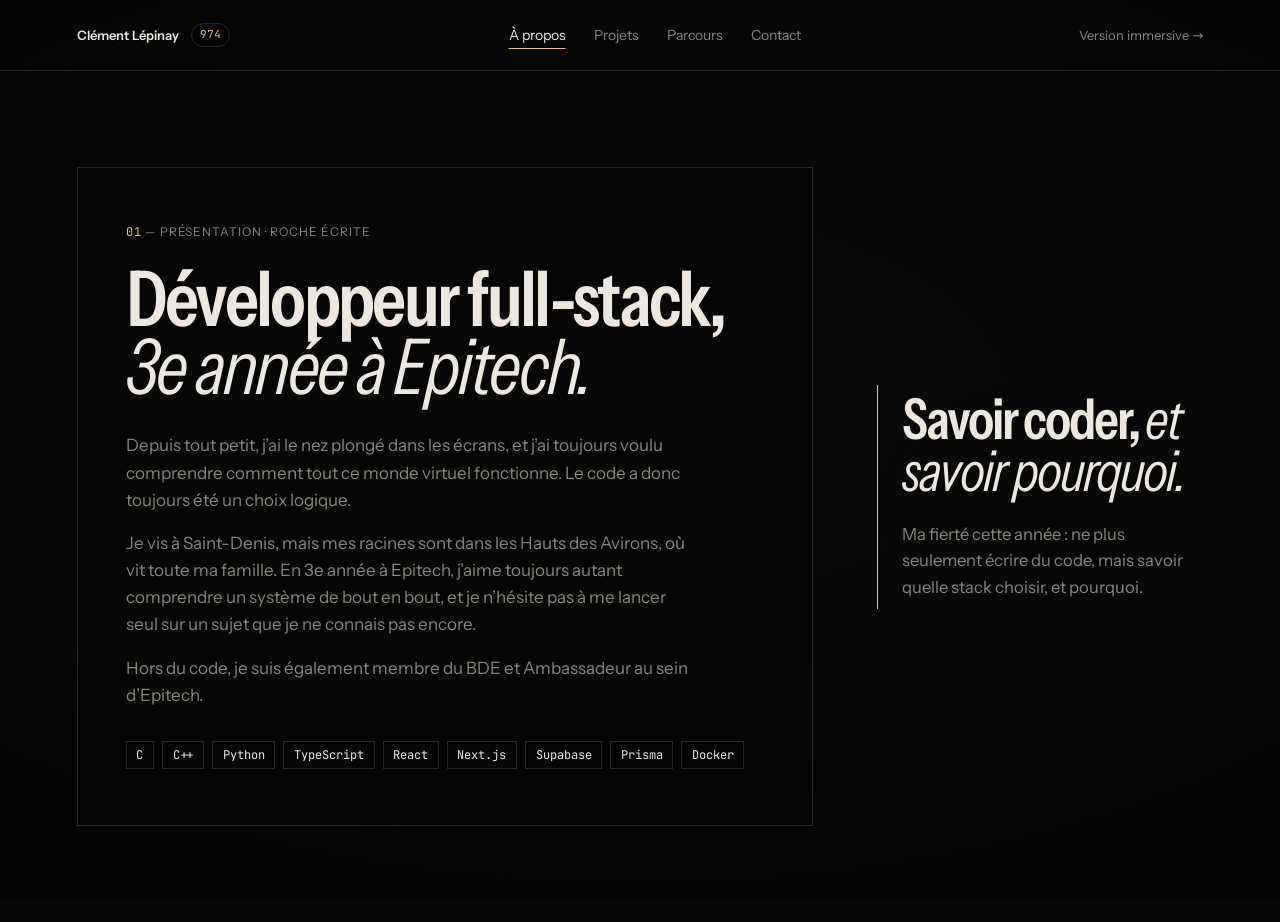
==== a-propos/index.html @ 92949226 "Retour à la version Basalte du 16 novembre" ====
<!doctype html>
<html lang="fr">
  <head>
    <meta charset="UTF-8" />
    <link rel="icon" type="image/svg+xml" href="/favicon.svg?v=2" />
    <meta name="viewport" content="width=device-width, initial-scale=1.0" />
    <meta name="theme-color" content="#070707" />
    <meta name="description" content="Clément Lépinay, développeur full-stack en 3e année à Epitech, à La Réunion : présentation et compétences." />
    <title>À propos — Clément Lépinay</title>
    <script type="module" crossorigin src="/assets/jsx-runtime-Cx0BB4qO.js"></script>
    <script type="module" crossorigin src="/assets/pages-qxarZO8B.js"></script>
    <script type="module" crossorigin src="/assets/page-main-DpQTJHXL.js"></script>
    <link rel="stylesheet" crossorigin href="/assets/pages-2kyfXAhL.css">
  </head>
  <body>
    <div id="root"><div aria-hidden="true" class="ground fixed inset-0 -z-20"></div><header class="border-b border-cendre px-[max(1.25rem,6vw)] py-4"><div class="flex flex-wrap items-center justify-between gap-x-6 gap-y-3"><a href="/" class="flex items-center gap-3 text-[0.8125rem] font-semibold no-underline">Clément Lépinay<span class="mono accent rounded-full border border-cendre px-2 py-0.5 text-[0.6875rem] font-normal">974</span></a><a href="/" class="text-[0.8125rem] text-pierre no-underline transition-colors duration-300 hover:text-ecume sm:order-last">Version immersive <span aria-hidden="true">→</span></a><nav aria-label="Pages" class="-mx-1 w-full overflow-x-auto sm:mx-0 sm:w-auto"><ul class="flex gap-1"><li><a href="/a-propos/" aria-current="page" class="block whitespace-nowrap px-3 py-2 text-[0.875rem] text-pierre no-underline transition-colors duration-300 hover:text-ecume aria-[current=page]:text-ecume aria-[current=page]:underline aria-[current=page]:decoration-vanille aria-[current=page]:underline-offset-8">À propos</a></li><li><a href="/projets/" class="block whitespace-nowrap px-3 py-2 text-[0.875rem] text-pierre no-underline transition-colors duration-300 hover:text-ecume aria-[current=page]:text-ecume aria-[current=page]:underline aria-[current=page]:decoration-vanille aria-[current=page]:underline-offset-8">Projets</a></li><li><a href="/parcours/" class="block whitespace-nowrap px-3 py-2 text-[0.875rem] text-pierre no-underline transition-colors duration-300 hover:text-ecume aria-[current=page]:text-ecume aria-[current=page]:underline aria-[current=page]:decoration-vanille aria-[current=page]:underline-offset-8">Parcours</a></li><li><a href="/contact/" class="block whitespace-nowrap px-3 py-2 text-[0.875rem] text-pierre no-underline transition-colors duration-300 hover:text-ecume aria-[current=page]:text-ecume aria-[current=page]:underline aria-[current=page]:decoration-vanille aria-[current=page]:underline-offset-8">Contact</a></li></ul></nav></div></header><h1 class="sr-only">À propos — Clément Lépinay</h1><section id="presentation" aria-labelledby="presentation-title" class="flex flex-col justify-center gap-12 px-[max(1.25rem,6vw)] xl:flex-row py-16 sm:py-24 xl:items-center xl:gap-[max(3rem,5vw)]"><div class="panel w-full px-6 py-10 sm:px-12 sm:py-14 max-w-4xl xl:max-w-[46rem] xl:shrink-0"><p class="label"><span class="mono accent">01</span> — <!-- -->Présentation<!-- --> · <!-- -->Roche Écrite</p><h2 id="presentation-title" class="mt-6 text-[clamp(2.75rem,6vw,5rem)]">Développeur <span class="whitespace-nowrap">full-stack,</span> <em>3e année à Epitech.</em></h2><div class="mt-8 max-w-[52ch] space-y-4 text-pierre"><p>Depuis tout petit, j’ai le nez plongé dans les écrans, et j’ai toujours voulu comprendre comment tout ce monde virtuel fonctionne. Le code a donc toujours été un choix logique.</p><p>Je vis à Saint-Denis, mais mes racines sont dans les Hauts des Avirons, où vit toute ma famille. En 3e année à Epitech, j’aime toujours autant comprendre un système de bout en bout, et je n’hésite pas à me lancer seul sur un sujet que je ne connais pas encore.</p><p>Hors du code, je suis également membre du BDE et Ambassadeur au sein d’Epitech.</p></div><ul class="mt-8 flex flex-wrap gap-2" aria-label="Compétences"><li class="tag">C</li><li class="tag">C++</li><li class="tag">Python</li><li class="tag">TypeScript</li><li class="tag">React</li><li class="tag">Next.js</li><li class="tag">Supabase</li><li class="tag">Prisma</li><li class="tag">Docker</li></ul></div><figure class="scrim border-l border-vanille py-2 pl-6 xl:flex-1"><blockquote><p class="text-[clamp(2.25rem,4.4vw,4.25rem)] font-semibold leading-[0.92] tracking-[-0.035em] [font-stretch:78%] [text-wrap:balance]">Savoir coder, <em class="font-normal">et savoir pourquoi.</em></p></blockquote><figcaption class="mt-6 max-w-[36ch] text-[clamp(1rem,1.3vw,1.15rem)] text-pierre">Ma fierté cette année : ne plus seulement écrire du code, mais savoir quelle stack choisir, et pourquoi.</figcaption></figure></section></div>
  </body>
</html>
---- assets/pages-2kyfXAhL.css ----
@font-face{font-family:Instrument Sans Variable;font-style:normal;font-display:swap;font-weight:400 700;font-stretch:75% 100%;src:url(/assets/instrument-sans-latin-ext-wdth-normal-C5E2Gvlv.woff2)format("woff2-variations");unicode-range:U+100-2BA,U+2BD-2C5,U+2C7-2CC,U+2CE-2D7,U+2DD-2FF,U+304,U+308,U+329,U+1D00-1DBF,U+1E00-1E9F,U+1EF2-1EFF,U+2020,U+20A0-20AB,U+20AD-20C0,U+2113,U+2C60-2C7F,U+A720-A7FF}@font-face{font-family:Instrument Sans Variable;font-style:normal;font-display:swap;font-weight:400 700;font-stretch:75% 100%;src:url(/assets/instrument-sans-latin-wdth-normal-BVScPF0l.woff2)format("woff2-variations");unicode-range:U+??,U+131,U+152-153,U+2BB-2BC,U+2C6,U+2DA,U+2DC,U+304,U+308,U+329,U+2000-206F,U+20AC,U+2122,U+2191,U+2193,U+2212,U+2215,U+FEFF,U+FFFD}@font-face{font-family:Instrument Sans Variable;font-style:italic;font-display:swap;font-weight:400 700;font-stretch:75% 100%;src:url(/assets/instrument-sans-latin-ext-wdth-italic-Bgl-Q8lL.woff2)format("woff2-variations");unicode-range:U+100-2BA,U+2BD-2C5,U+2C7-2CC,U+2CE-2D7,U+2DD-2FF,U+304,U+308,U+329,U+1D00-1DBF,U+1E00-1E9F,U+1EF2-1EFF,U+2020,U+20A0-20AB,U+20AD-20C0,U+2113,U+2C60-2C7F,U+A720-A7FF}@font-face{font-family:Instrument Sans Variable;font-style:italic;font-display:swap;font-weight:400 700;font-stretch:75% 100%;src:url(/assets/instrument-sans-latin-wdth-italic-Dc9nmmPR.woff2)format("woff2-variations");unicode-range:U+??,U+131,U+152-153,U+2BB-2BC,U+2C6,U+2DA,U+2DC,U+304,U+308,U+329,U+2000-206F,U+20AC,U+2122,U+2191,U+2193,U+2212,U+2215,U+FEFF,U+FFFD}@font-face{font-family:JetBrains Mono Variable;font-style:normal;font-display:swap;font-weight:100 800;src:url([data-uri])format("woff2-variations");unicode-range:U+460-52F,U+1C80-1C8A,U+20B4,U+2DE0-2DFF,U+A640-A69F,U+FE2E-FE2F}@font-face{font-family:JetBrains Mono Variable;font-style:normal;font-display:swap;font-weight:100 800;src:url(/assets/jetbrains-mono-cyrillic-wght-normal-D73BlboJ.woff2)format("woff2-variations");unicode-range:U+301,U+400-45F,U+490-491,U+4B0-4B1,U+2116}@font-face{font-family:JetBrains Mono Variable;font-style:normal;font-display:swap;font-weight:100 800;src:url(/assets/jetbrains-mono-greek-wght-normal-Bw9x6K1M.woff2)format("woff2-variations");unicode-range:U+370-377,U+37A-37F,U+384-38A,U+38C,U+38E-3A1,U+3A3-3FF}@font-face{font-family:JetBrains Mono Variable;font-style:normal;font-display:swap;font-weight:100 800;src:url(/assets/jetbrains-mono-vietnamese-wght-normal-Bt-aOZkq.woff2)format("woff2-variations");unicode-range:U+102-103,U+110-111,U+128-129,U+168-169,U+1A0-1A1,U+1AF-1B0,U+300-301,U+303-304,U+308-309,U+323,U+329,U+1EA0-1EF9,U+20AB}@font-face{font-family:JetBrains Mono Variable;font-style:normal;font-display:swap;font-weight:100 800;src:url(/assets/jetbrains-mono-latin-ext-wght-normal-DBQx-q_a.woff2)format("woff2-variations");unicode-range:U+100-2BA,U+2BD-2C5,U+2C7-2CC,U+2CE-2D7,U+2DD-2FF,U+304,U+308,U+329,U+1D00-1DBF,U+1E00-1E9F,U+1EF2-1EFF,U+2020,U+20A0-20AB,U+20AD-20C0,U+2113,U+2C60-2C7F,U+A720-A7FF}@font-face{font-family:JetBrains Mono Variable;font-style:normal;font-display:swap;font-weight:100 800;src:url(/assets/jetbrains-mono-latin-wght-normal-B9CIFXIH.woff2)format("woff2-variations");unicode-range:U+??,U+131,U+152-153,U+2BB-2BC,U+2C6,U+2DA,U+2DC,U+304,U+308,U+329,U+2000-206F,U+20AC,U+2122,U+2191,U+2193,U+2212,U+2215,U+FEFF,U+FFFD}@layer properties{@supports (((-webkit-hyphens:none)) and (not (margin-trim:inline))) or ((-moz-orient:inline) and (not (color:rgb(from red r g b)))){*,:before,:after,::backdrop{--tw-translate-x:0;--tw-translate-y:0;--tw-translate-z:0;--tw-rotate-x:initial;--tw-rotate-y:initial;--tw-rotate-z:initial;--tw-skew-x:initial;--tw-skew-y:initial;--tw-space-y-reverse:0;--tw-border-style:solid;--tw-leading:initial;--tw-font-weight:initial;--tw-tracking:initial;--tw-shadow:0 0 #0000;--tw-shadow-color:initial;--tw-shadow-alpha:100%;--tw-inset-shadow:0 0 #0000;--tw-inset-shadow-color:initial;--tw-inset-shadow-alpha:100%;--tw-ring-color:initial;--tw-ring-shadow:0 0 #0000;--tw-inset-ring-color:initial;--tw-inset-ring-shadow:0 0 #0000;--tw-ring-inset:initial;--tw-ring-offset-width:0px;--tw-ring-offset-color:#fff;--tw-ring-offset-shadow:0 0 #0000;--tw-blur:initial;--tw-brightness:initial;--tw-contrast:initial;--tw-grayscale:initial;--tw-hue-rotate:initial;--tw-invert:initial;--tw-opacity:initial;--tw-saturate:initial;--tw-sepia:initial;--tw-drop-shadow:initial;--tw-drop-shadow-color:initial;--tw-drop-shadow-alpha:100%;--tw-drop-shadow-size:initial;--tw-backdrop-blur:initial;--tw-backdrop-brightness:initial;--tw-backdrop-contrast:initial;--tw-backdrop-grayscale:initial;--tw-backdrop-hue-rotate:initial;--tw-backdrop-invert:initial;--tw-backdrop-opacity:initial;--tw-backdrop-saturate:initial;--tw-backdrop-sepia:initial;--tw-duration:initial;--tw-ease:initial;--tw-content:"";--tw-outline-style:solid}}}@layer theme{:root,:host{--font-sans:"Instrument Sans Variable", ui-sans-serif, system-ui, sans-serif;--font-mono:"JetBrains Mono Variable", ui-monospace, monospace;--spacing:.25rem;--container-4xl:56rem;--container-5xl:64rem;--text-xs:.75rem;--text-xs--line-height:calc(1 / .75);--font-weight-normal:400;--font-weight-semibold:600;--tracking-normal:0em;--leading-snug:1.375;--aspect-video:16 / 9;--default-transition-duration:.15s;--default-transition-timing-function:cubic-bezier(.4, 0, .2, 1);--default-font-family:var(--font-sans);--default-mono-font-family:var(--font-mono);--color-basalte:#070707;--color-cendre:#2b2925;--color-pierre:#8a857d;--color-ecume:#ece8e1;--color-vanille:#e2c07d;--ease-out-expo:cubic-bezier(.16, 1, .3, 1)}}@layer base{*,:after,:before,::backdrop{box-sizing:border-box;border:0 solid;margin:0;padding:0}::file-selector-button{box-sizing:border-box;border:0 solid;margin:0;padding:0}html,:host{-webkit-text-size-adjust:100%;tab-size:4;line-height:1.5;font-family:var(--default-font-family,-apple-system, BlinkMacSystemFont, "Segoe UI", Roboto, "Helvetica Neue", "Noto Sans", Arial, sans-serif, "Apple Color Emoji", "Segoe UI Emoji", "Segoe UI Symbol", "Noto Color Emoji");font-feature-settings:var(--default-font-feature-settings,normal);font-variation-settings:var(--default-font-variation-settings,normal);-webkit-tap-highlight-color:transparent}hr{height:0;color:inherit;border-top-width:1px}abbr:where([title]){-webkit-text-decoration:underline dotted;text-decoration:underline dotted}h1,h2,h3,h4,h5,h6{font-size:inherit;font-weight:inherit}a{color:inherit;-webkit-text-decoration:inherit;-webkit-text-decoration:inherit;-webkit-text-decoration:inherit;-webkit-text-decoration:inherit;text-decoration:inherit}b,strong{font-weight:bolder}code,kbd,samp,pre{font-family:var(--default-mono-font-family,ui-monospace, SFMono-Regular, Menlo, Monaco, Consolas, "Liberation Mono", "Courier New", monospace);font-feature-settings:var(--default-mono-font-feature-settings,normal);font-variation-settings:var(--default-mono-font-variation-settings,normal);font-size:1em}small{font-size:80%}sub,sup{vertical-align:baseline;font-size:75%;line-height:0;position:relative}sub{bottom:-.25em}sup{top:-.5em}table{text-indent:0;border-color:inherit;border-collapse:collapse}:-moz-focusring:where(:not(iframe)){outline:auto}progress{vertical-align:baseline}summary{display:list-item}ol,ul,menu{list-style:none}img,svg,video,canvas,audio,iframe,embed,object{vertical-align:middle;display:block}img,video{max-width:100%;height:auto}button,input,select,optgroup,textarea{font:inherit;font-feature-settings:inherit;font-variation-settings:inherit;letter-spacing:inherit;color:inherit;opacity:1;background-color:#0000;border-radius:0}::file-selector-button{font:inherit;font-feature-settings:inherit;font-variation-settings:inherit;letter-spacing:inherit;color:inherit;opacity:1;background-color:#0000;border-radius:0}:where(select:is([multiple],[size])) optgroup{font-weight:bolder}:where(select:is([multiple],[size])) optgroup option{padding-inline-start:20px}::file-selector-button{margin-inline-end:4px}::placeholder{opacity:1}@supports (not ((-webkit-appearance:-apple-pay-button))) or (contain-intrinsic-size:1px){::placeholder{color:currentColor}@supports (color:color-mix(in lab, red, red)){::placeholder{color:color-mix(in oklab, currentcolor 50%, transparent)}}}textarea{resize:vertical}::-webkit-search-decoration{-webkit-appearance:none}::-webkit-date-and-time-value{min-height:1lh;text-align:inherit}::-webkit-datetime-edit{display:inline-flex}::-webkit-datetime-edit-fields-wrapper{padding:0}::-webkit-datetime-edit{padding-block:0}::-webkit-datetime-edit-year-field{padding-block:0}::-webkit-datetime-edit-month-field{padding-block:0}::-webkit-datetime-edit-day-field{padding-block:0}::-webkit-datetime-edit-hour-field{padding-block:0}::-webkit-datetime-edit-minute-field{padding-block:0}::-webkit-datetime-edit-second-field{padding-block:0}::-webkit-datetime-edit-millisecond-field{padding-block:0}::-webkit-datetime-edit-meridiem-field{padding-block:0}::-webkit-calendar-picker-indicator{line-height:1}:-moz-ui-invalid{box-shadow:none}button,input:where([type=button],[type=reset],[type=submit]){appearance:button}::file-selector-button{appearance:button}::-webkit-inner-spin-button{height:auto}::-webkit-outer-spin-button{height:auto}[hidden]:where(:not([hidden=until-found])){display:none!important}html{background:var(--color-basalte);color:var(--color-ecume);--lightningcss-light: ;--lightningcss-dark:initial;color-scheme:dark;scrollbar-color:var(--color-cendre) var(--color-basalte);-webkit-text-size-adjust:100%}body{font-family:var(--font-sans);-webkit-font-smoothing:antialiased;font-size:1.0625rem;line-height:1.6}::selection{background:var(--color-vanille);color:var(--color-basalte)}:focus-visible{outline:1px solid var(--color-vanille);outline-offset:4px}a{text-underline-offset:.25em;text-decoration-thickness:1px}h1,h2,h3{letter-spacing:-.035em;text-wrap:balance;font-weight:600;font-stretch:78%;line-height:.88}h3{letter-spacing:-.02em;line-height:1.05}:is(h1,h2,h3) em{font-style:italic;font-weight:400}}@layer components{.ground{background:radial-gradient(80% 60% at 50% 45%,#0b0b0b 0%,#070707 70%,#040404 100%)}.accent{color:var(--color-vanille)}.mono{font-family:var(--font-mono);font-variant-numeric:tabular-nums}.label{letter-spacing:.08em;text-transform:uppercase;color:var(--color-pierre);font-size:.75rem;line-height:1.4}.panel{border:1px solid var(--color-cendre);background-color:#070707eb}.tag{font-family:var(--font-mono);border:1px solid var(--color-cendre);color:var(--color-ecume);padding:.45rem .6rem;font-size:.75rem;line-height:1}.btn,.btn-ghost{align-items:center;gap:.6rem;padding:.85rem 1.1rem;font-size:.875rem;font-weight:600;text-decoration:none;transition:background-color .3s,border-color .3s,color .3s;display:inline-flex}.btn{background:var(--color-vanille);color:var(--color-basalte)}.btn:hover{background:var(--color-ecume)}.btn-ghost{border:1px solid var(--color-cendre);color:var(--color-ecume)}.btn-ghost:hover{border-color:var(--color-pierre)}.project-card{-webkit-backdrop-filter:none;background-color:#0b0b0b;transition:border-color .4s}.project-card.is-active{border-color:var(--color-vanille)}.step-dot{background:var(--color-cendre);transition:background-color .4s,box-shadow .4s}.is-reached .step-dot,section:not(.is-horizontal) .step-dot{background:var(--color-vanille);box-shadow:0 0 0 4px #e2c07d24,0 0 18px 2px #e2c07d73}.progress-dot{background:var(--color-basalte);border-color:var(--color-pierre);transition:background-color .3s,border-color .3s,box-shadow .3s}.progress-dot.is-reached{background:var(--color-vanille);border-color:var(--color-vanille);box-shadow:0 0 0 3px #e2c07d24,0 0 10px 1px #e2c07d66}.scrim{background:radial-gradient(closest-side,#070707c7,#07070700 100%)}@media (width>=1100px){section:not(.is-horizontal) .h-track{grid-template-columns:repeat(var(--cols), minmax(0, 1fr))}}.h-track{grid-template-columns:repeat(auto-fill,minmax(min(100%,20rem),1fr));gap:1.5rem;display:grid}.is-horizontal{height:100svh;overflow:hidden;-webkit-mask-image:linear-gradient(90deg,#000 calc(100% - 8rem),#0000 calc(100% - 3rem));mask-image:linear-gradient(90deg,#000 calc(100% - 8rem),#0000 calc(100% - 3rem))}.is-horizontal .h-track{flex-wrap:nowrap;gap:clamp(1.25rem,3vw,2.5rem);width:max-content;padding-inline:max(1.25rem,6vw);display:flex}.is-horizontal .h-track.enter-right{padding-left:max(40vw,6rem)}.is-horizontal .timeline{align-items:flex-start}.is-horizontal .timeline>li{margin-top:calc(3rem + var(--drop) * clamp(2.5rem, 100svh - 44rem, 7rem))}@media (height<=820px){.is-horizontal .parcours-intro{display:none}}}@layer utilities{.pointer-events-none{pointer-events:none}.collapse{visibility:collapse}.invisible{visibility:hidden}.visible{visibility:visible}.sr-only{clip-path:inset(50%);white-space:nowrap;border-width:0;width:1px;height:1px;margin:-1px;padding:0;position:absolute;overflow:hidden}.absolute{position:absolute}.fixed{position:fixed}.relative{position:relative}.static{position:static}.sticky{position:sticky}.inset-0{inset:0}.inset-x-\[max\(1\.25rem\,4vw\)\]{inset-inline:max(1.25rem,4vw)}.inset-y-0{inset-block:0}.-top-10{top:calc(var(--spacing) * -10)}.-top-\[4px\]{top:-4px}.-top-\[22px\]{top:-22px}.top-0{top:0}.top-1\/2{top:50%}.top-6{top:calc(var(--spacing) * 6)}.top-\[16\%\]{top:16%}.top-full{top:100%}.right-0{right:0}.right-2{right:calc(var(--spacing) * 2)}.right-\[-4px\]{right:-4px}.right-\[max\(0\.5rem\,1\.25vw\)\]{right:max(.5rem,1.25vw)}.right-\[max\(1\.25rem\,2vw\)\]{right:max(1.25rem,2vw)}.right-\[max\(1\.25rem\,4vw\)\]{right:max(1.25rem,4vw)}.bottom-0{bottom:0}.bottom-2{bottom:calc(var(--spacing) * 2)}.bottom-6{bottom:calc(var(--spacing) * 6)}.bottom-\[max\(1\.5rem\,5vh\)\]{bottom:max(1.5rem,5vh)}.-left-\[4px\]{left:-4px}.left-0{left:0}.left-1\/2{left:50%}.left-2{left:calc(var(--spacing) * 2)}.left-6{left:calc(var(--spacing) * 6)}.left-\[max\(1\.25rem\,4vw\)\]{left:max(1.25rem,4vw)}.-z-10{z-index:calc(10 * -1)}.-z-20{z-index:calc(20 * -1)}.z-40{z-index:40}.z-50{z-index:50}.z-\[-5\]{z-index:-5}.container{width:100%}@media (width>=40rem){.container{max-width:40rem}}@media (width>=48rem){.container{max-width:48rem}}@media (width>=64rem){.container{max-width:64rem}}@media (width>=80rem){.container{max-width:80rem}}@media (width>=96rem){.container{max-width:96rem}}.m-auto{margin:auto}.-mx-1{margin-inline:calc(var(--spacing) * -1)}.mx-auto{margin-inline:auto}.mt-1{margin-top:var(--spacing)}.mt-2{margin-top:calc(var(--spacing) * 2)}.mt-3{margin-top:calc(var(--spacing) * 3)}.mt-4{margin-top:calc(var(--spacing) * 4)}.mt-5{margin-top:calc(var(--spacing) * 5)}.mt-6{margin-top:calc(var(--spacing) * 6)}.mt-8{margin-top:calc(var(--spacing) * 8)}.mt-10{margin-top:calc(var(--spacing) * 10)}.mt-20{margin-top:calc(var(--spacing) * 20)}.mt-auto{margin-top:auto}.block{display:block}.flex{display:flex}.grid{display:grid}.hidden{display:none}.inline-block{display:inline-block}.table{display:table}.aspect-\[16\/10\]{aspect-ratio:16/10}.aspect-video{aspect-ratio:var(--aspect-video)}.size-2{width:calc(var(--spacing) * 2);height:calc(var(--spacing) * 2)}.size-2\.5{width:calc(var(--spacing) * 2.5);height:calc(var(--spacing) * 2.5)}.size-\[7px\]{width:7px;height:7px}.size-\[9px\]{width:9px;height:9px}.h-10{height:calc(var(--spacing) * 10)}.h-\[36vh\]{height:36vh}.h-\[120svh\]{height:120svh}.h-auto{height:auto}.h-full{height:100%}.h-px{height:1px}.h-svh{height:100svh}.max-h-\[88svh\]{max-height:88svh}.min-h-svh{min-height:100svh}.w-0{width:0}.w-8{width:calc(var(--spacing) * 8)}.w-\[11\.5rem\]{width:11.5rem}.w-\[min\(78vw\,24rem\)\]{width:min(78vw,24rem)}.w-\[min\(80vw\,30rem\)\]{width:min(80vw,30rem)}.w-\[min\(92vw\,46rem\)\]{width:min(92vw,46rem)}.w-full{width:100%}.w-px{width:1px}.max-w-4xl{max-width:var(--container-4xl)}.max-w-5xl{max-width:var(--container-5xl)}.max-w-\[36ch\]{max-width:36ch}.max-w-\[40ch\]{max-width:40ch}.max-w-\[44ch\]{max-width:44ch}.max-w-\[48ch\]{max-width:48ch}.max-w-\[52ch\]{max-width:52ch}.max-w-\[65ch\]{max-width:65ch}.flex-1{flex:1}.shrink-0{flex-shrink:0}.origin-top{transform-origin:top}.-translate-x-1\/2{--tw-translate-x:calc(calc(1 / 2 * 100%) * -1);translate:var(--tw-translate-x) var(--tw-translate-y)}.-translate-x-\[4px\]{--tw-translate-x:calc(4px * -1);translate:var(--tw-translate-x) var(--tw-translate-y)}.-translate-y-1\/2{--tw-translate-y:calc(calc(1 / 2 * 100%) * -1);translate:var(--tw-translate-x) var(--tw-translate-y)}.-translate-y-\[4px\]{--tw-translate-y:calc(4px * -1);translate:var(--tw-translate-x) var(--tw-translate-y)}.transform{transform:var(--tw-rotate-x,) var(--tw-rotate-y,) var(--tw-rotate-z,) var(--tw-skew-x,) var(--tw-skew-y,)}.cursor-pointer{cursor:pointer}.resize{resize:both}.flex-col{flex-direction:column}.flex-wrap{flex-wrap:wrap}.items-baseline{align-items:baseline}.items-center{align-items:center}.items-start{align-items:flex-start}.justify-between{justify-content:space-between}.justify-center{justify-content:center}.gap-1{gap:var(--spacing)}.gap-1\.5{gap:calc(var(--spacing) * 1.5)}.gap-2{gap:calc(var(--spacing) * 2)}.gap-3{gap:calc(var(--spacing) * 3)}.gap-4{gap:calc(var(--spacing) * 4)}.gap-5{gap:calc(var(--spacing) * 5)}.gap-6{gap:calc(var(--spacing) * 6)}.gap-12{gap:calc(var(--spacing) * 12)}:where(.space-y-4>:not(:last-child)){--tw-space-y-reverse:0;margin-block-start:calc(calc(var(--spacing) * 4) * var(--tw-space-y-reverse));margin-block-end:calc(calc(var(--spacing) * 4) * calc(1 - var(--tw-space-y-reverse)))}.gap-x-6{column-gap:calc(var(--spacing) * 6)}.gap-y-3{row-gap:calc(var(--spacing) * 3)}.overflow-hidden{overflow:hidden}.overflow-visible{overflow:visible}.overflow-x-auto{overflow-x:auto}.overflow-y-auto{overflow-y:auto}.overscroll-contain{overscroll-behavior:contain}.rounded{border-radius:.25rem}.rounded-full{border-radius:2147483647px}.border{border-style:var(--tw-border-style);border-width:1px}.border-y{border-block-style:var(--tw-border-style);border-block-width:1px}.border-t{border-top-style:var(--tw-border-style);border-top-width:1px}.border-b{border-bottom-style:var(--tw-border-style);border-bottom-width:1px}.border-l{border-left-style:var(--tw-border-style);border-left-width:1px}.border-cendre{border-color:var(--color-cendre)}.border-vanille{border-color:var(--color-vanille)}.bg-basalte{background-color:var(--color-basalte)}.bg-basalte\/80{background-color:#070707cc}@supports (color:color-mix(in lab, red, red)){.bg-basalte\/80{background-color:color-mix(in oklab, var(--color-basalte) 80%, transparent)}}.bg-cendre{background-color:var(--color-cendre)}.bg-vanille{background-color:var(--color-vanille)}.object-cover{object-fit:cover}.p-0{padding:0}.p-3{padding:calc(var(--spacing) * 3)}.p-5{padding:calc(var(--spacing) * 5)}.px-2{padding-inline:calc(var(--spacing) * 2)}.px-3{padding-inline:calc(var(--spacing) * 3)}.px-6{padding-inline:calc(var(--spacing) * 6)}.px-\[max\(1\.25rem\,6vw\)\]{padding-inline:max(1.25rem,6vw)}.py-0\.5{padding-block:calc(var(--spacing) * .5)}.py-1{padding-block:var(--spacing)}.py-2{padding-block:calc(var(--spacing) * 2)}.py-3{padding-block:calc(var(--spacing) * 3)}.py-3\.5{padding-block:calc(var(--spacing) * 3.5)}.py-4{padding-block:calc(var(--spacing) * 4)}.py-6{padding-block:calc(var(--spacing) * 6)}.py-10{padding-block:calc(var(--spacing) * 10)}.py-16{padding-block:calc(var(--spacing) * 16)}.py-24{padding-block:calc(var(--spacing) * 24)}.py-28{padding-block:calc(var(--spacing) * 28)}.pt-5{padding-top:calc(var(--spacing) * 5)}.pt-6{padding-top:calc(var(--spacing) * 6)}.pt-10{padding-top:calc(var(--spacing) * 10)}.pt-16{padding-top:calc(var(--spacing) * 16)}.pt-32{padding-top:calc(var(--spacing) * 32)}.pb-4{padding-bottom:calc(var(--spacing) * 4)}.pb-6{padding-bottom:calc(var(--spacing) * 6)}.pb-8{padding-bottom:calc(var(--spacing) * 8)}.pb-\[0\.1em\]{padding-bottom:.1em}.pb-\[0\.06em\]{padding-bottom:.06em}.pl-3{padding-left:calc(var(--spacing) * 3)}.pl-6{padding-left:calc(var(--spacing) * 6)}.text-center{text-align:center}.text-left{text-align:left}.text-right{text-align:right}.text-xs{font-size:var(--text-xs);line-height:var(--tw-leading,var(--text-xs--line-height))}.text-\[0\.75rem\]{font-size:.75rem}.text-\[0\.95rem\]{font-size:.95rem}.text-\[0\.625rem\]{font-size:.625rem}.text-\[0\.875rem\]{font-size:.875rem}.text-\[0\.6875rem\]{font-size:.6875rem}.text-\[0\.8125rem\]{font-size:.8125rem}.text-\[1\.5rem\]{font-size:1.5rem}.text-\[1\.6rem\]{font-size:1.6rem}.text-\[1\.75rem\]{font-size:1.75rem}.text-\[2\.25rem\]{font-size:2.25rem}.text-\[clamp\(1\.05rem\,1\.8vw\,1\.35rem\)\]{font-size:clamp(1.05rem,1.8vw,1.35rem)}.text-\[clamp\(1\.5rem\,4vw\,2\.75rem\)\]{font-size:clamp(1.5rem,4vw,2.75rem)}.text-\[clamp\(1\.75rem\,4vw\,2\.5rem\)\]{font-size:clamp(1.75rem,4vw,2.5rem)}.text-\[clamp\(1rem\,1\.3vw\,1\.15rem\)\]{font-size:clamp(1rem,1.3vw,1.15rem)}.text-\[clamp\(1rem\,1\.6vw\,1\.25rem\)\]{font-size:clamp(1rem,1.6vw,1.25rem)}.text-\[clamp\(2\.5rem\,6vw\,4\.5rem\)\]{font-size:clamp(2.5rem,6vw,4.5rem)}.text-\[clamp\(2\.25rem\,4\.4vw\,4\.25rem\)\]{font-size:clamp(2.25rem,4.4vw,4.25rem)}.text-\[clamp\(2\.25rem\,5vw\,3\.5rem\)\]{font-size:clamp(2.25rem,5vw,3.5rem)}.text-\[clamp\(2\.75rem\,6vw\,5rem\)\]{font-size:clamp(2.75rem,6vw,5rem)}.text-\[clamp\(2\.75rem\,7vw\,5\.5rem\)\]{font-size:clamp(2.75rem,7vw,5.5rem)}.text-\[clamp\(3rem\,8vw\,6\.5rem\)\]{font-size:clamp(3rem,8vw,6.5rem)}.text-\[clamp\(5\.75rem\,12\.2vw\,11rem\)\]{font-size:clamp(5.75rem,12.2vw,11rem)}.leading-\[0\.92\]{--tw-leading:.92;line-height:.92}.leading-none{--tw-leading:1;line-height:1}.leading-snug{--tw-leading:var(--leading-snug);line-height:var(--leading-snug)}.font-normal{--tw-font-weight:var(--font-weight-normal);font-weight:var(--font-weight-normal)}.font-semibold{--tw-font-weight:var(--font-weight-semibold);font-weight:var(--font-weight-semibold)}.tracking-\[-0\.02em\]{--tw-tracking:-.02em;letter-spacing:-.02em}.tracking-\[-0\.03em\]{--tw-tracking:-.03em;letter-spacing:-.03em}.tracking-\[-0\.035em\]{--tw-tracking:-.035em;letter-spacing:-.035em}.tracking-\[0\.06em\]{--tw-tracking:.06em;letter-spacing:.06em}.tracking-\[0\.08em\]{--tw-tracking:.08em;letter-spacing:.08em}.tracking-\[0\.12em\]{--tw-tracking:.12em;letter-spacing:.12em}.tracking-normal{--tw-tracking:var(--tracking-normal);letter-spacing:var(--tracking-normal)}.\[text-wrap\:balance\]{text-wrap:balance}.break-all{word-break:break-all}.whitespace-nowrap{white-space:nowrap}.text-ecume{color:var(--color-ecume)}.text-ecume\/75{color:#ece8e1bf}@supports (color:color-mix(in lab, red, red)){.text-ecume\/75{color:color-mix(in oklab, var(--color-ecume) 75%, transparent)}}.text-ecume\/80{color:#ece8e1cc}@supports (color:color-mix(in lab, red, red)){.text-ecume\/80{color:color-mix(in oklab, var(--color-ecume) 80%, transparent)}}.text-pierre{color:var(--color-pierre)}.text-vanille{color:var(--color-vanille)}.uppercase{text-transform:uppercase}.italic{font-style:italic}.\[font-stretch\:78\%\]{font-stretch:78%}.no-underline{text-decoration-line:none}.underline{text-decoration-line:underline}.decoration-cendre{-webkit-text-decoration-color:var(--color-cendre);-webkit-text-decoration-color:var(--color-cendre);-webkit-text-decoration-color:var(--color-cendre);text-decoration-color:var(--color-cendre)}.decoration-transparent{text-decoration-color:#0000}.decoration-vanille{-webkit-text-decoration-color:var(--color-vanille);-webkit-text-decoration-color:var(--color-vanille);-webkit-text-decoration-color:var(--color-vanille);text-decoration-color:var(--color-vanille)}.decoration-1{text-decoration-thickness:1px}.decoration-2{text-decoration-thickness:2px}.underline-offset-\[0\.2em\]{text-underline-offset:.2em}.underline-offset-\[6px\]{text-underline-offset:6px}.opacity-0{opacity:0}.opacity-70{opacity:.7}.shadow{--tw-shadow:0 1px 3px 0 var(--tw-shadow-color,#0000001a), 0 1px 2px -1px var(--tw-shadow-color,#0000001a);box-shadow:var(--tw-inset-shadow), var(--tw-inset-ring-shadow), var(--tw-ring-offset-shadow), var(--tw-ring-shadow), var(--tw-shadow)}.shadow-\[0_0_10px_2px_rgb\(226_192_125\/0\.45\)\]{--tw-shadow:0 0 10px 2px var(--tw-shadow-color,#e2c07d73);box-shadow:var(--tw-inset-shadow), var(--tw-inset-ring-shadow), var(--tw-ring-offset-shadow), var(--tw-ring-shadow), var(--tw-shadow)}.outline-offset-4{outline-offset:4px}.outline-vanille{outline-color:var(--color-vanille)}.blur{--tw-blur:blur(8px);filter:var(--tw-blur,) var(--tw-brightness,) var(--tw-contrast,) var(--tw-grayscale,) var(--tw-hue-rotate,) var(--tw-invert,) var(--tw-saturate,) var(--tw-sepia,) var(--tw-drop-shadow,)}.backdrop-filter{-webkit-backdrop-filter:var(--tw-backdrop-blur,) var(--tw-backdrop-brightness,) var(--tw-backdrop-contrast,) var(--tw-backdrop-grayscale,) var(--tw-backdrop-hue-rotate,) var(--tw-backdrop-invert,) var(--tw-backdrop-opacity,) var(--tw-backdrop-saturate,) var(--tw-backdrop-sepia,);backdrop-filter:var(--tw-backdrop-blur,) var(--tw-backdrop-brightness,) var(--tw-backdrop-contrast,) var(--tw-backdrop-grayscale,) var(--tw-backdrop-hue-rotate,) var(--tw-backdrop-invert,) var(--tw-backdrop-opacity,) var(--tw-backdrop-saturate,) var(--tw-backdrop-sepia,)}.transition{transition-property:color,background-color,border-color,outline-color,text-decoration-color,fill,stroke,--tw-gradient-from,--tw-gradient-via,--tw-gradient-to,opacity,box-shadow,transform,translate,scale,rotate,filter,-webkit-backdrop-filter,backdrop-filter,display,content-visibility,overlay,pointer-events;transition-timing-function:var(--tw-ease,var(--default-transition-timing-function));transition-duration:var(--tw-duration,var(--default-transition-duration))}.transition-colors{transition-property:color,background-color,border-color,outline-color,text-decoration-color,fill,stroke,--tw-gradient-from,--tw-gradient-via,--tw-gradient-to;transition-timing-function:var(--tw-ease,var(--default-transition-timing-function));transition-duration:var(--tw-duration,var(--default-transition-duration))}.transition-opacity{transition-property:opacity;transition-timing-function:var(--tw-ease,var(--default-transition-timing-function));transition-duration:var(--tw-duration,var(--default-transition-duration))}.duration-300{--tw-duration:.3s;transition-duration:.3s}.duration-500{--tw-duration:.5s;transition-duration:.5s}.duration-700{--tw-duration:.7s;transition-duration:.7s}.ease-out-expo{--tw-ease:var(--ease-out-expo);transition-timing-function:var(--ease-out-expo)}.will-change-transform{will-change:transform}.\[perspective\:1400px\]{perspective:1400px}.\[text-shadow\:0_0_8px_\#070707\,0_0_2px_\#070707\]{text-shadow:0 0 8px #070707,0 0 2px #070707}.\[text-shadow\:0_0_8px_\#070707\]{text-shadow:0 0 8px #070707}.\[text-shadow\:0_0_12px_\#070707\]{text-shadow:0 0 12px #070707}@media (hover:hover){.group-hover\:text-ecume:is(:where(.group):hover *){color:var(--color-ecume)}.group-hover\:decoration-vanille:is(:where(.group):hover *){-webkit-text-decoration-color:var(--color-vanille);-webkit-text-decoration-color:var(--color-vanille);-webkit-text-decoration-color:var(--color-vanille);text-decoration-color:var(--color-vanille)}}.after\:absolute:after{content:var(--tw-content);position:absolute}.after\:inset-0:after{content:var(--tw-content);inset:0}@media (hover:hover){.hover\:border-pierre:hover{border-color:var(--color-pierre)}.hover\:text-ecume:hover{color:var(--color-ecume)}.hover\:text-vanille:hover{color:var(--color-vanille)}}.focus-visible\:outline-none:focus-visible{--tw-outline-style:none;outline-style:none}.has-\[\:focus-visible\]\:outline:has(:focus-visible){outline-style:var(--tw-outline-style);outline-width:1px}.aria-\[current\=page\]\:text-ecume[aria-current=page]{color:var(--color-ecume)}.aria-\[current\=page\]\:underline[aria-current=page]{text-decoration-line:underline}.aria-\[current\=page\]\:decoration-vanille[aria-current=page]{-webkit-text-decoration-color:var(--color-vanille);-webkit-text-decoration-color:var(--color-vanille);-webkit-text-decoration-color:var(--color-vanille);text-decoration-color:var(--color-vanille)}.aria-\[current\=page\]\:underline-offset-8[aria-current=page]{text-underline-offset:8px}@media (width>=40rem){.sm\:order-last{order:9999}.sm\:mx-0{margin-inline:0}.sm\:block{display:block}.sm\:flex{display:flex}.sm\:w-auto{width:auto}.sm\:grid-cols-\[14rem_1fr\]{grid-template-columns:14rem 1fr}.sm\:gap-8{gap:calc(var(--spacing) * 8)}.sm\:p-8{padding:calc(var(--spacing) * 8)}.sm\:px-8{padding-inline:calc(var(--spacing) * 8)}.sm\:px-12{padding-inline:calc(var(--spacing) * 12)}.sm\:px-20{padding-inline:calc(var(--spacing) * 20)}.sm\:py-14{padding-block:calc(var(--spacing) * 14)}.sm\:py-24{padding-block:calc(var(--spacing) * 24)}.sm\:pt-24{padding-top:calc(var(--spacing) * 24)}.sm\:pb-52{padding-bottom:calc(var(--spacing) * 52)}}@media (width>=48rem){.md\:block{display:block}.md\:flex{display:flex}.md\:hidden{display:none}.md\:inline{display:inline}}@media (width>=64rem){.lg\:block{display:block}.lg\:hidden{display:none}}@media (width>=80rem){.xl\:max-w-\[46rem\]{max-width:46rem}.xl\:flex-1{flex:1}.xl\:shrink-0{flex-shrink:0}.xl\:flex-row{flex-direction:row}.xl\:items-center{align-items:center}.xl\:gap-\[max\(3rem\,5vw\)\]{gap:max(3rem,5vw)}}.\[\&\.is-horizontal\]\:py-14.is-horizontal{padding-block:calc(var(--spacing) * 14)}.is-horizontal .\[\.is-horizontal_\&\]\:block{display:block}.is-horizontal .\[\.is-horizontal_\&\]\:w-\[min\(78vw\,24rem\)\]{width:min(78vw,24rem)}.is-horizontal .\[\.is-horizontal_\&\]\:w-\[min\(80vw\,30rem\)\]{width:min(80vw,30rem)}.webgl .\[\.webgl_\&\]\:block{display:block}.webgl .\[\.webgl_\&\]\:h-\[220svh\]{height:220svh}@media (prefers-reduced-motion:reduce){.webgl .motion-reduce\:\[\.webgl_\&\]\:hidden{display:none}.webgl .motion-reduce\:\[\.webgl_\&\]\:h-svh{height:100svh}}}.grain{z-index:60;pointer-events:none;opacity:.04;background-image:url("data:image/svg+xml,%3Csvg xmlns='http://www.w3.org/2000/svg' width='160' height='160'%3E%3Cfilter id='n'%3E%3CfeTurbulence type='fractalNoise' baseFrequency='.9' numOctaves='2' stitchTiles='stitch'/%3E%3C/filter%3E%3Crect width='100%25' height='100%25' filter='url(%23n)'/%3E%3C/svg%3E");position:fixed;inset:0}dialog::backdrop{-webkit-backdrop-filter:blur(4px);backdrop-filter:blur(4px);background:#070707b8}@media (prefers-reduced-motion:reduce){*,:before,:after{transition-duration:.01ms!important;animation-duration:.01ms!important}}@property --tw-translate-x{syntax:"*";inherits:false;initial-value:0}@property --tw-translate-y{syntax:"*";inherits:false;initial-value:0}@property --tw-translate-z{syntax:"*";inherits:false;initial-value:0}@property --tw-rotate-x{syntax:"*";inherits:false}@property --tw-rotate-y{syntax:"*";inherits:false}@property --tw-rotate-z{syntax:"*";inherits:false}@property --tw-skew-x{syntax:"*";inherits:false}@property --tw-skew-y{syntax:"*";inherits:false}@property --tw-space-y-reverse{syntax:"*";inherits:false;initial-value:0}@property --tw-border-style{syntax:"*";inherits:false;initial-value:solid}@property --tw-leading{syntax:"*";inherits:false}@property --tw-font-weight{syntax:"*";inherits:false}@property --tw-tracking{syntax:"*";inherits:false}@property --tw-shadow{syntax:"*";inherits:false;initial-value:0 0 #0000}@property --tw-shadow-color{syntax:"*";inherits:false}@property --tw-shadow-alpha{syntax:"<percentage>";inherits:false;initial-value:100%}@property --tw-inset-shadow{syntax:"*";inherits:false;initial-value:0 0 #0000}@property --tw-inset-shadow-color{syntax:"*";inherits:false}@property --tw-inset-shadow-alpha{syntax:"<percentage>";inherits:false;initial-value:100%}@property --tw-ring-color{syntax:"*";inherits:false}@property --tw-ring-shadow{syntax:"*";inherits:false;initial-value:0 0 #0000}@property --tw-inset-ring-color{syntax:"*";inherits:false}@property --tw-inset-ring-shadow{syntax:"*";inherits:false;initial-value:0 0 #0000}@property --tw-ring-inset{syntax:"*";inherits:false}@property --tw-ring-offset-width{syntax:"<length>";inherits:false;initial-value:0}@property --tw-ring-offset-color{syntax:"*";inherits:false;initial-value:#fff}@property --tw-ring-offset-shadow{syntax:"*";inherits:false;initial-value:0 0 #0000}@property --tw-blur{syntax:"*";inherits:false}@property --tw-brightness{syntax:"*";inherits:false}@property --tw-contrast{syntax:"*";inherits:false}@property --tw-grayscale{syntax:"*";inherits:false}@property --tw-hue-rotate{syntax:"*";inherits:false}@property --tw-invert{syntax:"*";inherits:false}@property --tw-opacity{syntax:"*";inherits:false}@property --tw-saturate{syntax:"*";inherits:false}@property --tw-sepia{syntax:"*";inherits:false}@property --tw-drop-shadow{syntax:"*";inherits:false}@property --tw-drop-shadow-color{syntax:"*";inherits:false}@property --tw-drop-shadow-alpha{syntax:"<percentage>";inherits:false;initial-value:100%}@property --tw-drop-shadow-size{syntax:"*";inherits:false}@property --tw-backdrop-blur{syntax:"*";inherits:false}@property --tw-backdrop-brightness{syntax:"*";inherits:false}@property --tw-backdrop-contrast{syntax:"*";inherits:false}@property --tw-backdrop-grayscale{syntax:"*";inherits:false}@property --tw-backdrop-hue-rotate{syntax:"*";inherits:false}@property --tw-backdrop-invert{syntax:"*";inherits:false}@property --tw-backdrop-opacity{syntax:"*";inherits:false}@property --tw-backdrop-saturate{syntax:"*";inherits:false}@property --tw-backdrop-sepia{syntax:"*";inherits:false}@property --tw-duration{syntax:"*";inherits:false}@property --tw-ease{syntax:"*";inherits:false}@property --tw-content{syntax:"*";inherits:false;initial-value:""}@property --tw-outline-style{syntax:"*";inherits:false;initial-value:solid}
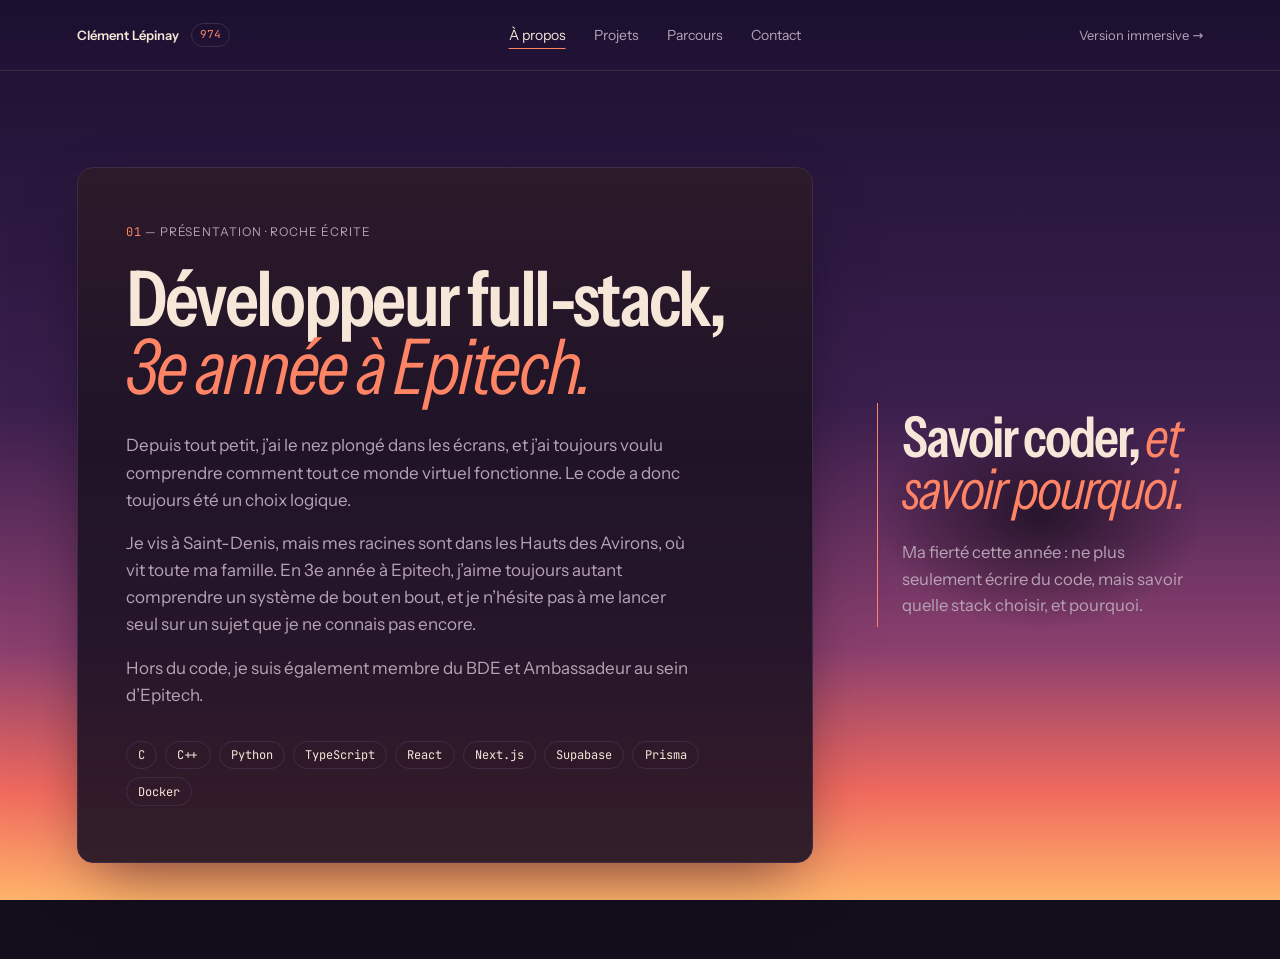
==== commit 9cfcbf73: "Déploiement 2026-11-17" ====
--- a/a-propos/index.html
+++ b/a-propos/index.html
@@ -4,15 +4,15 @@
     <meta charset="UTF-8" />
     <link rel="icon" type="image/svg+xml" href="/favicon.svg?v=2" />
     <meta name="viewport" content="width=device-width, initial-scale=1.0" />
-    <meta name="theme-color" content="#070707" />
+    <meta name="theme-color" content="#140D1C" />
     <meta name="description" content="Clément Lépinay, développeur full-stack en 3e année à Epitech, à La Réunion : présentation et compétences." />
     <title>À propos — Clément Lépinay</title>
     <script type="module" crossorigin src="/assets/jsx-runtime-Cx0BB4qO.js"></script>
-    <script type="module" crossorigin src="/assets/pages-qxarZO8B.js"></script>
-    <script type="module" crossorigin src="/assets/page-main-DpQTJHXL.js"></script>
-    <link rel="stylesheet" crossorigin href="/assets/pages-2kyfXAhL.css">
+    <script type="module" crossorigin src="/assets/pages-BPIAGWOW.js"></script>
+    <script type="module" crossorigin src="/assets/page-main-BBMmxGYO.js"></script>
+    <link rel="stylesheet" crossorigin href="/assets/pages-O64BakNq.css">
   </head>
   <body>
-    <div id="root"><div aria-hidden="true" class="ground fixed inset-0 -z-20"></div><header class="border-b border-cendre px-[max(1.25rem,6vw)] py-4"><div class="flex flex-wrap items-center justify-between gap-x-6 gap-y-3"><a href="/" class="flex items-center gap-3 text-[0.8125rem] font-semibold no-underline">Clément Lépinay<span class="mono accent rounded-full border border-cendre px-2 py-0.5 text-[0.6875rem] font-normal">974</span></a><a href="/" class="text-[0.8125rem] text-pierre no-underline transition-colors duration-300 hover:text-ecume sm:order-last">Version immersive <span aria-hidden="true">→</span></a><nav aria-label="Pages" class="-mx-1 w-full overflow-x-auto sm:mx-0 sm:w-auto"><ul class="flex gap-1"><li><a href="/a-propos/" aria-current="page" class="block whitespace-nowrap px-3 py-2 text-[0.875rem] text-pierre no-underline transition-colors duration-300 hover:text-ecume aria-[current=page]:text-ecume aria-[current=page]:underline aria-[current=page]:decoration-vanille aria-[current=page]:underline-offset-8">À propos</a></li><li><a href="/projets/" class="block whitespace-nowrap px-3 py-2 text-[0.875rem] text-pierre no-underline transition-colors duration-300 hover:text-ecume aria-[current=page]:text-ecume aria-[current=page]:underline aria-[current=page]:decoration-vanille aria-[current=page]:underline-offset-8">Projets</a></li><li><a href="/parcours/" class="block whitespace-nowrap px-3 py-2 text-[0.875rem] text-pierre no-underline transition-colors duration-300 hover:text-ecume aria-[current=page]:text-ecume aria-[current=page]:underline aria-[current=page]:decoration-vanille aria-[current=page]:underline-offset-8">Parcours</a></li><li><a href="/contact/" class="block whitespace-nowrap px-3 py-2 text-[0.875rem] text-pierre no-underline transition-colors duration-300 hover:text-ecume aria-[current=page]:text-ecume aria-[current=page]:underline aria-[current=page]:decoration-vanille aria-[current=page]:underline-offset-8">Contact</a></li></ul></nav></div></header><h1 class="sr-only">À propos — Clément Lépinay</h1><section id="presentation" aria-labelledby="presentation-title" class="flex flex-col justify-center gap-12 px-[max(1.25rem,6vw)] xl:flex-row py-16 sm:py-24 xl:items-center xl:gap-[max(3rem,5vw)]"><div class="panel w-full px-6 py-10 sm:px-12 sm:py-14 max-w-4xl xl:max-w-[46rem] xl:shrink-0"><p class="label"><span class="mono accent">01</span> — <!-- -->Présentation<!-- --> · <!-- -->Roche Écrite</p><h2 id="presentation-title" class="mt-6 text-[clamp(2.75rem,6vw,5rem)]">Développeur <span class="whitespace-nowrap">full-stack,</span> <em>3e année à Epitech.</em></h2><div class="mt-8 max-w-[52ch] space-y-4 text-pierre"><p>Depuis tout petit, j’ai le nez plongé dans les écrans, et j’ai toujours voulu comprendre comment tout ce monde virtuel fonctionne. Le code a donc toujours été un choix logique.</p><p>Je vis à Saint-Denis, mais mes racines sont dans les Hauts des Avirons, où vit toute ma famille. En 3e année à Epitech, j’aime toujours autant comprendre un système de bout en bout, et je n’hésite pas à me lancer seul sur un sujet que je ne connais pas encore.</p><p>Hors du code, je suis également membre du BDE et Ambassadeur au sein d’Epitech.</p></div><ul class="mt-8 flex flex-wrap gap-2" aria-label="Compétences"><li class="tag">C</li><li class="tag">C++</li><li class="tag">Python</li><li class="tag">TypeScript</li><li class="tag">React</li><li class="tag">Next.js</li><li class="tag">Supabase</li><li class="tag">Prisma</li><li class="tag">Docker</li></ul></div><figure class="scrim border-l border-vanille py-2 pl-6 xl:flex-1"><blockquote><p class="text-[clamp(2.25rem,4.4vw,4.25rem)] font-semibold leading-[0.92] tracking-[-0.035em] [font-stretch:78%] [text-wrap:balance]">Savoir coder, <em class="font-normal">et savoir pourquoi.</em></p></blockquote><figcaption class="mt-6 max-w-[36ch] text-[clamp(1rem,1.3vw,1.15rem)] text-pierre">Ma fierté cette année : ne plus seulement écrire du code, mais savoir quelle stack choisir, et pourquoi.</figcaption></figure></section></div>
+    <div id="root"><div aria-hidden="true" class="ground fixed inset-0 -z-20"></div><header class="border-b border-filet px-[max(1.25rem,6vw)] py-4"><div class="flex flex-wrap items-center justify-between gap-x-6 gap-y-3"><a href="/" class="flex items-center gap-3 text-[0.8125rem] font-semibold no-underline">Clément Lépinay<span class="mono accent rounded-full border border-filet px-2 py-0.5 text-[0.6875rem] font-normal">974</span></a><a href="/" class="text-[0.8125rem] text-lilas no-underline transition-colors duration-300 hover:text-creme sm:order-last">Version immersive <span aria-hidden="true">→</span></a><nav aria-label="Pages" class="-mx-1 w-full overflow-x-auto sm:mx-0 sm:w-auto"><ul class="flex gap-1"><li><a href="/a-propos/" aria-current="page" class="block whitespace-nowrap px-3 py-2 text-[0.875rem] text-lilas no-underline transition-colors duration-300 hover:text-creme aria-[current=page]:text-creme aria-[current=page]:underline aria-[current=page]:decoration-corail aria-[current=page]:underline-offset-8">À propos</a></li><li><a href="/projets/" class="block whitespace-nowrap px-3 py-2 text-[0.875rem] text-lilas no-underline transition-colors duration-300 hover:text-creme aria-[current=page]:text-creme aria-[current=page]:underline aria-[current=page]:decoration-corail aria-[current=page]:underline-offset-8">Projets</a></li><li><a href="/parcours/" class="block whitespace-nowrap px-3 py-2 text-[0.875rem] text-lilas no-underline transition-colors duration-300 hover:text-creme aria-[current=page]:text-creme aria-[current=page]:underline aria-[current=page]:decoration-corail aria-[current=page]:underline-offset-8">Parcours</a></li><li><a href="/contact/" class="block whitespace-nowrap px-3 py-2 text-[0.875rem] text-lilas no-underline transition-colors duration-300 hover:text-creme aria-[current=page]:text-creme aria-[current=page]:underline aria-[current=page]:decoration-corail aria-[current=page]:underline-offset-8">Contact</a></li></ul></nav></div></header><h1 class="sr-only">À propos — Clément Lépinay</h1><section id="presentation" aria-labelledby="presentation-title" class="flex flex-col justify-center gap-12 px-[max(1.25rem,6vw)] xl:flex-row py-16 sm:py-24 xl:items-center xl:gap-[max(3rem,5vw)]"><div class="panel w-full px-6 py-10 sm:px-12 sm:py-14 max-w-4xl xl:max-w-[46rem] xl:shrink-0"><p class="label"><span class="mono accent">01</span> — <!-- -->Présentation<!-- --> · <!-- -->Roche Écrite</p><h2 id="presentation-title" class="mt-6 text-[clamp(2.75rem,6vw,5rem)]">Développeur <span class="whitespace-nowrap">full-stack,</span> <em>3e année à Epitech.</em></h2><div class="mt-8 max-w-[52ch] space-y-4 text-lilas"><p>Depuis tout petit, j’ai le nez plongé dans les écrans, et j’ai toujours voulu comprendre comment tout ce monde virtuel fonctionne. Le code a donc toujours été un choix logique.</p><p>Je vis à Saint-Denis, mais mes racines sont dans les Hauts des Avirons, où vit toute ma famille. En 3e année à Epitech, j’aime toujours autant comprendre un système de bout en bout, et je n’hésite pas à me lancer seul sur un sujet que je ne connais pas encore.</p><p>Hors du code, je suis également membre du BDE et Ambassadeur au sein d’Epitech.</p></div><ul class="mt-8 flex flex-wrap gap-2" aria-label="Compétences"><li class="tag">C</li><li class="tag">C++</li><li class="tag">Python</li><li class="tag">TypeScript</li><li class="tag">React</li><li class="tag">Next.js</li><li class="tag">Supabase</li><li class="tag">Prisma</li><li class="tag">Docker</li></ul></div><figure class="scrim border-l border-corail py-2 pl-6 xl:flex-1"><blockquote><p class="text-[clamp(2.25rem,4.4vw,4.25rem)] font-semibold leading-[0.92] tracking-[-0.035em] [font-stretch:78%] [text-wrap:balance]">Savoir coder, <em class="font-normal text-corail">et savoir pourquoi.</em></p></blockquote><figcaption class="mt-6 max-w-[36ch] text-[clamp(1rem,1.3vw,1.15rem)] text-lilas">Ma fierté cette année : ne plus seulement écrire du code, mais savoir quelle stack choisir, et pourquoi.</figcaption></figure></section></div>
   </body>
 </html>
--- a/assets/pages-O64BakNq.css
+++ b/assets/pages-O64BakNq.css
@@ -0,0 +1 @@
+@font-face{font-family:Instrument Sans Variable;font-style:normal;font-display:swap;font-weight:400 700;font-stretch:75% 100%;src:url(/assets/instrument-sans-latin-ext-wdth-normal-C5E2Gvlv.woff2)format("woff2-variations");unicode-range:U+100-2BA,U+2BD-2C5,U+2C7-2CC,U+2CE-2D7,U+2DD-2FF,U+304,U+308,U+329,U+1D00-1DBF,U+1E00-1E9F,U+1EF2-1EFF,U+2020,U+20A0-20AB,U+20AD-20C0,U+2113,U+2C60-2C7F,U+A720-A7FF}@font-face{font-family:Instrument Sans Variable;font-style:normal;font-display:swap;font-weight:400 700;font-stretch:75% 100%;src:url(/assets/instrument-sans-latin-wdth-normal-BVScPF0l.woff2)format("woff2-variations");unicode-range:U+??,U+131,U+152-153,U+2BB-2BC,U+2C6,U+2DA,U+2DC,U+304,U+308,U+329,U+2000-206F,U+20AC,U+2122,U+2191,U+2193,U+2212,U+2215,U+FEFF,U+FFFD}@font-face{font-family:Instrument Sans Variable;font-style:italic;font-display:swap;font-weight:400 700;font-stretch:75% 100%;src:url(/assets/instrument-sans-latin-ext-wdth-italic-Bgl-Q8lL.woff2)format("woff2-variations");unicode-range:U+100-2BA,U+2BD-2C5,U+2C7-2CC,U+2CE-2D7,U+2DD-2FF,U+304,U+308,U+329,U+1D00-1DBF,U+1E00-1E9F,U+1EF2-1EFF,U+2020,U+20A0-20AB,U+20AD-20C0,U+2113,U+2C60-2C7F,U+A720-A7FF}@font-face{font-family:Instrument Sans Variable;font-style:italic;font-display:swap;font-weight:400 700;font-stretch:75% 100%;src:url(/assets/instrument-sans-latin-wdth-italic-Dc9nmmPR.woff2)format("woff2-variations");unicode-range:U+??,U+131,U+152-153,U+2BB-2BC,U+2C6,U+2DA,U+2DC,U+304,U+308,U+329,U+2000-206F,U+20AC,U+2122,U+2191,U+2193,U+2212,U+2215,U+FEFF,U+FFFD}@font-face{font-family:JetBrains Mono Variable;font-style:normal;font-display:swap;font-weight:100 800;src:url([data-uri])format("woff2-variations");unicode-range:U+460-52F,U+1C80-1C8A,U+20B4,U+2DE0-2DFF,U+A640-A69F,U+FE2E-FE2F}@font-face{font-family:JetBrains Mono Variable;font-style:normal;font-display:swap;font-weight:100 800;src:url(/assets/jetbrains-mono-cyrillic-wght-normal-D73BlboJ.woff2)format("woff2-variations");unicode-range:U+301,U+400-45F,U+490-491,U+4B0-4B1,U+2116}@font-face{font-family:JetBrains Mono Variable;font-style:normal;font-display:swap;font-weight:100 800;src:url(/assets/jetbrains-mono-greek-wght-normal-Bw9x6K1M.woff2)format("woff2-variations");unicode-range:U+370-377,U+37A-37F,U+384-38A,U+38C,U+38E-3A1,U+3A3-3FF}@font-face{font-family:JetBrains Mono Variable;font-style:normal;font-display:swap;font-weight:100 800;src:url(/assets/jetbrains-mono-vietnamese-wght-normal-Bt-aOZkq.woff2)format("woff2-variations");unicode-range:U+102-103,U+110-111,U+128-129,U+168-169,U+1A0-1A1,U+1AF-1B0,U+300-301,U+303-304,U+308-309,U+323,U+329,U+1EA0-1EF9,U+20AB}@font-face{font-family:JetBrains Mono Variable;font-style:normal;font-display:swap;font-weight:100 800;src:url(/assets/jetbrains-mono-latin-ext-wght-normal-DBQx-q_a.woff2)format("woff2-variations");unicode-range:U+100-2BA,U+2BD-2C5,U+2C7-2CC,U+2CE-2D7,U+2DD-2FF,U+304,U+308,U+329,U+1D00-1DBF,U+1E00-1E9F,U+1EF2-1EFF,U+2020,U+20A0-20AB,U+20AD-20C0,U+2113,U+2C60-2C7F,U+A720-A7FF}@font-face{font-family:JetBrains Mono Variable;font-style:normal;font-display:swap;font-weight:100 800;src:url(/assets/jetbrains-mono-latin-wght-normal-B9CIFXIH.woff2)format("woff2-variations");unicode-range:U+??,U+131,U+152-153,U+2BB-2BC,U+2C6,U+2DA,U+2DC,U+304,U+308,U+329,U+2000-206F,U+20AC,U+2122,U+2191,U+2193,U+2212,U+2215,U+FEFF,U+FFFD}@layer properties{@supports (((-webkit-hyphens:none)) and (not (margin-trim:inline))) or ((-moz-orient:inline) and (not (color:rgb(from red r g b)))){*,:before,:after,::backdrop{--tw-translate-x:0;--tw-translate-y:0;--tw-translate-z:0;--tw-rotate-x:initial;--tw-rotate-y:initial;--tw-rotate-z:initial;--tw-skew-x:initial;--tw-skew-y:initial;--tw-space-y-reverse:0;--tw-border-style:solid;--tw-leading:initial;--tw-font-weight:initial;--tw-tracking:initial;--tw-shadow:0 0 #0000;--tw-shadow-color:initial;--tw-shadow-alpha:100%;--tw-inset-shadow:0 0 #0000;--tw-inset-shadow-color:initial;--tw-inset-shadow-alpha:100%;--tw-ring-color:initial;--tw-ring-shadow:0 0 #0000;--tw-inset-ring-color:initial;--tw-inset-ring-shadow:0 0 #0000;--tw-ring-inset:initial;--tw-ring-offset-width:0px;--tw-ring-offset-color:#fff;--tw-ring-offset-shadow:0 0 #0000;--tw-blur:initial;--tw-brightness:initial;--tw-contrast:initial;--tw-grayscale:initial;--tw-hue-rotate:initial;--tw-invert:initial;--tw-opacity:initial;--tw-saturate:initial;--tw-sepia:initial;--tw-drop-shadow:initial;--tw-drop-shadow-color:initial;--tw-drop-shadow-alpha:100%;--tw-drop-shadow-size:initial;--tw-backdrop-blur:initial;--tw-backdrop-brightness:initial;--tw-backdrop-contrast:initial;--tw-backdrop-grayscale:initial;--tw-backdrop-hue-rotate:initial;--tw-backdrop-invert:initial;--tw-backdrop-opacity:initial;--tw-backdrop-saturate:initial;--tw-backdrop-sepia:initial;--tw-duration:initial;--tw-ease:initial;--tw-content:"";--tw-outline-style:solid}}}@layer theme{:root,:host{--font-sans:"Instrument Sans Variable", ui-sans-serif, system-ui, sans-serif;--font-mono:"JetBrains Mono Variable", ui-monospace, monospace;--spacing:.25rem;--container-4xl:56rem;--container-5xl:64rem;--text-xs:.75rem;--text-xs--line-height:calc(1 / .75);--font-weight-normal:400;--font-weight-semibold:600;--tracking-normal:0em;--leading-snug:1.375;--radius-lg:.5rem;--aspect-video:16 / 9;--default-transition-duration:.15s;--default-transition-timing-function:cubic-bezier(.4, 0, .2, 1);--default-font-family:var(--font-sans);--default-mono-font-family:var(--font-mono);--color-nuit:#140d1c;--color-voile:#1c1224;--color-filet:#3e2c45;--color-creme:#f6e7d8;--color-lilas:#b7a3b5;--color-corail:#ff8466;--color-or:#ffc46b;--ease-out-expo:cubic-bezier(.16, 1, .3, 1)}}@layer base{*,:after,:before,::backdrop{box-sizing:border-box;border:0 solid;margin:0;padding:0}::file-selector-button{box-sizing:border-box;border:0 solid;margin:0;padding:0}html,:host{-webkit-text-size-adjust:100%;tab-size:4;line-height:1.5;font-family:var(--default-font-family,-apple-system, BlinkMacSystemFont, "Segoe UI", Roboto, "Helvetica Neue", "Noto Sans", Arial, sans-serif, "Apple Color Emoji", "Segoe UI Emoji", "Segoe UI Symbol", "Noto Color Emoji");font-feature-settings:var(--default-font-feature-settings,normal);font-variation-settings:var(--default-font-variation-settings,normal);-webkit-tap-highlight-color:transparent}hr{height:0;color:inherit;border-top-width:1px}abbr:where([title]){-webkit-text-decoration:underline dotted;text-decoration:underline dotted}h1,h2,h3,h4,h5,h6{font-size:inherit;font-weight:inherit}a{color:inherit;-webkit-text-decoration:inherit;-webkit-text-decoration:inherit;-webkit-text-decoration:inherit;-webkit-text-decoration:inherit;text-decoration:inherit}b,strong{font-weight:bolder}code,kbd,samp,pre{font-family:var(--default-mono-font-family,ui-monospace, SFMono-Regular, Menlo, Monaco, Consolas, "Liberation Mono", "Courier New", monospace);font-feature-settings:var(--default-mono-font-feature-settings,normal);font-variation-settings:var(--default-mono-font-variation-settings,normal);font-size:1em}small{font-size:80%}sub,sup{vertical-align:baseline;font-size:75%;line-height:0;position:relative}sub{bottom:-.25em}sup{top:-.5em}table{text-indent:0;border-color:inherit;border-collapse:collapse}:-moz-focusring:where(:not(iframe)){outline:auto}progress{vertical-align:baseline}summary{display:list-item}ol,ul,menu{list-style:none}img,svg,video,canvas,audio,iframe,embed,object{vertical-align:middle;display:block}img,video{max-width:100%;height:auto}button,input,select,optgroup,textarea{font:inherit;font-feature-settings:inherit;font-variation-settings:inherit;letter-spacing:inherit;color:inherit;opacity:1;background-color:#0000;border-radius:0}::file-selector-button{font:inherit;font-feature-settings:inherit;font-variation-settings:inherit;letter-spacing:inherit;color:inherit;opacity:1;background-color:#0000;border-radius:0}:where(select:is([multiple],[size])) optgroup{font-weight:bolder}:where(select:is([multiple],[size])) optgroup option{padding-inline-start:20px}::file-selector-button{margin-inline-end:4px}::placeholder{opacity:1}@supports (not ((-webkit-appearance:-apple-pay-button))) or (contain-intrinsic-size:1px){::placeholder{color:currentColor}@supports (color:color-mix(in lab, red, red)){::placeholder{color:color-mix(in oklab, currentcolor 50%, transparent)}}}textarea{resize:vertical}::-webkit-search-decoration{-webkit-appearance:none}::-webkit-date-and-time-value{min-height:1lh;text-align:inherit}::-webkit-datetime-edit{display:inline-flex}::-webkit-datetime-edit-fields-wrapper{padding:0}::-webkit-datetime-edit{padding-block:0}::-webkit-datetime-edit-year-field{padding-block:0}::-webkit-datetime-edit-month-field{padding-block:0}::-webkit-datetime-edit-day-field{padding-block:0}::-webkit-datetime-edit-hour-field{padding-block:0}::-webkit-datetime-edit-minute-field{padding-block:0}::-webkit-datetime-edit-second-field{padding-block:0}::-webkit-datetime-edit-millisecond-field{padding-block:0}::-webkit-datetime-edit-meridiem-field{padding-block:0}::-webkit-calendar-picker-indicator{line-height:1}:-moz-ui-invalid{box-shadow:none}button,input:where([type=button],[type=reset],[type=submit]){appearance:button}::file-selector-button{appearance:button}::-webkit-inner-spin-button{height:auto}::-webkit-outer-spin-button{height:auto}[hidden]:where(:not([hidden=until-found])){display:none!important}html{background:var(--color-nuit);color:var(--color-creme);--lightningcss-light: ;--lightningcss-dark:initial;color-scheme:dark;scrollbar-color:var(--color-filet) var(--color-nuit);-webkit-text-size-adjust:100%}body{font-family:var(--font-sans);-webkit-font-smoothing:antialiased;font-size:1.0625rem;line-height:1.6}::selection{background:var(--color-corail);color:var(--color-nuit)}:focus-visible{outline:2px solid var(--color-or);outline-offset:4px}a{text-underline-offset:.25em;text-decoration-thickness:1px}h1,h2,h3{letter-spacing:-.035em;text-wrap:balance;font-weight:600;font-stretch:78%;line-height:.88}h3{letter-spacing:-.02em;line-height:1.05}:is(h1,h2,h3) em{color:var(--color-corail);font-style:italic;font-weight:400}}@layer components{.ground{background:linear-gradient(#1b1030 0%,#3a1f4d 45%,#8a3f6e 72%,#f06a5e 88%,#ffb36b 100%)}.accent{color:var(--color-corail)}.mono{font-family:var(--font-mono);font-variant-numeric:tabular-nums}.label{letter-spacing:.08em;text-transform:uppercase;color:var(--color-lilas);font-size:.75rem;line-height:1.4}.panel{border:1px solid var(--color-filet);background:linear-gradient(#ff846612,#0000 40%),#1c1224e6;border-radius:1rem;box-shadow:0 24px 60px -20px #0a041099}.tag{font-family:var(--font-mono);border:1px solid var(--color-filet);color:var(--color-creme);border-radius:9999px;padding:.45rem .7rem;font-size:.75rem;line-height:1}.btn,.btn-ghost{border-radius:9999px;align-items:center;gap:.6rem;padding:.85rem 1.3rem;font-size:.875rem;font-weight:600;text-decoration:none;transition:background-color .3s,border-color .3s,color .3s,box-shadow .3s;display:inline-flex}.btn{background:var(--color-corail);color:var(--color-nuit)}.btn:hover{background:var(--color-or);box-shadow:0 0 24px -4px #ffc46b99}.btn-ghost{border:1px solid var(--color-filet);color:var(--color-creme)}.btn-ghost:hover{border-color:var(--color-lilas)}.project-card{background:var(--color-voile);transition:border-color .4s}.project-card.is-active{border-color:var(--color-corail)}.step-dot{background:var(--color-filet);transition:background-color .4s,box-shadow .4s}.is-reached .step-dot,section:not(.is-horizontal) .step-dot{background:var(--color-or);box-shadow:0 0 0 4px #ffc46b24,0 0 18px 2px #ffc46b73}.progress-dot{background:var(--color-nuit);border-color:var(--color-lilas);transition:background-color .3s,border-color .3s,box-shadow .3s}.progress-dot.is-reached{background:var(--color-or);border-color:var(--color-or);box-shadow:0 0 0 3px #ffc46b24,0 0 10px 1px #ffc46b66}.scrim{background:radial-gradient(closest-side,#140d1cbf,#140d1c00 100%)}@media (width>=1100px){section:not(.is-horizontal) .h-track{grid-template-columns:repeat(var(--cols), minmax(0, 1fr))}}.h-track{grid-template-columns:repeat(auto-fill,minmax(min(100%,20rem),1fr));gap:1.5rem;display:grid}.is-horizontal{height:100svh;overflow:hidden;-webkit-mask-image:linear-gradient(90deg,#000 calc(100% - 8rem),#0000 calc(100% - 3rem));mask-image:linear-gradient(90deg,#000 calc(100% - 8rem),#0000 calc(100% - 3rem))}.is-horizontal .h-track{flex-wrap:nowrap;gap:clamp(1.25rem,3vw,2.5rem);width:max-content;padding-inline:max(1.25rem,6vw);display:flex}.is-horizontal .h-track.enter-right{padding-left:max(40vw,6rem)}.is-horizontal .timeline{align-items:flex-start}.is-horizontal .timeline>li{margin-top:calc(3rem + var(--drop) * clamp(2.5rem, 100svh - 44rem, 7rem))}@media (height<=820px){.is-horizontal .parcours-intro{display:none}}}@layer utilities{.pointer-events-none{pointer-events:none}.collapse{visibility:collapse}.invisible{visibility:hidden}.visible{visibility:visible}.sr-only{clip-path:inset(50%);white-space:nowrap;border-width:0;width:1px;height:1px;margin:-1px;padding:0;position:absolute;overflow:hidden}.absolute{position:absolute}.fixed{position:fixed}.relative{position:relative}.static{position:static}.sticky{position:sticky}.inset-0{inset:0}.inset-x-\[max\(1\.25rem\,4vw\)\]{inset-inline:max(1.25rem,4vw)}.inset-y-0{inset-block:0}.-top-10{top:calc(var(--spacing) * -10)}.-top-\[4px\]{top:-4px}.-top-\[22px\]{top:-22px}.top-0{top:0}.top-1\/2{top:50%}.top-6{top:calc(var(--spacing) * 6)}.top-\[16\%\]{top:16%}.top-full{top:100%}.right-0{right:0}.right-2{right:calc(var(--spacing) * 2)}.right-\[-4px\]{right:-4px}.right-\[max\(0\.5rem\,1\.25vw\)\]{right:max(.5rem,1.25vw)}.right-\[max\(1\.25rem\,2vw\)\]{right:max(1.25rem,2vw)}.right-\[max\(1\.25rem\,4vw\)\]{right:max(1.25rem,4vw)}.bottom-0{bottom:0}.bottom-2{bottom:calc(var(--spacing) * 2)}.bottom-6{bottom:calc(var(--spacing) * 6)}.bottom-\[max\(1\.5rem\,5vh\)\]{bottom:max(1.5rem,5vh)}.-left-\[4px\]{left:-4px}.left-0{left:0}.left-1\/2{left:50%}.left-2{left:calc(var(--spacing) * 2)}.left-6{left:calc(var(--spacing) * 6)}.left-\[max\(1\.25rem\,4vw\)\]{left:max(1.25rem,4vw)}.-z-10{z-index:calc(10 * -1)}.-z-20{z-index:calc(20 * -1)}.z-40{z-index:40}.z-50{z-index:50}.z-\[-5\]{z-index:-5}.container{width:100%}@media (width>=40rem){.container{max-width:40rem}}@media (width>=48rem){.container{max-width:48rem}}@media (width>=64rem){.container{max-width:64rem}}@media (width>=80rem){.container{max-width:80rem}}@media (width>=96rem){.container{max-width:96rem}}.m-auto{margin:auto}.-mx-1{margin-inline:calc(var(--spacing) * -1)}.mx-auto{margin-inline:auto}.mt-1{margin-top:var(--spacing)}.mt-2{margin-top:calc(var(--spacing) * 2)}.mt-3{margin-top:calc(var(--spacing) * 3)}.mt-4{margin-top:calc(var(--spacing) * 4)}.mt-5{margin-top:calc(var(--spacing) * 5)}.mt-6{margin-top:calc(var(--spacing) * 6)}.mt-8{margin-top:calc(var(--spacing) * 8)}.mt-10{margin-top:calc(var(--spacing) * 10)}.mt-20{margin-top:calc(var(--spacing) * 20)}.mt-auto{margin-top:auto}.block{display:block}.flex{display:flex}.grid{display:grid}.hidden{display:none}.inline-block{display:inline-block}.table{display:table}.aspect-\[16\/10\]{aspect-ratio:16/10}.aspect-video{aspect-ratio:var(--aspect-video)}.size-2{width:calc(var(--spacing) * 2);height:calc(var(--spacing) * 2)}.size-2\.5{width:calc(var(--spacing) * 2.5);height:calc(var(--spacing) * 2.5)}.size-\[7px\]{width:7px;height:7px}.size-\[9px\]{width:9px;height:9px}.h-10{height:calc(var(--spacing) * 10)}.h-\[36vh\]{height:36vh}.h-\[120svh\]{height:120svh}.h-auto{height:auto}.h-full{height:100%}.h-px{height:1px}.h-svh{height:100svh}.max-h-\[88svh\]{max-height:88svh}.min-h-svh{min-height:100svh}.w-0{width:0}.w-8{width:calc(var(--spacing) * 8)}.w-\[11\.5rem\]{width:11.5rem}.w-\[min\(78vw\,24rem\)\]{width:min(78vw,24rem)}.w-\[min\(80vw\,30rem\)\]{width:min(80vw,30rem)}.w-\[min\(92vw\,46rem\)\]{width:min(92vw,46rem)}.w-full{width:100%}.w-px{width:1px}.max-w-4xl{max-width:var(--container-4xl)}.max-w-5xl{max-width:var(--container-5xl)}.max-w-\[36ch\]{max-width:36ch}.max-w-\[40ch\]{max-width:40ch}.max-w-\[44ch\]{max-width:44ch}.max-w-\[48ch\]{max-width:48ch}.max-w-\[52ch\]{max-width:52ch}.max-w-\[65ch\]{max-width:65ch}.flex-1{flex:1}.shrink-0{flex-shrink:0}.origin-top{transform-origin:top}.-translate-x-1\/2{--tw-translate-x:calc(calc(1 / 2 * 100%) * -1);translate:var(--tw-translate-x) var(--tw-translate-y)}.-translate-x-\[4px\]{--tw-translate-x:calc(4px * -1);translate:var(--tw-translate-x) var(--tw-translate-y)}.-translate-y-1\/2{--tw-translate-y:calc(calc(1 / 2 * 100%) * -1);translate:var(--tw-translate-x) var(--tw-translate-y)}.-translate-y-\[4px\]{--tw-translate-y:calc(4px * -1);translate:var(--tw-translate-x) var(--tw-translate-y)}.transform{transform:var(--tw-rotate-x,) var(--tw-rotate-y,) var(--tw-rotate-z,) var(--tw-skew-x,) var(--tw-skew-y,)}.cursor-pointer{cursor:pointer}.resize{resize:both}.flex-col{flex-direction:column}.flex-wrap{flex-wrap:wrap}.items-baseline{align-items:baseline}.items-center{align-items:center}.items-start{align-items:flex-start}.justify-between{justify-content:space-between}.justify-center{justify-content:center}.gap-1{gap:var(--spacing)}.gap-1\.5{gap:calc(var(--spacing) * 1.5)}.gap-2{gap:calc(var(--spacing) * 2)}.gap-3{gap:calc(var(--spacing) * 3)}.gap-4{gap:calc(var(--spacing) * 4)}.gap-5{gap:calc(var(--spacing) * 5)}.gap-6{gap:calc(var(--spacing) * 6)}.gap-12{gap:calc(var(--spacing) * 12)}:where(.space-y-4>:not(:last-child)){--tw-space-y-reverse:0;margin-block-start:calc(calc(var(--spacing) * 4) * var(--tw-space-y-reverse));margin-block-end:calc(calc(var(--spacing) * 4) * calc(1 - var(--tw-space-y-reverse)))}.gap-x-6{column-gap:calc(var(--spacing) * 6)}.gap-y-3{row-gap:calc(var(--spacing) * 3)}.overflow-hidden{overflow:hidden}.overflow-visible{overflow:visible}.overflow-x-auto{overflow-x:auto}.overflow-y-auto{overflow-y:auto}.overscroll-contain{overscroll-behavior:contain}.rounded{border-radius:.25rem}.rounded-full{border-radius:2147483647px}.rounded-lg{border-radius:var(--radius-lg)}.border{border-style:var(--tw-border-style);border-width:1px}.border-y{border-block-style:var(--tw-border-style);border-block-width:1px}.border-t{border-top-style:var(--tw-border-style);border-top-width:1px}.border-b{border-bottom-style:var(--tw-border-style);border-bottom-width:1px}.border-l{border-left-style:var(--tw-border-style);border-left-width:1px}.border-corail{border-color:var(--color-corail)}.border-filet{border-color:var(--color-filet)}.border-or{border-color:var(--color-or)}.bg-filet{background-color:var(--color-filet)}.bg-nuit{background-color:var(--color-nuit)}.bg-nuit\/80{background-color:#140d1ccc}@supports (color:color-mix(in lab, red, red)){.bg-nuit\/80{background-color:color-mix(in oklab, var(--color-nuit) 80%, transparent)}}.bg-or{background-color:var(--color-or)}.bg-\[linear-gradient\(\#1b1030\,\#6b3a7a_55\%\,\#f06a5e_80\%\,\#ffb36b\)\]{background-image:linear-gradient(#1b1030,#6b3a7a 55%,#f06a5e 80%,#ffb36b)}.object-cover{object-fit:cover}.p-0{padding:0}.p-3{padding:calc(var(--spacing) * 3)}.p-5{padding:calc(var(--spacing) * 5)}.px-2{padding-inline:calc(var(--spacing) * 2)}.px-3{padding-inline:calc(var(--spacing) * 3)}.px-6{padding-inline:calc(var(--spacing) * 6)}.px-\[max\(1\.25rem\,6vw\)\]{padding-inline:max(1.25rem,6vw)}.py-0\.5{padding-block:calc(var(--spacing) * .5)}.py-1{padding-block:var(--spacing)}.py-2{padding-block:calc(var(--spacing) * 2)}.py-3{padding-block:calc(var(--spacing) * 3)}.py-3\.5{padding-block:calc(var(--spacing) * 3.5)}.py-4{padding-block:calc(var(--spacing) * 4)}.py-6{padding-block:calc(var(--spacing) * 6)}.py-10{padding-block:calc(var(--spacing) * 10)}.py-16{padding-block:calc(var(--spacing) * 16)}.py-24{padding-block:calc(var(--spacing) * 24)}.py-28{padding-block:calc(var(--spacing) * 28)}.pt-5{padding-top:calc(var(--spacing) * 5)}.pt-6{padding-top:calc(var(--spacing) * 6)}.pt-10{padding-top:calc(var(--spacing) * 10)}.pt-16{padding-top:calc(var(--spacing) * 16)}.pt-32{padding-top:calc(var(--spacing) * 32)}.pb-4{padding-bottom:calc(var(--spacing) * 4)}.pb-6{padding-bottom:calc(var(--spacing) * 6)}.pb-8{padding-bottom:calc(var(--spacing) * 8)}.pb-\[0\.1em\]{padding-bottom:.1em}.pb-\[0\.06em\]{padding-bottom:.06em}.pl-3{padding-left:calc(var(--spacing) * 3)}.pl-6{padding-left:calc(var(--spacing) * 6)}.text-center{text-align:center}.text-left{text-align:left}.text-right{text-align:right}.text-xs{font-size:var(--text-xs);line-height:var(--tw-leading,var(--text-xs--line-height))}.text-\[0\.75rem\]{font-size:.75rem}.text-\[0\.95rem\]{font-size:.95rem}.text-\[0\.625rem\]{font-size:.625rem}.text-\[0\.875rem\]{font-size:.875rem}.text-\[0\.6875rem\]{font-size:.6875rem}.text-\[0\.8125rem\]{font-size:.8125rem}.text-\[1\.5rem\]{font-size:1.5rem}.text-\[1\.6rem\]{font-size:1.6rem}.text-\[1\.75rem\]{font-size:1.75rem}.text-\[2\.25rem\]{font-size:2.25rem}.text-\[clamp\(1\.05rem\,1\.8vw\,1\.35rem\)\]{font-size:clamp(1.05rem,1.8vw,1.35rem)}.text-\[clamp\(1\.5rem\,4vw\,2\.75rem\)\]{font-size:clamp(1.5rem,4vw,2.75rem)}.text-\[clamp\(1\.75rem\,4vw\,2\.5rem\)\]{font-size:clamp(1.75rem,4vw,2.5rem)}.text-\[clamp\(1rem\,1\.3vw\,1\.15rem\)\]{font-size:clamp(1rem,1.3vw,1.15rem)}.text-\[clamp\(1rem\,1\.6vw\,1\.25rem\)\]{font-size:clamp(1rem,1.6vw,1.25rem)}.text-\[clamp\(2\.5rem\,6vw\,4\.5rem\)\]{font-size:clamp(2.5rem,6vw,4.5rem)}.text-\[clamp\(2\.25rem\,4\.4vw\,4\.25rem\)\]{font-size:clamp(2.25rem,4.4vw,4.25rem)}.text-\[clamp\(2\.25rem\,5vw\,3\.5rem\)\]{font-size:clamp(2.25rem,5vw,3.5rem)}.text-\[clamp\(2\.75rem\,6vw\,5rem\)\]{font-size:clamp(2.75rem,6vw,5rem)}.text-\[clamp\(2\.75rem\,7vw\,5\.5rem\)\]{font-size:clamp(2.75rem,7vw,5.5rem)}.text-\[clamp\(3rem\,8vw\,6\.5rem\)\]{font-size:clamp(3rem,8vw,6.5rem)}.text-\[clamp\(5\.75rem\,12\.2vw\,11rem\)\]{font-size:clamp(5.75rem,12.2vw,11rem)}.leading-\[0\.92\]{--tw-leading:.92;line-height:.92}.leading-none{--tw-leading:1;line-height:1}.leading-snug{--tw-leading:var(--leading-snug);line-height:var(--leading-snug)}.font-normal{--tw-font-weight:var(--font-weight-normal);font-weight:var(--font-weight-normal)}.font-semibold{--tw-font-weight:var(--font-weight-semibold);font-weight:var(--font-weight-semibold)}.tracking-\[-0\.02em\]{--tw-tracking:-.02em;letter-spacing:-.02em}.tracking-\[-0\.03em\]{--tw-tracking:-.03em;letter-spacing:-.03em}.tracking-\[-0\.035em\]{--tw-tracking:-.035em;letter-spacing:-.035em}.tracking-\[0\.06em\]{--tw-tracking:.06em;letter-spacing:.06em}.tracking-\[0\.08em\]{--tw-tracking:.08em;letter-spacing:.08em}.tracking-\[0\.12em\]{--tw-tracking:.12em;letter-spacing:.12em}.tracking-normal{--tw-tracking:var(--tracking-normal);letter-spacing:var(--tracking-normal)}.\[text-wrap\:balance\]{text-wrap:balance}.break-all{word-break:break-all}.whitespace-nowrap{white-space:nowrap}.text-corail{color:var(--color-corail)}.text-creme{color:var(--color-creme)}.text-creme\/75{color:#f6e7d8bf}@supports (color:color-mix(in lab, red, red)){.text-creme\/75{color:color-mix(in oklab, var(--color-creme) 75%, transparent)}}.text-creme\/80{color:#f6e7d8cc}@supports (color:color-mix(in lab, red, red)){.text-creme\/80{color:color-mix(in oklab, var(--color-creme) 80%, transparent)}}.text-creme\/90{color:#f6e7d8e6}@supports (color:color-mix(in lab, red, red)){.text-creme\/90{color:color-mix(in oklab, var(--color-creme) 90%, transparent)}}.text-lilas{color:var(--color-lilas)}.text-or{color:var(--color-or)}.uppercase{text-transform:uppercase}.italic{font-style:italic}.\[font-stretch\:78\%\]{font-stretch:78%}.no-underline{text-decoration-line:none}.underline{text-decoration-line:underline}.decoration-corail{-webkit-text-decoration-color:var(--color-corail);-webkit-text-decoration-color:var(--color-corail);-webkit-text-decoration-color:var(--color-corail);text-decoration-color:var(--color-corail)}.decoration-filet{-webkit-text-decoration-color:var(--color-filet);-webkit-text-decoration-color:var(--color-filet);-webkit-text-decoration-color:var(--color-filet);text-decoration-color:var(--color-filet)}.decoration-transparent{text-decoration-color:#0000}.decoration-1{text-decoration-thickness:1px}.decoration-2{text-decoration-thickness:2px}.underline-offset-\[0\.2em\]{text-underline-offset:.2em}.underline-offset-\[6px\]{text-underline-offset:6px}.opacity-0{opacity:0}.shadow{--tw-shadow:0 1px 3px 0 var(--tw-shadow-color,#0000001a), 0 1px 2px -1px var(--tw-shadow-color,#0000001a);box-shadow:var(--tw-inset-shadow), var(--tw-inset-ring-shadow), var(--tw-ring-offset-shadow), var(--tw-ring-shadow), var(--tw-shadow)}.shadow-\[0_0_10px_2px_rgb\(226_192_125\/0\.45\)\]{--tw-shadow:0 0 10px 2px var(--tw-shadow-color,#e2c07d73);box-shadow:var(--tw-inset-shadow), var(--tw-inset-ring-shadow), var(--tw-ring-offset-shadow), var(--tw-ring-shadow), var(--tw-shadow)}.outline-offset-4{outline-offset:4px}.outline-corail{outline-color:var(--color-corail)}.blur{--tw-blur:blur(8px);filter:var(--tw-blur,) var(--tw-brightness,) var(--tw-contrast,) var(--tw-grayscale,) var(--tw-hue-rotate,) var(--tw-invert,) var(--tw-saturate,) var(--tw-sepia,) var(--tw-drop-shadow,)}.backdrop-filter{-webkit-backdrop-filter:var(--tw-backdrop-blur,) var(--tw-backdrop-brightness,) var(--tw-backdrop-contrast,) var(--tw-backdrop-grayscale,) var(--tw-backdrop-hue-rotate,) var(--tw-backdrop-invert,) var(--tw-backdrop-opacity,) var(--tw-backdrop-saturate,) var(--tw-backdrop-sepia,);backdrop-filter:var(--tw-backdrop-blur,) var(--tw-backdrop-brightness,) var(--tw-backdrop-contrast,) var(--tw-backdrop-grayscale,) var(--tw-backdrop-hue-rotate,) var(--tw-backdrop-invert,) var(--tw-backdrop-opacity,) var(--tw-backdrop-saturate,) var(--tw-backdrop-sepia,)}.transition{transition-property:color,background-color,border-color,outline-color,text-decoration-color,fill,stroke,--tw-gradient-from,--tw-gradient-via,--tw-gradient-to,opacity,box-shadow,transform,translate,scale,rotate,filter,-webkit-backdrop-filter,backdrop-filter,display,content-visibility,overlay,pointer-events;transition-timing-function:var(--tw-ease,var(--default-transition-timing-function));transition-duration:var(--tw-duration,var(--default-transition-duration))}.transition-colors{transition-property:color,background-color,border-color,outline-color,text-decoration-color,fill,stroke,--tw-gradient-from,--tw-gradient-via,--tw-gradient-to;transition-timing-function:var(--tw-ease,var(--default-transition-timing-function));transition-duration:var(--tw-duration,var(--default-transition-duration))}.transition-opacity{transition-property:opacity;transition-timing-function:var(--tw-ease,var(--default-transition-timing-function));transition-duration:var(--tw-duration,var(--default-transition-duration))}.duration-300{--tw-duration:.3s;transition-duration:.3s}.duration-500{--tw-duration:.5s;transition-duration:.5s}.duration-700{--tw-duration:.7s;transition-duration:.7s}.ease-out-expo{--tw-ease:var(--ease-out-expo);transition-timing-function:var(--ease-out-expo)}.will-change-transform{will-change:transform}.\[perspective\:1400px\]{perspective:1400px}.\[text-shadow\:0_0_8px_\#140d1c\,0_0_2px_\#140d1c\]{text-shadow:0 0 8px #140d1c,0 0 2px #140d1c}.\[text-shadow\:0_0_8px_\#070707\,0_0_2px_\#070707\]{text-shadow:0 0 8px #070707,0 0 2px #070707}.\[text-shadow\:0_0_8px_\#070707\]{text-shadow:0 0 8px #070707}.\[text-shadow\:0_0_12px_\#140d1c\]{text-shadow:0 0 12px #140d1c}.\[text-shadow\:0_1px_16px_rgb\(20_13_28\/0\.75\)\]{text-shadow:0 1px 16px #140d1cbf}@media (hover:hover){.group-hover\:text-creme:is(:where(.group):hover *){color:var(--color-creme)}.group-hover\:decoration-corail:is(:where(.group):hover *){-webkit-text-decoration-color:var(--color-corail);-webkit-text-decoration-color:var(--color-corail);-webkit-text-decoration-color:var(--color-corail);text-decoration-color:var(--color-corail)}}.after\:absolute:after{content:var(--tw-content);position:absolute}.after\:inset-0:after{content:var(--tw-content);inset:0}@media (hover:hover){.hover\:text-corail:hover{color:var(--color-corail)}.hover\:text-creme:hover{color:var(--color-creme)}}.focus-visible\:outline-none:focus-visible{--tw-outline-style:none;outline-style:none}.has-\[\:focus-visible\]\:outline:has(:focus-visible){outline-style:var(--tw-outline-style);outline-width:1px}.aria-\[current\=page\]\:text-creme[aria-current=page]{color:var(--color-creme)}.aria-\[current\=page\]\:underline[aria-current=page]{text-decoration-line:underline}.aria-\[current\=page\]\:decoration-corail[aria-current=page]{-webkit-text-decoration-color:var(--color-corail);-webkit-text-decoration-color:var(--color-corail);-webkit-text-decoration-color:var(--color-corail);text-decoration-color:var(--color-corail)}.aria-\[current\=page\]\:underline-offset-8[aria-current=page]{text-underline-offset:8px}@media (width>=40rem){.sm\:order-last{order:9999}.sm\:mx-0{margin-inline:0}.sm\:block{display:block}.sm\:flex{display:flex}.sm\:w-auto{width:auto}.sm\:grid-cols-\[14rem_1fr\]{grid-template-columns:14rem 1fr}.sm\:gap-8{gap:calc(var(--spacing) * 8)}.sm\:p-8{padding:calc(var(--spacing) * 8)}.sm\:px-8{padding-inline:calc(var(--spacing) * 8)}.sm\:px-12{padding-inline:calc(var(--spacing) * 12)}.sm\:px-20{padding-inline:calc(var(--spacing) * 20)}.sm\:py-14{padding-block:calc(var(--spacing) * 14)}.sm\:py-24{padding-block:calc(var(--spacing) * 24)}.sm\:pt-24{padding-top:calc(var(--spacing) * 24)}.sm\:pb-52{padding-bottom:calc(var(--spacing) * 52)}}@media (width>=48rem){.md\:block{display:block}.md\:flex{display:flex}.md\:hidden{display:none}.md\:inline{display:inline}}@media (width>=64rem){.lg\:block{display:block}.lg\:hidden{display:none}}@media (width>=80rem){.xl\:max-w-\[46rem\]{max-width:46rem}.xl\:flex-1{flex:1}.xl\:shrink-0{flex-shrink:0}.xl\:flex-row{flex-direction:row}.xl\:items-center{align-items:center}.xl\:gap-\[max\(3rem\,5vw\)\]{gap:max(3rem,5vw)}}.\[\&\.is-horizontal\]\:py-14.is-horizontal{padding-block:calc(var(--spacing) * 14)}.is-horizontal .\[\.is-horizontal_\&\]\:block{display:block}.is-horizontal .\[\.is-horizontal_\&\]\:w-\[min\(78vw\,24rem\)\]{width:min(78vw,24rem)}.is-horizontal .\[\.is-horizontal_\&\]\:w-\[min\(80vw\,30rem\)\]{width:min(80vw,30rem)}.webgl .\[\.webgl_\&\]\:block{display:block}.webgl .\[\.webgl_\&\]\:h-\[220svh\]{height:220svh}@media (prefers-reduced-motion:reduce){.webgl .motion-reduce\:\[\.webgl_\&\]\:hidden{display:none}.webgl .motion-reduce\:\[\.webgl_\&\]\:h-svh{height:100svh}}}dialog::backdrop{-webkit-backdrop-filter:blur(4px);backdrop-filter:blur(4px);background:#140d1cb8}@media (prefers-reduced-motion:reduce){*,:before,:after{transition-duration:.01ms!important;animation-duration:.01ms!important}}@property --tw-translate-x{syntax:"*";inherits:false;initial-value:0}@property --tw-translate-y{syntax:"*";inherits:false;initial-value:0}@property --tw-translate-z{syntax:"*";inherits:false;initial-value:0}@property --tw-rotate-x{syntax:"*";inherits:false}@property --tw-rotate-y{syntax:"*";inherits:false}@property --tw-rotate-z{syntax:"*";inherits:false}@property --tw-skew-x{syntax:"*";inherits:false}@property --tw-skew-y{syntax:"*";inherits:false}@property --tw-space-y-reverse{syntax:"*";inherits:false;initial-value:0}@property --tw-border-style{syntax:"*";inherits:false;initial-value:solid}@property --tw-leading{syntax:"*";inherits:false}@property --tw-font-weight{syntax:"*";inherits:false}@property --tw-tracking{syntax:"*";inherits:false}@property --tw-shadow{syntax:"*";inherits:false;initial-value:0 0 #0000}@property --tw-shadow-color{syntax:"*";inherits:false}@property --tw-shadow-alpha{syntax:"<percentage>";inherits:false;initial-value:100%}@property --tw-inset-shadow{syntax:"*";inherits:false;initial-value:0 0 #0000}@property --tw-inset-shadow-color{syntax:"*";inherits:false}@property --tw-inset-shadow-alpha{syntax:"<percentage>";inherits:false;initial-value:100%}@property --tw-ring-color{syntax:"*";inherits:false}@property --tw-ring-shadow{syntax:"*";inherits:false;initial-value:0 0 #0000}@property --tw-inset-ring-color{syntax:"*";inherits:false}@property --tw-inset-ring-shadow{syntax:"*";inherits:false;initial-value:0 0 #0000}@property --tw-ring-inset{syntax:"*";inherits:false}@property --tw-ring-offset-width{syntax:"<length>";inherits:false;initial-value:0}@property --tw-ring-offset-color{syntax:"*";inherits:false;initial-value:#fff}@property --tw-ring-offset-shadow{syntax:"*";inherits:false;initial-value:0 0 #0000}@property --tw-blur{syntax:"*";inherits:false}@property --tw-brightness{syntax:"*";inherits:false}@property --tw-contrast{syntax:"*";inherits:false}@property --tw-grayscale{syntax:"*";inherits:false}@property --tw-hue-rotate{syntax:"*";inherits:false}@property --tw-invert{syntax:"*";inherits:false}@property --tw-opacity{syntax:"*";inherits:false}@property --tw-saturate{syntax:"*";inherits:false}@property --tw-sepia{syntax:"*";inherits:false}@property --tw-drop-shadow{syntax:"*";inherits:false}@property --tw-drop-shadow-color{syntax:"*";inherits:false}@property --tw-drop-shadow-alpha{syntax:"<percentage>";inherits:false;initial-value:100%}@property --tw-drop-shadow-size{syntax:"*";inherits:false}@property --tw-backdrop-blur{syntax:"*";inherits:false}@property --tw-backdrop-brightness{syntax:"*";inherits:false}@property --tw-backdrop-contrast{syntax:"*";inherits:false}@property --tw-backdrop-grayscale{syntax:"*";inherits:false}@property --tw-backdrop-hue-rotate{syntax:"*";inherits:false}@property --tw-backdrop-invert{syntax:"*";inherits:false}@property --tw-backdrop-opacity{syntax:"*";inherits:false}@property --tw-backdrop-saturate{syntax:"*";inherits:false}@property --tw-backdrop-sepia{syntax:"*";inherits:false}@property --tw-duration{syntax:"*";inherits:false}@property --tw-ease{syntax:"*";inherits:false}@property --tw-content{syntax:"*";inherits:false;initial-value:""}@property --tw-outline-style{syntax:"*";inherits:false;initial-value:solid}
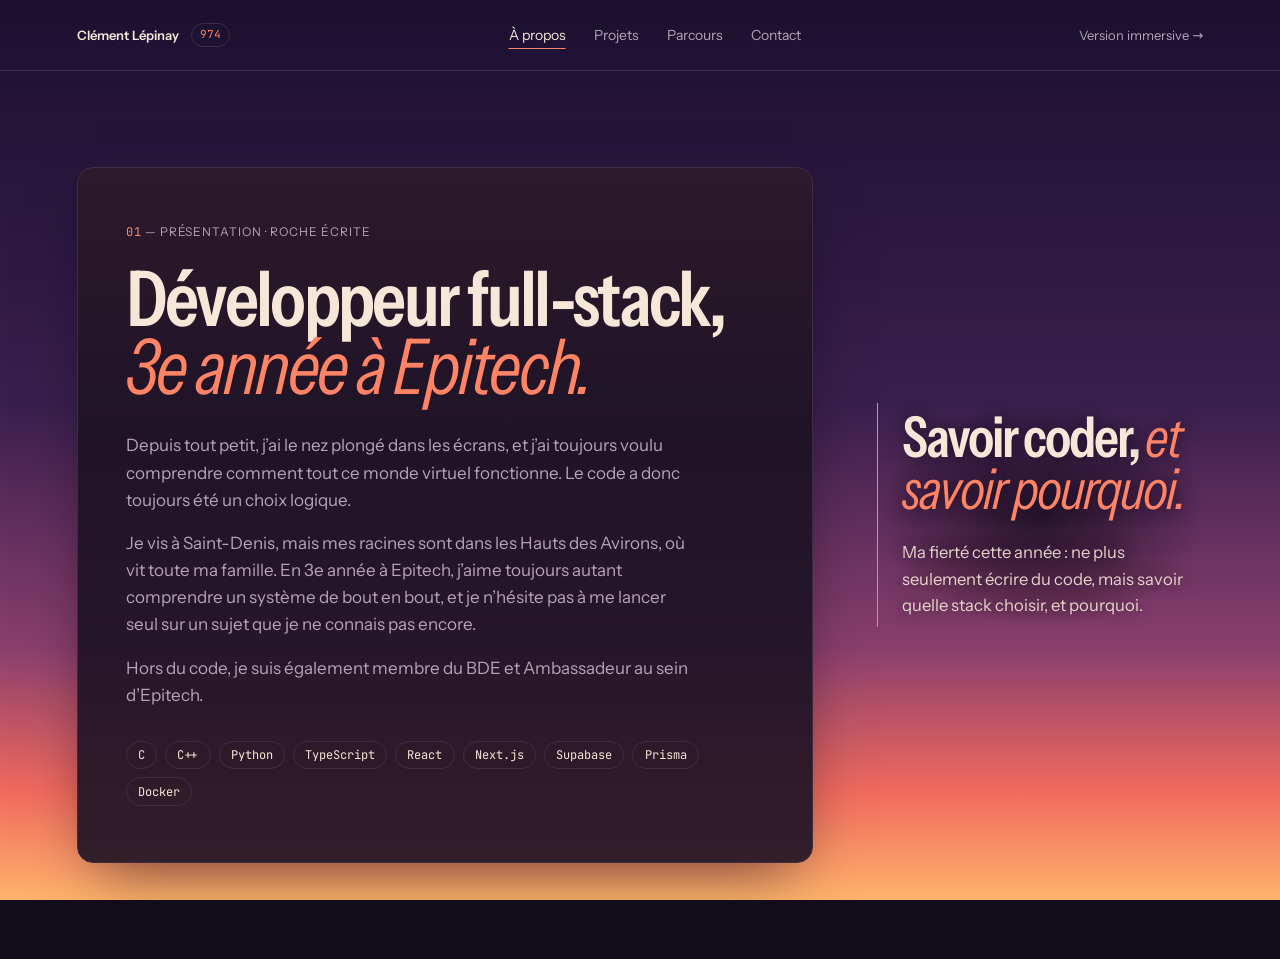
==== commit ee664594: "Déploiement 2026-11-17" ====
--- a/a-propos/index.html
+++ b/a-propos/index.html
@@ -8,11 +8,11 @@
     <meta name="description" content="Clément Lépinay, développeur full-stack en 3e année à Epitech, à La Réunion : présentation et compétences." />
     <title>À propos — Clément Lépinay</title>
     <script type="module" crossorigin src="/assets/jsx-runtime-Cx0BB4qO.js"></script>
-    <script type="module" crossorigin src="/assets/pages-BPIAGWOW.js"></script>
-    <script type="module" crossorigin src="/assets/page-main-BBMmxGYO.js"></script>
-    <link rel="stylesheet" crossorigin href="/assets/pages-O64BakNq.css">
+    <script type="module" crossorigin src="/assets/pages-DWdVHaPR.js"></script>
+    <script type="module" crossorigin src="/assets/page-main-Cq2NFHq3.js"></script>
+    <link rel="stylesheet" crossorigin href="/assets/pages-DkJfYsFV.css">
   </head>
   <body>
-    <div id="root"><div aria-hidden="true" class="ground fixed inset-0 -z-20"></div><header class="border-b border-filet px-[max(1.25rem,6vw)] py-4"><div class="flex flex-wrap items-center justify-between gap-x-6 gap-y-3"><a href="/" class="flex items-center gap-3 text-[0.8125rem] font-semibold no-underline">Clément Lépinay<span class="mono accent rounded-full border border-filet px-2 py-0.5 text-[0.6875rem] font-normal">974</span></a><a href="/" class="text-[0.8125rem] text-lilas no-underline transition-colors duration-300 hover:text-creme sm:order-last">Version immersive <span aria-hidden="true">→</span></a><nav aria-label="Pages" class="-mx-1 w-full overflow-x-auto sm:mx-0 sm:w-auto"><ul class="flex gap-1"><li><a href="/a-propos/" aria-current="page" class="block whitespace-nowrap px-3 py-2 text-[0.875rem] text-lilas no-underline transition-colors duration-300 hover:text-creme aria-[current=page]:text-creme aria-[current=page]:underline aria-[current=page]:decoration-corail aria-[current=page]:underline-offset-8">À propos</a></li><li><a href="/projets/" class="block whitespace-nowrap px-3 py-2 text-[0.875rem] text-lilas no-underline transition-colors duration-300 hover:text-creme aria-[current=page]:text-creme aria-[current=page]:underline aria-[current=page]:decoration-corail aria-[current=page]:underline-offset-8">Projets</a></li><li><a href="/parcours/" class="block whitespace-nowrap px-3 py-2 text-[0.875rem] text-lilas no-underline transition-colors duration-300 hover:text-creme aria-[current=page]:text-creme aria-[current=page]:underline aria-[current=page]:decoration-corail aria-[current=page]:underline-offset-8">Parcours</a></li><li><a href="/contact/" class="block whitespace-nowrap px-3 py-2 text-[0.875rem] text-lilas no-underline transition-colors duration-300 hover:text-creme aria-[current=page]:text-creme aria-[current=page]:underline aria-[current=page]:decoration-corail aria-[current=page]:underline-offset-8">Contact</a></li></ul></nav></div></header><h1 class="sr-only">À propos — Clément Lépinay</h1><section id="presentation" aria-labelledby="presentation-title" class="flex flex-col justify-center gap-12 px-[max(1.25rem,6vw)] xl:flex-row py-16 sm:py-24 xl:items-center xl:gap-[max(3rem,5vw)]"><div class="panel w-full px-6 py-10 sm:px-12 sm:py-14 max-w-4xl xl:max-w-[46rem] xl:shrink-0"><p class="label"><span class="mono accent">01</span> — <!-- -->Présentation<!-- --> · <!-- -->Roche Écrite</p><h2 id="presentation-title" class="mt-6 text-[clamp(2.75rem,6vw,5rem)]">Développeur <span class="whitespace-nowrap">full-stack,</span> <em>3e année à Epitech.</em></h2><div class="mt-8 max-w-[52ch] space-y-4 text-lilas"><p>Depuis tout petit, j’ai le nez plongé dans les écrans, et j’ai toujours voulu comprendre comment tout ce monde virtuel fonctionne. Le code a donc toujours été un choix logique.</p><p>Je vis à Saint-Denis, mais mes racines sont dans les Hauts des Avirons, où vit toute ma famille. En 3e année à Epitech, j’aime toujours autant comprendre un système de bout en bout, et je n’hésite pas à me lancer seul sur un sujet que je ne connais pas encore.</p><p>Hors du code, je suis également membre du BDE et Ambassadeur au sein d’Epitech.</p></div><ul class="mt-8 flex flex-wrap gap-2" aria-label="Compétences"><li class="tag">C</li><li class="tag">C++</li><li class="tag">Python</li><li class="tag">TypeScript</li><li class="tag">React</li><li class="tag">Next.js</li><li class="tag">Supabase</li><li class="tag">Prisma</li><li class="tag">Docker</li></ul></div><figure class="scrim border-l border-corail py-2 pl-6 xl:flex-1"><blockquote><p class="text-[clamp(2.25rem,4.4vw,4.25rem)] font-semibold leading-[0.92] tracking-[-0.035em] [font-stretch:78%] [text-wrap:balance]">Savoir coder, <em class="font-normal text-corail">et savoir pourquoi.</em></p></blockquote><figcaption class="mt-6 max-w-[36ch] text-[clamp(1rem,1.3vw,1.15rem)] text-lilas">Ma fierté cette année : ne plus seulement écrire du code, mais savoir quelle stack choisir, et pourquoi.</figcaption></figure></section></div>
+    <div id="root"><div aria-hidden="true" class="ground fixed inset-0 -z-20"></div><header class="border-b border-filet px-[max(1.25rem,6vw)] py-4"><div class="flex flex-wrap items-center justify-between gap-x-6 gap-y-3"><a href="/" class="flex items-center gap-3 text-[0.8125rem] font-semibold no-underline">Clément Lépinay<span class="mono accent rounded-full border border-filet px-2 py-0.5 text-[0.6875rem] font-normal">974</span></a><a href="/" class="text-[0.8125rem] text-lilas no-underline transition-colors duration-300 hover:text-creme sm:order-last">Version immersive <span aria-hidden="true">→</span></a><nav aria-label="Pages" class="-mx-1 w-full overflow-x-auto sm:mx-0 sm:w-auto"><ul class="flex gap-1"><li><a href="/a-propos/" aria-current="page" class="block whitespace-nowrap px-3 py-2 text-[0.875rem] text-lilas no-underline transition-colors duration-300 hover:text-creme aria-[current=page]:text-creme aria-[current=page]:underline aria-[current=page]:decoration-corail aria-[current=page]:underline-offset-8">À propos</a></li><li><a href="/projets/" class="block whitespace-nowrap px-3 py-2 text-[0.875rem] text-lilas no-underline transition-colors duration-300 hover:text-creme aria-[current=page]:text-creme aria-[current=page]:underline aria-[current=page]:decoration-corail aria-[current=page]:underline-offset-8">Projets</a></li><li><a href="/parcours/" class="block whitespace-nowrap px-3 py-2 text-[0.875rem] text-lilas no-underline transition-colors duration-300 hover:text-creme aria-[current=page]:text-creme aria-[current=page]:underline aria-[current=page]:decoration-corail aria-[current=page]:underline-offset-8">Parcours</a></li><li><a href="/contact/" class="block whitespace-nowrap px-3 py-2 text-[0.875rem] text-lilas no-underline transition-colors duration-300 hover:text-creme aria-[current=page]:text-creme aria-[current=page]:underline aria-[current=page]:decoration-corail aria-[current=page]:underline-offset-8">Contact</a></li></ul></nav></div></header><h1 class="sr-only">À propos — Clément Lépinay</h1><section id="presentation" aria-labelledby="presentation-title" class="flex flex-col justify-center gap-12 px-[max(1.25rem,6vw)] xl:flex-row py-16 sm:py-24 xl:items-center xl:gap-[max(3rem,5vw)]"><div class="panel w-full px-6 py-10 sm:px-12 sm:py-14 max-w-4xl xl:max-w-[46rem] xl:shrink-0"><p class="label"><span class="mono accent">01</span> — <!-- -->Présentation<!-- --> · <!-- -->Roche Écrite</p><h2 id="presentation-title" class="mt-6 text-[clamp(2.75rem,6vw,5rem)]">Développeur <span class="whitespace-nowrap">full-stack,</span> <em>3e année à Epitech.</em></h2><div class="mt-8 max-w-[52ch] space-y-4 text-lilas"><p>Depuis tout petit, j’ai le nez plongé dans les écrans, et j’ai toujours voulu comprendre comment tout ce monde virtuel fonctionne. Le code a donc toujours été un choix logique.</p><p>Je vis à Saint-Denis, mais mes racines sont dans les Hauts des Avirons, où vit toute ma famille. En 3e année à Epitech, j’aime toujours autant comprendre un système de bout en bout, et je n’hésite pas à me lancer seul sur un sujet que je ne connais pas encore.</p><p>Hors du code, je suis également membre du BDE et Ambassadeur au sein d’Epitech.</p></div><ul class="mt-8 flex flex-wrap gap-2" aria-label="Compétences"><li class="tag">C</li><li class="tag">C++</li><li class="tag">Python</li><li class="tag">TypeScript</li><li class="tag">React</li><li class="tag">Next.js</li><li class="tag">Supabase</li><li class="tag">Prisma</li><li class="tag">Docker</li></ul></div><figure class="scrim border-l border-corail [text-shadow:0_1px_16px_rgb(20_13_28/0.8)] py-2 pl-6 xl:flex-1"><blockquote><p class="text-[clamp(2.25rem,4.4vw,4.25rem)] font-semibold leading-[0.92] tracking-[-0.035em] [font-stretch:78%] [text-wrap:balance]">Savoir coder, <em class="font-normal text-corail">et savoir pourquoi.</em></p></blockquote><figcaption class="mt-6 max-w-[36ch] text-[clamp(1rem,1.3vw,1.15rem)] text-creme/90">Ma fierté cette année : ne plus seulement écrire du code, mais savoir quelle stack choisir, et pourquoi.</figcaption></figure></section></div>
   </body>
 </html>
--- a/assets/pages-DkJfYsFV.css
+++ b/assets/pages-DkJfYsFV.css
@@ -0,0 +1 @@
+@font-face{font-family:Instrument Sans Variable;font-style:normal;font-display:swap;font-weight:400 700;font-stretch:75% 100%;src:url(/assets/instrument-sans-latin-ext-wdth-normal-C5E2Gvlv.woff2)format("woff2-variations");unicode-range:U+100-2BA,U+2BD-2C5,U+2C7-2CC,U+2CE-2D7,U+2DD-2FF,U+304,U+308,U+329,U+1D00-1DBF,U+1E00-1E9F,U+1EF2-1EFF,U+2020,U+20A0-20AB,U+20AD-20C0,U+2113,U+2C60-2C7F,U+A720-A7FF}@font-face{font-family:Instrument Sans Variable;font-style:normal;font-display:swap;font-weight:400 700;font-stretch:75% 100%;src:url(/assets/instrument-sans-latin-wdth-normal-BVScPF0l.woff2)format("woff2-variations");unicode-range:U+??,U+131,U+152-153,U+2BB-2BC,U+2C6,U+2DA,U+2DC,U+304,U+308,U+329,U+2000-206F,U+20AC,U+2122,U+2191,U+2193,U+2212,U+2215,U+FEFF,U+FFFD}@font-face{font-family:Instrument Sans Variable;font-style:italic;font-display:swap;font-weight:400 700;font-stretch:75% 100%;src:url(/assets/instrument-sans-latin-ext-wdth-italic-Bgl-Q8lL.woff2)format("woff2-variations");unicode-range:U+100-2BA,U+2BD-2C5,U+2C7-2CC,U+2CE-2D7,U+2DD-2FF,U+304,U+308,U+329,U+1D00-1DBF,U+1E00-1E9F,U+1EF2-1EFF,U+2020,U+20A0-20AB,U+20AD-20C0,U+2113,U+2C60-2C7F,U+A720-A7FF}@font-face{font-family:Instrument Sans Variable;font-style:italic;font-display:swap;font-weight:400 700;font-stretch:75% 100%;src:url(/assets/instrument-sans-latin-wdth-italic-Dc9nmmPR.woff2)format("woff2-variations");unicode-range:U+??,U+131,U+152-153,U+2BB-2BC,U+2C6,U+2DA,U+2DC,U+304,U+308,U+329,U+2000-206F,U+20AC,U+2122,U+2191,U+2193,U+2212,U+2215,U+FEFF,U+FFFD}@font-face{font-family:JetBrains Mono Variable;font-style:normal;font-display:swap;font-weight:100 800;src:url([data-uri])format("woff2-variations");unicode-range:U+460-52F,U+1C80-1C8A,U+20B4,U+2DE0-2DFF,U+A640-A69F,U+FE2E-FE2F}@font-face{font-family:JetBrains Mono Variable;font-style:normal;font-display:swap;font-weight:100 800;src:url(/assets/jetbrains-mono-cyrillic-wght-normal-D73BlboJ.woff2)format("woff2-variations");unicode-range:U+301,U+400-45F,U+490-491,U+4B0-4B1,U+2116}@font-face{font-family:JetBrains Mono Variable;font-style:normal;font-display:swap;font-weight:100 800;src:url(/assets/jetbrains-mono-greek-wght-normal-Bw9x6K1M.woff2)format("woff2-variations");unicode-range:U+370-377,U+37A-37F,U+384-38A,U+38C,U+38E-3A1,U+3A3-3FF}@font-face{font-family:JetBrains Mono Variable;font-style:normal;font-display:swap;font-weight:100 800;src:url(/assets/jetbrains-mono-vietnamese-wght-normal-Bt-aOZkq.woff2)format("woff2-variations");unicode-range:U+102-103,U+110-111,U+128-129,U+168-169,U+1A0-1A1,U+1AF-1B0,U+300-301,U+303-304,U+308-309,U+323,U+329,U+1EA0-1EF9,U+20AB}@font-face{font-family:JetBrains Mono Variable;font-style:normal;font-display:swap;font-weight:100 800;src:url(/assets/jetbrains-mono-latin-ext-wght-normal-DBQx-q_a.woff2)format("woff2-variations");unicode-range:U+100-2BA,U+2BD-2C5,U+2C7-2CC,U+2CE-2D7,U+2DD-2FF,U+304,U+308,U+329,U+1D00-1DBF,U+1E00-1E9F,U+1EF2-1EFF,U+2020,U+20A0-20AB,U+20AD-20C0,U+2113,U+2C60-2C7F,U+A720-A7FF}@font-face{font-family:JetBrains Mono Variable;font-style:normal;font-display:swap;font-weight:100 800;src:url(/assets/jetbrains-mono-latin-wght-normal-B9CIFXIH.woff2)format("woff2-variations");unicode-range:U+??,U+131,U+152-153,U+2BB-2BC,U+2C6,U+2DA,U+2DC,U+304,U+308,U+329,U+2000-206F,U+20AC,U+2122,U+2191,U+2193,U+2212,U+2215,U+FEFF,U+FFFD}@layer properties{@supports (((-webkit-hyphens:none)) and (not (margin-trim:inline))) or ((-moz-orient:inline) and (not (color:rgb(from red r g b)))){*,:before,:after,::backdrop{--tw-translate-x:0;--tw-translate-y:0;--tw-translate-z:0;--tw-rotate-x:initial;--tw-rotate-y:initial;--tw-rotate-z:initial;--tw-skew-x:initial;--tw-skew-y:initial;--tw-space-y-reverse:0;--tw-border-style:solid;--tw-leading:initial;--tw-font-weight:initial;--tw-tracking:initial;--tw-shadow:0 0 #0000;--tw-shadow-color:initial;--tw-shadow-alpha:100%;--tw-inset-shadow:0 0 #0000;--tw-inset-shadow-color:initial;--tw-inset-shadow-alpha:100%;--tw-ring-color:initial;--tw-ring-shadow:0 0 #0000;--tw-inset-ring-color:initial;--tw-inset-ring-shadow:0 0 #0000;--tw-ring-inset:initial;--tw-ring-offset-width:0px;--tw-ring-offset-color:#fff;--tw-ring-offset-shadow:0 0 #0000;--tw-blur:initial;--tw-brightness:initial;--tw-contrast:initial;--tw-grayscale:initial;--tw-hue-rotate:initial;--tw-invert:initial;--tw-opacity:initial;--tw-saturate:initial;--tw-sepia:initial;--tw-drop-shadow:initial;--tw-drop-shadow-color:initial;--tw-drop-shadow-alpha:100%;--tw-drop-shadow-size:initial;--tw-backdrop-blur:initial;--tw-backdrop-brightness:initial;--tw-backdrop-contrast:initial;--tw-backdrop-grayscale:initial;--tw-backdrop-hue-rotate:initial;--tw-backdrop-invert:initial;--tw-backdrop-opacity:initial;--tw-backdrop-saturate:initial;--tw-backdrop-sepia:initial;--tw-duration:initial;--tw-ease:initial;--tw-content:"";--tw-outline-style:solid}}}@layer theme{:root,:host{--font-sans:"Instrument Sans Variable", ui-sans-serif, system-ui, sans-serif;--font-mono:"JetBrains Mono Variable", ui-monospace, monospace;--spacing:.25rem;--container-4xl:56rem;--container-5xl:64rem;--text-xs:.75rem;--text-xs--line-height:calc(1 / .75);--font-weight-normal:400;--font-weight-semibold:600;--tracking-normal:0em;--leading-snug:1.375;--radius-lg:.5rem;--aspect-video:16 / 9;--default-transition-duration:.15s;--default-transition-timing-function:cubic-bezier(.4, 0, .2, 1);--default-font-family:var(--font-sans);--default-mono-font-family:var(--font-mono);--color-nuit:#140d1c;--color-voile:#1c1224;--color-filet:#3e2c45;--color-creme:#f6e7d8;--color-lilas:#b7a3b5;--color-corail:#ff8466;--color-or:#ffc46b;--ease-out-expo:cubic-bezier(.16, 1, .3, 1)}}@layer base{*,:after,:before,::backdrop{box-sizing:border-box;border:0 solid;margin:0;padding:0}::file-selector-button{box-sizing:border-box;border:0 solid;margin:0;padding:0}html,:host{-webkit-text-size-adjust:100%;tab-size:4;line-height:1.5;font-family:var(--default-font-family,-apple-system, BlinkMacSystemFont, "Segoe UI", Roboto, "Helvetica Neue", "Noto Sans", Arial, sans-serif, "Apple Color Emoji", "Segoe UI Emoji", "Segoe UI Symbol", "Noto Color Emoji");font-feature-settings:var(--default-font-feature-settings,normal);font-variation-settings:var(--default-font-variation-settings,normal);-webkit-tap-highlight-color:transparent}hr{height:0;color:inherit;border-top-width:1px}abbr:where([title]){-webkit-text-decoration:underline dotted;text-decoration:underline dotted}h1,h2,h3,h4,h5,h6{font-size:inherit;font-weight:inherit}a{color:inherit;-webkit-text-decoration:inherit;-webkit-text-decoration:inherit;-webkit-text-decoration:inherit;-webkit-text-decoration:inherit;text-decoration:inherit}b,strong{font-weight:bolder}code,kbd,samp,pre{font-family:var(--default-mono-font-family,ui-monospace, SFMono-Regular, Menlo, Monaco, Consolas, "Liberation Mono", "Courier New", monospace);font-feature-settings:var(--default-mono-font-feature-settings,normal);font-variation-settings:var(--default-mono-font-variation-settings,normal);font-size:1em}small{font-size:80%}sub,sup{vertical-align:baseline;font-size:75%;line-height:0;position:relative}sub{bottom:-.25em}sup{top:-.5em}table{text-indent:0;border-color:inherit;border-collapse:collapse}:-moz-focusring:where(:not(iframe)){outline:auto}progress{vertical-align:baseline}summary{display:list-item}ol,ul,menu{list-style:none}img,svg,video,canvas,audio,iframe,embed,object{vertical-align:middle;display:block}img,video{max-width:100%;height:auto}button,input,select,optgroup,textarea{font:inherit;font-feature-settings:inherit;font-variation-settings:inherit;letter-spacing:inherit;color:inherit;opacity:1;background-color:#0000;border-radius:0}::file-selector-button{font:inherit;font-feature-settings:inherit;font-variation-settings:inherit;letter-spacing:inherit;color:inherit;opacity:1;background-color:#0000;border-radius:0}:where(select:is([multiple],[size])) optgroup{font-weight:bolder}:where(select:is([multiple],[size])) optgroup option{padding-inline-start:20px}::file-selector-button{margin-inline-end:4px}::placeholder{opacity:1}@supports (not ((-webkit-appearance:-apple-pay-button))) or (contain-intrinsic-size:1px){::placeholder{color:currentColor}@supports (color:color-mix(in lab, red, red)){::placeholder{color:color-mix(in oklab, currentcolor 50%, transparent)}}}textarea{resize:vertical}::-webkit-search-decoration{-webkit-appearance:none}::-webkit-date-and-time-value{min-height:1lh;text-align:inherit}::-webkit-datetime-edit{display:inline-flex}::-webkit-datetime-edit-fields-wrapper{padding:0}::-webkit-datetime-edit{padding-block:0}::-webkit-datetime-edit-year-field{padding-block:0}::-webkit-datetime-edit-month-field{padding-block:0}::-webkit-datetime-edit-day-field{padding-block:0}::-webkit-datetime-edit-hour-field{padding-block:0}::-webkit-datetime-edit-minute-field{padding-block:0}::-webkit-datetime-edit-second-field{padding-block:0}::-webkit-datetime-edit-millisecond-field{padding-block:0}::-webkit-datetime-edit-meridiem-field{padding-block:0}::-webkit-calendar-picker-indicator{line-height:1}:-moz-ui-invalid{box-shadow:none}button,input:where([type=button],[type=reset],[type=submit]){appearance:button}::file-selector-button{appearance:button}::-webkit-inner-spin-button{height:auto}::-webkit-outer-spin-button{height:auto}[hidden]:where(:not([hidden=until-found])){display:none!important}html{background:var(--color-nuit);color:var(--color-creme);--lightningcss-light: ;--lightningcss-dark:initial;color-scheme:dark;scrollbar-color:var(--color-filet) var(--color-nuit);-webkit-text-size-adjust:100%}body{font-family:var(--font-sans);-webkit-font-smoothing:antialiased;font-size:1.0625rem;line-height:1.6}::selection{background:var(--color-corail);color:var(--color-nuit)}:focus-visible{outline:2px solid var(--color-or);outline-offset:4px}a{text-underline-offset:.25em;text-decoration-thickness:1px}h1,h2,h3{letter-spacing:-.035em;text-wrap:balance;font-weight:600;font-stretch:78%;line-height:.88}h3{letter-spacing:-.02em;line-height:1.05}:is(h1,h2,h3) em{color:var(--color-corail);font-style:italic;font-weight:400}}@layer components{.ground{background:linear-gradient(#1b1030 0%,#3a1f4d 45%,#8a3f6e 72%,#f06a5e 88%,#ffb36b 100%)}.accent{color:var(--color-corail)}.mono{font-family:var(--font-mono);font-variant-numeric:tabular-nums}.label{letter-spacing:.08em;text-transform:uppercase;color:var(--color-lilas);font-size:.75rem;line-height:1.4}.panel{border:1px solid var(--color-filet);background:linear-gradient(#ff846612,#0000 40%),#1c1224e6;border-radius:1rem;box-shadow:0 24px 60px -20px #0a041099}.tag{font-family:var(--font-mono);border:1px solid var(--color-filet);color:var(--color-creme);border-radius:9999px;padding:.45rem .7rem;font-size:.75rem;line-height:1}.btn,.btn-ghost{border-radius:9999px;align-items:center;gap:.6rem;padding:.85rem 1.3rem;font-size:.875rem;font-weight:600;text-decoration:none;transition:background-color .3s,border-color .3s,color .3s,box-shadow .3s;display:inline-flex}.btn{background:var(--color-corail);color:var(--color-nuit)}.btn:hover{background:var(--color-or);box-shadow:0 0 24px -4px #ffc46b99}.btn-ghost{border:1px solid var(--color-filet);color:var(--color-creme)}.btn-ghost:hover{border-color:var(--color-lilas)}.project-card{background:var(--color-voile);transition:border-color .4s}.project-card.is-active{border-color:var(--color-corail)}.step-dot{background:var(--color-filet);transition:background-color .4s,box-shadow .4s}.is-reached .step-dot,section:not(.is-horizontal) .step-dot{background:var(--color-or);box-shadow:0 0 0 4px #ffc46b24,0 0 18px 2px #ffc46b73}.progress-dot{background:var(--color-nuit);border-color:var(--color-lilas);transition:background-color .3s,border-color .3s,box-shadow .3s}.progress-dot.is-reached{background:var(--color-or);border-color:var(--color-or);box-shadow:0 0 0 3px #ffc46b24,0 0 10px 1px #ffc46b66}.scrim{background:radial-gradient(closest-side,#140d1cbf,#140d1c00 100%)}@media (width>=1100px){section:not(.is-horizontal) .h-track{grid-template-columns:repeat(var(--cols), minmax(0, 1fr))}}.h-track{grid-template-columns:repeat(auto-fill,minmax(min(100%,20rem),1fr));gap:1.5rem;display:grid}.is-horizontal{height:100svh;overflow:hidden;-webkit-mask-image:linear-gradient(90deg,#000 calc(100% - 8rem),#0000 calc(100% - 3rem));mask-image:linear-gradient(90deg,#000 calc(100% - 8rem),#0000 calc(100% - 3rem))}.is-horizontal .h-track{flex-wrap:nowrap;gap:clamp(1.25rem,3vw,2.5rem);width:max-content;padding-inline:max(1.25rem,6vw);display:flex}.is-horizontal .h-track.enter-right{padding-left:max(40vw,6rem)}.is-horizontal .timeline{align-items:flex-start}.is-horizontal .timeline>li{margin-top:calc(3rem + var(--drop) * clamp(2.5rem, 100svh - 44rem, 7rem))}@media (height<=820px){.is-horizontal .parcours-intro{display:none}}}@layer utilities{.pointer-events-none{pointer-events:none}.collapse{visibility:collapse}.invisible{visibility:hidden}.visible{visibility:visible}.sr-only{clip-path:inset(50%);white-space:nowrap;border-width:0;width:1px;height:1px;margin:-1px;padding:0;position:absolute;overflow:hidden}.absolute{position:absolute}.fixed{position:fixed}.relative{position:relative}.static{position:static}.sticky{position:sticky}.inset-0{inset:0}.inset-x-\[max\(1\.25rem\,4vw\)\]{inset-inline:max(1.25rem,4vw)}.inset-y-0{inset-block:0}.-top-10{top:calc(var(--spacing) * -10)}.-top-\[4px\]{top:-4px}.-top-\[22px\]{top:-22px}.top-0{top:0}.top-1\/2{top:50%}.top-6{top:calc(var(--spacing) * 6)}.top-\[16\%\]{top:16%}.top-full{top:100%}.right-0{right:0}.right-2{right:calc(var(--spacing) * 2)}.right-\[-4px\]{right:-4px}.right-\[max\(0\.5rem\,1\.25vw\)\]{right:max(.5rem,1.25vw)}.right-\[max\(1\.25rem\,2vw\)\]{right:max(1.25rem,2vw)}.right-\[max\(1\.25rem\,4vw\)\]{right:max(1.25rem,4vw)}.bottom-0{bottom:0}.bottom-2{bottom:calc(var(--spacing) * 2)}.bottom-6{bottom:calc(var(--spacing) * 6)}.bottom-\[max\(1\.5rem\,5vh\)\]{bottom:max(1.5rem,5vh)}.-left-\[4px\]{left:-4px}.left-0{left:0}.left-1\/2{left:50%}.left-2{left:calc(var(--spacing) * 2)}.left-6{left:calc(var(--spacing) * 6)}.left-\[max\(1\.25rem\,4vw\)\]{left:max(1.25rem,4vw)}.-z-10{z-index:calc(10 * -1)}.-z-20{z-index:calc(20 * -1)}.z-40{z-index:40}.z-50{z-index:50}.z-\[-5\]{z-index:-5}.container{width:100%}@media (width>=40rem){.container{max-width:40rem}}@media (width>=48rem){.container{max-width:48rem}}@media (width>=64rem){.container{max-width:64rem}}@media (width>=80rem){.container{max-width:80rem}}@media (width>=96rem){.container{max-width:96rem}}.m-auto{margin:auto}.-mx-1{margin-inline:calc(var(--spacing) * -1)}.mx-auto{margin-inline:auto}.mt-1{margin-top:var(--spacing)}.mt-2{margin-top:calc(var(--spacing) * 2)}.mt-3{margin-top:calc(var(--spacing) * 3)}.mt-4{margin-top:calc(var(--spacing) * 4)}.mt-5{margin-top:calc(var(--spacing) * 5)}.mt-6{margin-top:calc(var(--spacing) * 6)}.mt-8{margin-top:calc(var(--spacing) * 8)}.mt-10{margin-top:calc(var(--spacing) * 10)}.mt-20{margin-top:calc(var(--spacing) * 20)}.mt-auto{margin-top:auto}.block{display:block}.flex{display:flex}.grid{display:grid}.hidden{display:none}.inline-block{display:inline-block}.table{display:table}.aspect-\[16\/10\]{aspect-ratio:16/10}.aspect-video{aspect-ratio:var(--aspect-video)}.size-2{width:calc(var(--spacing) * 2);height:calc(var(--spacing) * 2)}.size-2\.5{width:calc(var(--spacing) * 2.5);height:calc(var(--spacing) * 2.5)}.size-\[7px\]{width:7px;height:7px}.size-\[9px\]{width:9px;height:9px}.h-10{height:calc(var(--spacing) * 10)}.h-\[36vh\]{height:36vh}.h-\[120svh\]{height:120svh}.h-auto{height:auto}.h-full{height:100%}.h-px{height:1px}.h-svh{height:100svh}.max-h-\[88svh\]{max-height:88svh}.min-h-svh{min-height:100svh}.w-0{width:0}.w-8{width:calc(var(--spacing) * 8)}.w-\[11\.5rem\]{width:11.5rem}.w-\[min\(78vw\,24rem\)\]{width:min(78vw,24rem)}.w-\[min\(80vw\,30rem\)\]{width:min(80vw,30rem)}.w-\[min\(92vw\,46rem\)\]{width:min(92vw,46rem)}.w-full{width:100%}.w-px{width:1px}.max-w-4xl{max-width:var(--container-4xl)}.max-w-5xl{max-width:var(--container-5xl)}.max-w-\[36ch\]{max-width:36ch}.max-w-\[40ch\]{max-width:40ch}.max-w-\[44ch\]{max-width:44ch}.max-w-\[48ch\]{max-width:48ch}.max-w-\[52ch\]{max-width:52ch}.max-w-\[65ch\]{max-width:65ch}.flex-1{flex:1}.shrink-0{flex-shrink:0}.origin-top{transform-origin:top}.-translate-x-1\/2{--tw-translate-x:calc(calc(1 / 2 * 100%) * -1);translate:var(--tw-translate-x) var(--tw-translate-y)}.-translate-x-\[4px\]{--tw-translate-x:calc(4px * -1);translate:var(--tw-translate-x) var(--tw-translate-y)}.-translate-y-1\/2{--tw-translate-y:calc(calc(1 / 2 * 100%) * -1);translate:var(--tw-translate-x) var(--tw-translate-y)}.-translate-y-\[4px\]{--tw-translate-y:calc(4px * -1);translate:var(--tw-translate-x) var(--tw-translate-y)}.transform{transform:var(--tw-rotate-x,) var(--tw-rotate-y,) var(--tw-rotate-z,) var(--tw-skew-x,) var(--tw-skew-y,)}.cursor-pointer{cursor:pointer}.resize{resize:both}.flex-col{flex-direction:column}.flex-wrap{flex-wrap:wrap}.items-baseline{align-items:baseline}.items-center{align-items:center}.items-start{align-items:flex-start}.justify-between{justify-content:space-between}.justify-center{justify-content:center}.gap-1{gap:var(--spacing)}.gap-1\.5{gap:calc(var(--spacing) * 1.5)}.gap-2{gap:calc(var(--spacing) * 2)}.gap-3{gap:calc(var(--spacing) * 3)}.gap-4{gap:calc(var(--spacing) * 4)}.gap-5{gap:calc(var(--spacing) * 5)}.gap-6{gap:calc(var(--spacing) * 6)}.gap-12{gap:calc(var(--spacing) * 12)}:where(.space-y-4>:not(:last-child)){--tw-space-y-reverse:0;margin-block-start:calc(calc(var(--spacing) * 4) * var(--tw-space-y-reverse));margin-block-end:calc(calc(var(--spacing) * 4) * calc(1 - var(--tw-space-y-reverse)))}.gap-x-6{column-gap:calc(var(--spacing) * 6)}.gap-y-3{row-gap:calc(var(--spacing) * 3)}.overflow-hidden{overflow:hidden}.overflow-visible{overflow:visible}.overflow-x-auto{overflow-x:auto}.overflow-y-auto{overflow-y:auto}.overscroll-contain{overscroll-behavior:contain}.rounded{border-radius:.25rem}.rounded-full{border-radius:2147483647px}.rounded-lg{border-radius:var(--radius-lg)}.border{border-style:var(--tw-border-style);border-width:1px}.border-y{border-block-style:var(--tw-border-style);border-block-width:1px}.border-t{border-top-style:var(--tw-border-style);border-top-width:1px}.border-b{border-bottom-style:var(--tw-border-style);border-bottom-width:1px}.border-l{border-left-style:var(--tw-border-style);border-left-width:1px}.border-corail{border-color:var(--color-corail)}.border-filet{border-color:var(--color-filet)}.border-or{border-color:var(--color-or)}.bg-filet{background-color:var(--color-filet)}.bg-nuit{background-color:var(--color-nuit)}.bg-nuit\/80{background-color:#140d1ccc}@supports (color:color-mix(in lab, red, red)){.bg-nuit\/80{background-color:color-mix(in oklab, var(--color-nuit) 80%, transparent)}}.bg-or{background-color:var(--color-or)}.bg-\[linear-gradient\(\#1b1030\,\#6b3a7a_55\%\,\#f06a5e_80\%\,\#ffb36b\)\]{background-image:linear-gradient(#1b1030,#6b3a7a 55%,#f06a5e 80%,#ffb36b)}.object-cover{object-fit:cover}.p-0{padding:0}.p-3{padding:calc(var(--spacing) * 3)}.p-5{padding:calc(var(--spacing) * 5)}.px-2{padding-inline:calc(var(--spacing) * 2)}.px-3{padding-inline:calc(var(--spacing) * 3)}.px-6{padding-inline:calc(var(--spacing) * 6)}.px-\[max\(1\.25rem\,6vw\)\]{padding-inline:max(1.25rem,6vw)}.py-0\.5{padding-block:calc(var(--spacing) * .5)}.py-1{padding-block:var(--spacing)}.py-2{padding-block:calc(var(--spacing) * 2)}.py-3{padding-block:calc(var(--spacing) * 3)}.py-3\.5{padding-block:calc(var(--spacing) * 3.5)}.py-4{padding-block:calc(var(--spacing) * 4)}.py-6{padding-block:calc(var(--spacing) * 6)}.py-10{padding-block:calc(var(--spacing) * 10)}.py-16{padding-block:calc(var(--spacing) * 16)}.py-24{padding-block:calc(var(--spacing) * 24)}.py-28{padding-block:calc(var(--spacing) * 28)}.pt-5{padding-top:calc(var(--spacing) * 5)}.pt-6{padding-top:calc(var(--spacing) * 6)}.pt-10{padding-top:calc(var(--spacing) * 10)}.pt-16{padding-top:calc(var(--spacing) * 16)}.pt-32{padding-top:calc(var(--spacing) * 32)}.pb-4{padding-bottom:calc(var(--spacing) * 4)}.pb-6{padding-bottom:calc(var(--spacing) * 6)}.pb-8{padding-bottom:calc(var(--spacing) * 8)}.pb-\[0\.1em\]{padding-bottom:.1em}.pb-\[0\.06em\]{padding-bottom:.06em}.pl-3{padding-left:calc(var(--spacing) * 3)}.pl-6{padding-left:calc(var(--spacing) * 6)}.text-center{text-align:center}.text-left{text-align:left}.text-right{text-align:right}.text-xs{font-size:var(--text-xs);line-height:var(--tw-leading,var(--text-xs--line-height))}.text-\[0\.75rem\]{font-size:.75rem}.text-\[0\.95rem\]{font-size:.95rem}.text-\[0\.625rem\]{font-size:.625rem}.text-\[0\.875rem\]{font-size:.875rem}.text-\[0\.6875rem\]{font-size:.6875rem}.text-\[0\.8125rem\]{font-size:.8125rem}.text-\[1\.5rem\]{font-size:1.5rem}.text-\[1\.6rem\]{font-size:1.6rem}.text-\[1\.75rem\]{font-size:1.75rem}.text-\[2\.25rem\]{font-size:2.25rem}.text-\[clamp\(1\.05rem\,1\.8vw\,1\.35rem\)\]{font-size:clamp(1.05rem,1.8vw,1.35rem)}.text-\[clamp\(1\.5rem\,4vw\,2\.75rem\)\]{font-size:clamp(1.5rem,4vw,2.75rem)}.text-\[clamp\(1\.75rem\,4vw\,2\.5rem\)\]{font-size:clamp(1.75rem,4vw,2.5rem)}.text-\[clamp\(1rem\,1\.3vw\,1\.15rem\)\]{font-size:clamp(1rem,1.3vw,1.15rem)}.text-\[clamp\(1rem\,1\.6vw\,1\.25rem\)\]{font-size:clamp(1rem,1.6vw,1.25rem)}.text-\[clamp\(2\.5rem\,6vw\,4\.5rem\)\]{font-size:clamp(2.5rem,6vw,4.5rem)}.text-\[clamp\(2\.25rem\,4\.4vw\,4\.25rem\)\]{font-size:clamp(2.25rem,4.4vw,4.25rem)}.text-\[clamp\(2\.25rem\,5vw\,3\.5rem\)\]{font-size:clamp(2.25rem,5vw,3.5rem)}.text-\[clamp\(2\.75rem\,6vw\,5rem\)\]{font-size:clamp(2.75rem,6vw,5rem)}.text-\[clamp\(2\.75rem\,7vw\,5\.5rem\)\]{font-size:clamp(2.75rem,7vw,5.5rem)}.text-\[clamp\(3rem\,8vw\,6\.5rem\)\]{font-size:clamp(3rem,8vw,6.5rem)}.text-\[clamp\(5\.75rem\,12\.2vw\,11rem\)\]{font-size:clamp(5.75rem,12.2vw,11rem)}.leading-\[0\.92\]{--tw-leading:.92;line-height:.92}.leading-none{--tw-leading:1;line-height:1}.leading-snug{--tw-leading:var(--leading-snug);line-height:var(--leading-snug)}.font-normal{--tw-font-weight:var(--font-weight-normal);font-weight:var(--font-weight-normal)}.font-semibold{--tw-font-weight:var(--font-weight-semibold);font-weight:var(--font-weight-semibold)}.tracking-\[-0\.02em\]{--tw-tracking:-.02em;letter-spacing:-.02em}.tracking-\[-0\.03em\]{--tw-tracking:-.03em;letter-spacing:-.03em}.tracking-\[-0\.035em\]{--tw-tracking:-.035em;letter-spacing:-.035em}.tracking-\[0\.06em\]{--tw-tracking:.06em;letter-spacing:.06em}.tracking-\[0\.08em\]{--tw-tracking:.08em;letter-spacing:.08em}.tracking-\[0\.12em\]{--tw-tracking:.12em;letter-spacing:.12em}.tracking-normal{--tw-tracking:var(--tracking-normal);letter-spacing:var(--tracking-normal)}.\[text-wrap\:balance\]{text-wrap:balance}.break-all{word-break:break-all}.whitespace-nowrap{white-space:nowrap}.text-corail{color:var(--color-corail)}.text-creme{color:var(--color-creme)}.text-creme\/75{color:#f6e7d8bf}@supports (color:color-mix(in lab, red, red)){.text-creme\/75{color:color-mix(in oklab, var(--color-creme) 75%, transparent)}}.text-creme\/80{color:#f6e7d8cc}@supports (color:color-mix(in lab, red, red)){.text-creme\/80{color:color-mix(in oklab, var(--color-creme) 80%, transparent)}}.text-creme\/90{color:#f6e7d8e6}@supports (color:color-mix(in lab, red, red)){.text-creme\/90{color:color-mix(in oklab, var(--color-creme) 90%, transparent)}}.text-lilas{color:var(--color-lilas)}.text-or{color:var(--color-or)}.uppercase{text-transform:uppercase}.italic{font-style:italic}.\[font-stretch\:78\%\]{font-stretch:78%}.no-underline{text-decoration-line:none}.underline{text-decoration-line:underline}.decoration-corail{-webkit-text-decoration-color:var(--color-corail);-webkit-text-decoration-color:var(--color-corail);-webkit-text-decoration-color:var(--color-corail);text-decoration-color:var(--color-corail)}.decoration-filet{-webkit-text-decoration-color:var(--color-filet);-webkit-text-decoration-color:var(--color-filet);-webkit-text-decoration-color:var(--color-filet);text-decoration-color:var(--color-filet)}.decoration-transparent{text-decoration-color:#0000}.decoration-1{text-decoration-thickness:1px}.decoration-2{text-decoration-thickness:2px}.underline-offset-\[0\.2em\]{text-underline-offset:.2em}.underline-offset-\[6px\]{text-underline-offset:6px}.opacity-0{opacity:0}.shadow{--tw-shadow:0 1px 3px 0 var(--tw-shadow-color,#0000001a), 0 1px 2px -1px var(--tw-shadow-color,#0000001a);box-shadow:var(--tw-inset-shadow), var(--tw-inset-ring-shadow), var(--tw-ring-offset-shadow), var(--tw-ring-shadow), var(--tw-shadow)}.shadow-\[0_0_10px_2px_rgb\(226_192_125\/0\.45\)\]{--tw-shadow:0 0 10px 2px var(--tw-shadow-color,#e2c07d73);box-shadow:var(--tw-inset-shadow), var(--tw-inset-ring-shadow), var(--tw-ring-offset-shadow), var(--tw-ring-shadow), var(--tw-shadow)}.outline-offset-4{outline-offset:4px}.outline-corail{outline-color:var(--color-corail)}.blur{--tw-blur:blur(8px);filter:var(--tw-blur,) var(--tw-brightness,) var(--tw-contrast,) var(--tw-grayscale,) var(--tw-hue-rotate,) var(--tw-invert,) var(--tw-saturate,) var(--tw-sepia,) var(--tw-drop-shadow,)}.backdrop-filter{-webkit-backdrop-filter:var(--tw-backdrop-blur,) var(--tw-backdrop-brightness,) var(--tw-backdrop-contrast,) var(--tw-backdrop-grayscale,) var(--tw-backdrop-hue-rotate,) var(--tw-backdrop-invert,) var(--tw-backdrop-opacity,) var(--tw-backdrop-saturate,) var(--tw-backdrop-sepia,);backdrop-filter:var(--tw-backdrop-blur,) var(--tw-backdrop-brightness,) var(--tw-backdrop-contrast,) var(--tw-backdrop-grayscale,) var(--tw-backdrop-hue-rotate,) var(--tw-backdrop-invert,) var(--tw-backdrop-opacity,) var(--tw-backdrop-saturate,) var(--tw-backdrop-sepia,)}.transition{transition-property:color,background-color,border-color,outline-color,text-decoration-color,fill,stroke,--tw-gradient-from,--tw-gradient-via,--tw-gradient-to,opacity,box-shadow,transform,translate,scale,rotate,filter,-webkit-backdrop-filter,backdrop-filter,display,content-visibility,overlay,pointer-events;transition-timing-function:var(--tw-ease,var(--default-transition-timing-function));transition-duration:var(--tw-duration,var(--default-transition-duration))}.transition-colors{transition-property:color,background-color,border-color,outline-color,text-decoration-color,fill,stroke,--tw-gradient-from,--tw-gradient-via,--tw-gradient-to;transition-timing-function:var(--tw-ease,var(--default-transition-timing-function));transition-duration:var(--tw-duration,var(--default-transition-duration))}.transition-opacity{transition-property:opacity;transition-timing-function:var(--tw-ease,var(--default-transition-timing-function));transition-duration:var(--tw-duration,var(--default-transition-duration))}.duration-300{--tw-duration:.3s;transition-duration:.3s}.duration-500{--tw-duration:.5s;transition-duration:.5s}.duration-700{--tw-duration:.7s;transition-duration:.7s}.ease-out-expo{--tw-ease:var(--ease-out-expo);transition-timing-function:var(--ease-out-expo)}.will-change-transform{will-change:transform}.\[perspective\:1400px\]{perspective:1400px}.\[text-shadow\:0_0_8px_\#140d1c\,0_0_2px_\#140d1c\]{text-shadow:0 0 8px #140d1c,0 0 2px #140d1c}.\[text-shadow\:0_0_8px_\#070707\,0_0_2px_\#070707\]{text-shadow:0 0 8px #070707,0 0 2px #070707}.\[text-shadow\:0_0_8px_\#070707\]{text-shadow:0 0 8px #070707}.\[text-shadow\:0_0_12px_\#140d1c\]{text-shadow:0 0 12px #140d1c}.\[text-shadow\:0_1px_16px_rgb\(20_13_28\/0\.8\)\]{text-shadow:0 1px 16px #140d1ccc}.\[text-shadow\:0_1px_16px_rgb\(20_13_28\/0\.75\)\]{text-shadow:0 1px 16px #140d1cbf}@media (hover:hover){.group-hover\:text-creme:is(:where(.group):hover *){color:var(--color-creme)}.group-hover\:decoration-corail:is(:where(.group):hover *){-webkit-text-decoration-color:var(--color-corail);-webkit-text-decoration-color:var(--color-corail);-webkit-text-decoration-color:var(--color-corail);text-decoration-color:var(--color-corail)}}.after\:absolute:after{content:var(--tw-content);position:absolute}.after\:inset-0:after{content:var(--tw-content);inset:0}@media (hover:hover){.hover\:text-corail:hover{color:var(--color-corail)}.hover\:text-creme:hover{color:var(--color-creme)}}.focus-visible\:outline-none:focus-visible{--tw-outline-style:none;outline-style:none}.has-\[\:focus-visible\]\:outline:has(:focus-visible){outline-style:var(--tw-outline-style);outline-width:1px}.aria-\[current\=page\]\:text-creme[aria-current=page]{color:var(--color-creme)}.aria-\[current\=page\]\:underline[aria-current=page]{text-decoration-line:underline}.aria-\[current\=page\]\:decoration-corail[aria-current=page]{-webkit-text-decoration-color:var(--color-corail);-webkit-text-decoration-color:var(--color-corail);-webkit-text-decoration-color:var(--color-corail);text-decoration-color:var(--color-corail)}.aria-\[current\=page\]\:underline-offset-8[aria-current=page]{text-underline-offset:8px}@media (width>=40rem){.sm\:order-last{order:9999}.sm\:mx-0{margin-inline:0}.sm\:block{display:block}.sm\:flex{display:flex}.sm\:w-auto{width:auto}.sm\:grid-cols-\[14rem_1fr\]{grid-template-columns:14rem 1fr}.sm\:gap-8{gap:calc(var(--spacing) * 8)}.sm\:p-8{padding:calc(var(--spacing) * 8)}.sm\:px-8{padding-inline:calc(var(--spacing) * 8)}.sm\:px-12{padding-inline:calc(var(--spacing) * 12)}.sm\:px-20{padding-inline:calc(var(--spacing) * 20)}.sm\:py-14{padding-block:calc(var(--spacing) * 14)}.sm\:py-24{padding-block:calc(var(--spacing) * 24)}.sm\:pt-24{padding-top:calc(var(--spacing) * 24)}.sm\:pb-52{padding-bottom:calc(var(--spacing) * 52)}}@media (width>=48rem){.md\:block{display:block}.md\:flex{display:flex}.md\:hidden{display:none}.md\:inline{display:inline}}@media (width>=64rem){.lg\:block{display:block}.lg\:hidden{display:none}}@media (width>=80rem){.xl\:max-w-\[46rem\]{max-width:46rem}.xl\:flex-1{flex:1}.xl\:shrink-0{flex-shrink:0}.xl\:flex-row{flex-direction:row}.xl\:items-center{align-items:center}.xl\:gap-\[max\(3rem\,5vw\)\]{gap:max(3rem,5vw)}}.\[\&\.is-horizontal\]\:py-14.is-horizontal{padding-block:calc(var(--spacing) * 14)}.is-horizontal .\[\.is-horizontal_\&\]\:block{display:block}.is-horizontal .\[\.is-horizontal_\&\]\:w-\[min\(78vw\,24rem\)\]{width:min(78vw,24rem)}.is-horizontal .\[\.is-horizontal_\&\]\:w-\[min\(80vw\,30rem\)\]{width:min(80vw,30rem)}.webgl .\[\.webgl_\&\]\:block{display:block}.webgl .\[\.webgl_\&\]\:h-\[220svh\]{height:220svh}@media (prefers-reduced-motion:reduce){.webgl .motion-reduce\:\[\.webgl_\&\]\:hidden{display:none}.webgl .motion-reduce\:\[\.webgl_\&\]\:h-svh{height:100svh}}}dialog::backdrop{-webkit-backdrop-filter:blur(4px);backdrop-filter:blur(4px);background:#140d1cb8}@media (prefers-reduced-motion:reduce){*,:before,:after{transition-duration:.01ms!important;animation-duration:.01ms!important}}@property --tw-translate-x{syntax:"*";inherits:false;initial-value:0}@property --tw-translate-y{syntax:"*";inherits:false;initial-value:0}@property --tw-translate-z{syntax:"*";inherits:false;initial-value:0}@property --tw-rotate-x{syntax:"*";inherits:false}@property --tw-rotate-y{syntax:"*";inherits:false}@property --tw-rotate-z{syntax:"*";inherits:false}@property --tw-skew-x{syntax:"*";inherits:false}@property --tw-skew-y{syntax:"*";inherits:false}@property --tw-space-y-reverse{syntax:"*";inherits:false;initial-value:0}@property --tw-border-style{syntax:"*";inherits:false;initial-value:solid}@property --tw-leading{syntax:"*";inherits:false}@property --tw-font-weight{syntax:"*";inherits:false}@property --tw-tracking{syntax:"*";inherits:false}@property --tw-shadow{syntax:"*";inherits:false;initial-value:0 0 #0000}@property --tw-shadow-color{syntax:"*";inherits:false}@property --tw-shadow-alpha{syntax:"<percentage>";inherits:false;initial-value:100%}@property --tw-inset-shadow{syntax:"*";inherits:false;initial-value:0 0 #0000}@property --tw-inset-shadow-color{syntax:"*";inherits:false}@property --tw-inset-shadow-alpha{syntax:"<percentage>";inherits:false;initial-value:100%}@property --tw-ring-color{syntax:"*";inherits:false}@property --tw-ring-shadow{syntax:"*";inherits:false;initial-value:0 0 #0000}@property --tw-inset-ring-color{syntax:"*";inherits:false}@property --tw-inset-ring-shadow{syntax:"*";inherits:false;initial-value:0 0 #0000}@property --tw-ring-inset{syntax:"*";inherits:false}@property --tw-ring-offset-width{syntax:"<length>";inherits:false;initial-value:0}@property --tw-ring-offset-color{syntax:"*";inherits:false;initial-value:#fff}@property --tw-ring-offset-shadow{syntax:"*";inherits:false;initial-value:0 0 #0000}@property --tw-blur{syntax:"*";inherits:false}@property --tw-brightness{syntax:"*";inherits:false}@property --tw-contrast{syntax:"*";inherits:false}@property --tw-grayscale{syntax:"*";inherits:false}@property --tw-hue-rotate{syntax:"*";inherits:false}@property --tw-invert{syntax:"*";inherits:false}@property --tw-opacity{syntax:"*";inherits:false}@property --tw-saturate{syntax:"*";inherits:false}@property --tw-sepia{syntax:"*";inherits:false}@property --tw-drop-shadow{syntax:"*";inherits:false}@property --tw-drop-shadow-color{syntax:"*";inherits:false}@property --tw-drop-shadow-alpha{syntax:"<percentage>";inherits:false;initial-value:100%}@property --tw-drop-shadow-size{syntax:"*";inherits:false}@property --tw-backdrop-blur{syntax:"*";inherits:false}@property --tw-backdrop-brightness{syntax:"*";inherits:false}@property --tw-backdrop-contrast{syntax:"*";inherits:false}@property --tw-backdrop-grayscale{syntax:"*";inherits:false}@property --tw-backdrop-hue-rotate{syntax:"*";inherits:false}@property --tw-backdrop-invert{syntax:"*";inherits:false}@property --tw-backdrop-opacity{syntax:"*";inherits:false}@property --tw-backdrop-saturate{syntax:"*";inherits:false}@property --tw-backdrop-sepia{syntax:"*";inherits:false}@property --tw-duration{syntax:"*";inherits:false}@property --tw-ease{syntax:"*";inherits:false}@property --tw-content{syntax:"*";inherits:false;initial-value:""}@property --tw-outline-style{syntax:"*";inherits:false;initial-value:solid}
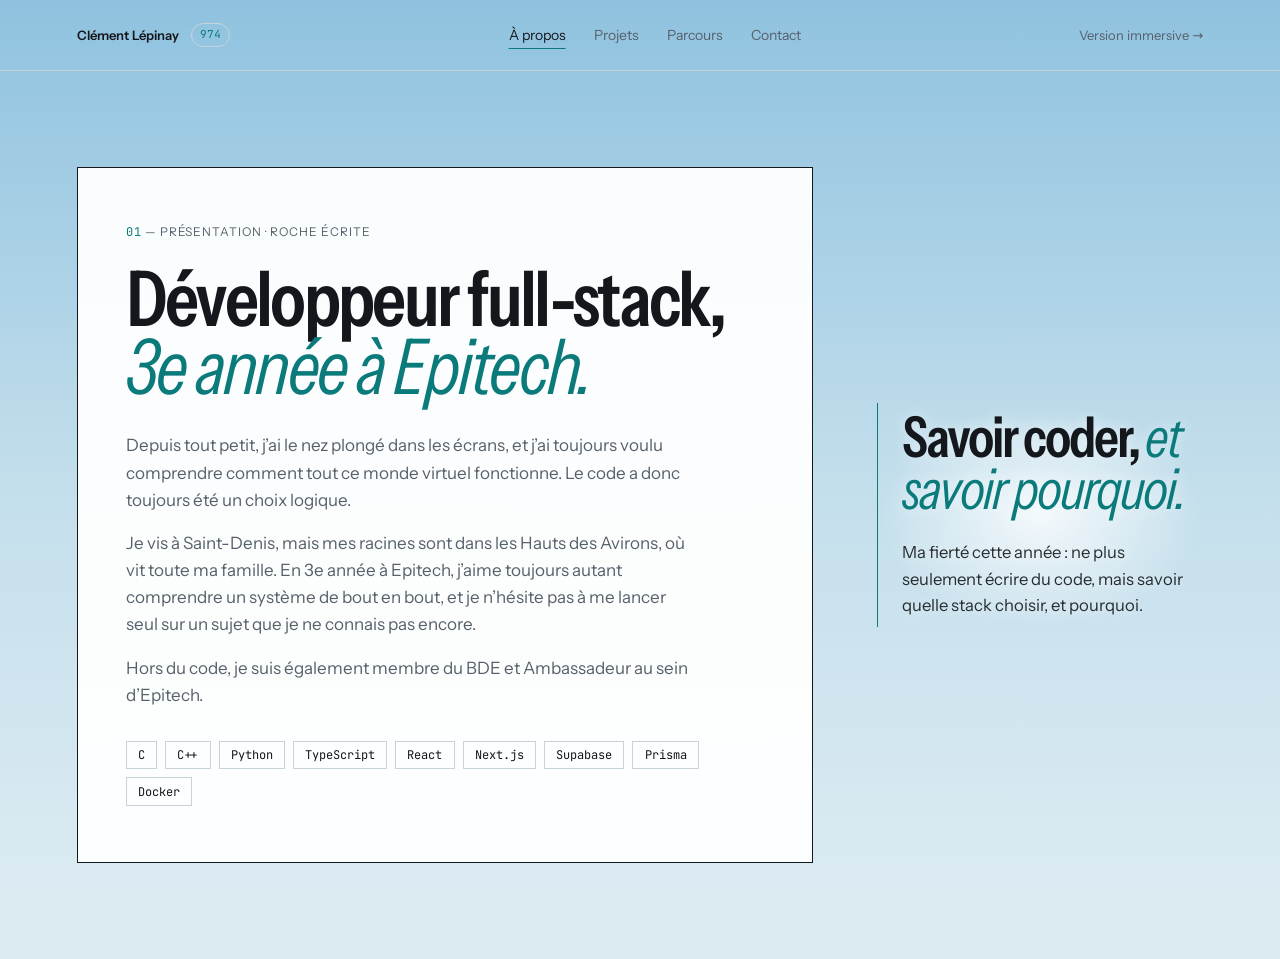
==== commit 4dce543d: "Déploiement 2026-11-17" ====
--- a/a-propos/index.html
+++ b/a-propos/index.html
@@ -4,15 +4,15 @@
     <meta charset="UTF-8" />
     <link rel="icon" type="image/svg+xml" href="/favicon.svg?v=2" />
     <meta name="viewport" content="width=device-width, initial-scale=1.0" />
-    <meta name="theme-color" content="#140D1C" />
+    <meta name="theme-color" content="#DCEBF2" />
     <meta name="description" content="Clément Lépinay, développeur full-stack en 3e année à Epitech, à La Réunion : présentation et compétences." />
     <title>À propos — Clément Lépinay</title>
     <script type="module" crossorigin src="/assets/jsx-runtime-Cx0BB4qO.js"></script>
-    <script type="module" crossorigin src="/assets/pages-DWdVHaPR.js"></script>
-    <script type="module" crossorigin src="/assets/page-main-Cq2NFHq3.js"></script>
-    <link rel="stylesheet" crossorigin href="/assets/pages-DkJfYsFV.css">
+    <script type="module" crossorigin src="/assets/pages-CunhHPvW.js"></script>
+    <script type="module" crossorigin src="/assets/page-main-COyDdwaR.js"></script>
+    <link rel="stylesheet" crossorigin href="/assets/pages-DNhLbOxg.css">
   </head>
   <body>
-    <div id="root"><div aria-hidden="true" class="ground fixed inset-0 -z-20"></div><header class="border-b border-filet px-[max(1.25rem,6vw)] py-4"><div class="flex flex-wrap items-center justify-between gap-x-6 gap-y-3"><a href="/" class="flex items-center gap-3 text-[0.8125rem] font-semibold no-underline">Clément Lépinay<span class="mono accent rounded-full border border-filet px-2 py-0.5 text-[0.6875rem] font-normal">974</span></a><a href="/" class="text-[0.8125rem] text-lilas no-underline transition-colors duration-300 hover:text-creme sm:order-last">Version immersive <span aria-hidden="true">→</span></a><nav aria-label="Pages" class="-mx-1 w-full overflow-x-auto sm:mx-0 sm:w-auto"><ul class="flex gap-1"><li><a href="/a-propos/" aria-current="page" class="block whitespace-nowrap px-3 py-2 text-[0.875rem] text-lilas no-underline transition-colors duration-300 hover:text-creme aria-[current=page]:text-creme aria-[current=page]:underline aria-[current=page]:decoration-corail aria-[current=page]:underline-offset-8">À propos</a></li><li><a href="/projets/" class="block whitespace-nowrap px-3 py-2 text-[0.875rem] text-lilas no-underline transition-colors duration-300 hover:text-creme aria-[current=page]:text-creme aria-[current=page]:underline aria-[current=page]:decoration-corail aria-[current=page]:underline-offset-8">Projets</a></li><li><a href="/parcours/" class="block whitespace-nowrap px-3 py-2 text-[0.875rem] text-lilas no-underline transition-colors duration-300 hover:text-creme aria-[current=page]:text-creme aria-[current=page]:underline aria-[current=page]:decoration-corail aria-[current=page]:underline-offset-8">Parcours</a></li><li><a href="/contact/" class="block whitespace-nowrap px-3 py-2 text-[0.875rem] text-lilas no-underline transition-colors duration-300 hover:text-creme aria-[current=page]:text-creme aria-[current=page]:underline aria-[current=page]:decoration-corail aria-[current=page]:underline-offset-8">Contact</a></li></ul></nav></div></header><h1 class="sr-only">À propos — Clément Lépinay</h1><section id="presentation" aria-labelledby="presentation-title" class="flex flex-col justify-center gap-12 px-[max(1.25rem,6vw)] xl:flex-row py-16 sm:py-24 xl:items-center xl:gap-[max(3rem,5vw)]"><div class="panel w-full px-6 py-10 sm:px-12 sm:py-14 max-w-4xl xl:max-w-[46rem] xl:shrink-0"><p class="label"><span class="mono accent">01</span> — <!-- -->Présentation<!-- --> · <!-- -->Roche Écrite</p><h2 id="presentation-title" class="mt-6 text-[clamp(2.75rem,6vw,5rem)]">Développeur <span class="whitespace-nowrap">full-stack,</span> <em>3e année à Epitech.</em></h2><div class="mt-8 max-w-[52ch] space-y-4 text-lilas"><p>Depuis tout petit, j’ai le nez plongé dans les écrans, et j’ai toujours voulu comprendre comment tout ce monde virtuel fonctionne. Le code a donc toujours été un choix logique.</p><p>Je vis à Saint-Denis, mais mes racines sont dans les Hauts des Avirons, où vit toute ma famille. En 3e année à Epitech, j’aime toujours autant comprendre un système de bout en bout, et je n’hésite pas à me lancer seul sur un sujet que je ne connais pas encore.</p><p>Hors du code, je suis également membre du BDE et Ambassadeur au sein d’Epitech.</p></div><ul class="mt-8 flex flex-wrap gap-2" aria-label="Compétences"><li class="tag">C</li><li class="tag">C++</li><li class="tag">Python</li><li class="tag">TypeScript</li><li class="tag">React</li><li class="tag">Next.js</li><li class="tag">Supabase</li><li class="tag">Prisma</li><li class="tag">Docker</li></ul></div><figure class="scrim border-l border-corail [text-shadow:0_1px_16px_rgb(20_13_28/0.8)] py-2 pl-6 xl:flex-1"><blockquote><p class="text-[clamp(2.25rem,4.4vw,4.25rem)] font-semibold leading-[0.92] tracking-[-0.035em] [font-stretch:78%] [text-wrap:balance]">Savoir coder, <em class="font-normal text-corail">et savoir pourquoi.</em></p></blockquote><figcaption class="mt-6 max-w-[36ch] text-[clamp(1rem,1.3vw,1.15rem)] text-creme/90">Ma fierté cette année : ne plus seulement écrire du code, mais savoir quelle stack choisir, et pourquoi.</figcaption></figure></section></div>
+    <div id="root"><div aria-hidden="true" class="ground fixed inset-0 -z-20"></div><header class="border-b border-filet px-[max(1.25rem,6vw)] py-4"><div class="flex flex-wrap items-center justify-between gap-x-6 gap-y-3"><a href="/" class="flex items-center gap-3 text-[0.8125rem] font-semibold no-underline">Clément Lépinay<span class="mono accent rounded-full border border-filet px-2 py-0.5 text-[0.6875rem] font-normal">974</span></a><a href="/" class="text-[0.8125rem] text-ardoise no-underline transition-colors duration-300 hover:text-encre sm:order-last">Version immersive <span aria-hidden="true">→</span></a><nav aria-label="Pages" class="-mx-1 w-full overflow-x-auto sm:mx-0 sm:w-auto"><ul class="flex gap-1"><li><a href="/a-propos/" aria-current="page" class="block whitespace-nowrap px-3 py-2 text-[0.875rem] text-ardoise no-underline transition-colors duration-300 hover:text-encre aria-[current=page]:text-encre aria-[current=page]:underline aria-[current=page]:decoration-lagon aria-[current=page]:underline-offset-8">À propos</a></li><li><a href="/projets/" class="block whitespace-nowrap px-3 py-2 text-[0.875rem] text-ardoise no-underline transition-colors duration-300 hover:text-encre aria-[current=page]:text-encre aria-[current=page]:underline aria-[current=page]:decoration-lagon aria-[current=page]:underline-offset-8">Projets</a></li><li><a href="/parcours/" class="block whitespace-nowrap px-3 py-2 text-[0.875rem] text-ardoise no-underline transition-colors duration-300 hover:text-encre aria-[current=page]:text-encre aria-[current=page]:underline aria-[current=page]:decoration-lagon aria-[current=page]:underline-offset-8">Parcours</a></li><li><a href="/contact/" class="block whitespace-nowrap px-3 py-2 text-[0.875rem] text-ardoise no-underline transition-colors duration-300 hover:text-encre aria-[current=page]:text-encre aria-[current=page]:underline aria-[current=page]:decoration-lagon aria-[current=page]:underline-offset-8">Contact</a></li></ul></nav></div></header><h1 class="sr-only">À propos — Clément Lépinay</h1><section id="presentation" aria-labelledby="presentation-title" class="flex flex-col justify-center gap-12 px-[max(1.25rem,6vw)] xl:flex-row py-16 sm:py-24 xl:items-center xl:gap-[max(3rem,5vw)]"><div class="panel w-full px-6 py-10 sm:px-12 sm:py-14 max-w-4xl xl:max-w-[46rem] xl:shrink-0"><p class="label"><span class="mono accent">01</span> — <!-- -->Présentation<!-- --> · <!-- -->Roche Écrite</p><h2 id="presentation-title" class="mt-6 text-[clamp(2.75rem,6vw,5rem)]">Développeur <span class="whitespace-nowrap">full-stack,</span> <em>3e année à Epitech.</em></h2><div class="mt-8 max-w-[52ch] space-y-4 text-ardoise"><p>Depuis tout petit, j’ai le nez plongé dans les écrans, et j’ai toujours voulu comprendre comment tout ce monde virtuel fonctionne. Le code a donc toujours été un choix logique.</p><p>Je vis à Saint-Denis, mais mes racines sont dans les Hauts des Avirons, où vit toute ma famille. En 3e année à Epitech, j’aime toujours autant comprendre un système de bout en bout, et je n’hésite pas à me lancer seul sur un sujet que je ne connais pas encore.</p><p>Hors du code, je suis également membre du BDE et Ambassadeur au sein d’Epitech.</p></div><ul class="mt-8 flex flex-wrap gap-2" aria-label="Compétences"><li class="tag">C</li><li class="tag">C++</li><li class="tag">Python</li><li class="tag">TypeScript</li><li class="tag">React</li><li class="tag">Next.js</li><li class="tag">Supabase</li><li class="tag">Prisma</li><li class="tag">Docker</li></ul></div><figure class="scrim border-l border-lagon [text-shadow:0_0_14px_rgb(255_255_255/0.55)] py-2 pl-6 xl:flex-1"><blockquote><p class="text-[clamp(2.25rem,4.4vw,4.25rem)] font-semibold leading-[0.92] tracking-[-0.035em] [font-stretch:78%] [text-wrap:balance]">Savoir coder, <em class="font-normal text-lagon">et savoir pourquoi.</em></p></blockquote><figcaption class="mt-6 max-w-[36ch] text-[clamp(1rem,1.3vw,1.15rem)] text-encre/90">Ma fierté cette année : ne plus seulement écrire du code, mais savoir quelle stack choisir, et pourquoi.</figcaption></figure></section></div>
   </body>
 </html>
--- a/assets/pages-DNhLbOxg.css
+++ b/assets/pages-DNhLbOxg.css
@@ -0,0 +1 @@
+@font-face{font-family:Instrument Sans Variable;font-style:normal;font-display:swap;font-weight:400 700;font-stretch:75% 100%;src:url(/assets/instrument-sans-latin-ext-wdth-normal-C5E2Gvlv.woff2)format("woff2-variations");unicode-range:U+100-2BA,U+2BD-2C5,U+2C7-2CC,U+2CE-2D7,U+2DD-2FF,U+304,U+308,U+329,U+1D00-1DBF,U+1E00-1E9F,U+1EF2-1EFF,U+2020,U+20A0-20AB,U+20AD-20C0,U+2113,U+2C60-2C7F,U+A720-A7FF}@font-face{font-family:Instrument Sans Variable;font-style:normal;font-display:swap;font-weight:400 700;font-stretch:75% 100%;src:url(/assets/instrument-sans-latin-wdth-normal-BVScPF0l.woff2)format("woff2-variations");unicode-range:U+??,U+131,U+152-153,U+2BB-2BC,U+2C6,U+2DA,U+2DC,U+304,U+308,U+329,U+2000-206F,U+20AC,U+2122,U+2191,U+2193,U+2212,U+2215,U+FEFF,U+FFFD}@font-face{font-family:Instrument Sans Variable;font-style:italic;font-display:swap;font-weight:400 700;font-stretch:75% 100%;src:url(/assets/instrument-sans-latin-ext-wdth-italic-Bgl-Q8lL.woff2)format("woff2-variations");unicode-range:U+100-2BA,U+2BD-2C5,U+2C7-2CC,U+2CE-2D7,U+2DD-2FF,U+304,U+308,U+329,U+1D00-1DBF,U+1E00-1E9F,U+1EF2-1EFF,U+2020,U+20A0-20AB,U+20AD-20C0,U+2113,U+2C60-2C7F,U+A720-A7FF}@font-face{font-family:Instrument Sans Variable;font-style:italic;font-display:swap;font-weight:400 700;font-stretch:75% 100%;src:url(/assets/instrument-sans-latin-wdth-italic-Dc9nmmPR.woff2)format("woff2-variations");unicode-range:U+??,U+131,U+152-153,U+2BB-2BC,U+2C6,U+2DA,U+2DC,U+304,U+308,U+329,U+2000-206F,U+20AC,U+2122,U+2191,U+2193,U+2212,U+2215,U+FEFF,U+FFFD}@font-face{font-family:JetBrains Mono Variable;font-style:normal;font-display:swap;font-weight:100 800;src:url([data-uri])format("woff2-variations");unicode-range:U+460-52F,U+1C80-1C8A,U+20B4,U+2DE0-2DFF,U+A640-A69F,U+FE2E-FE2F}@font-face{font-family:JetBrains Mono Variable;font-style:normal;font-display:swap;font-weight:100 800;src:url(/assets/jetbrains-mono-cyrillic-wght-normal-D73BlboJ.woff2)format("woff2-variations");unicode-range:U+301,U+400-45F,U+490-491,U+4B0-4B1,U+2116}@font-face{font-family:JetBrains Mono Variable;font-style:normal;font-display:swap;font-weight:100 800;src:url(/assets/jetbrains-mono-greek-wght-normal-Bw9x6K1M.woff2)format("woff2-variations");unicode-range:U+370-377,U+37A-37F,U+384-38A,U+38C,U+38E-3A1,U+3A3-3FF}@font-face{font-family:JetBrains Mono Variable;font-style:normal;font-display:swap;font-weight:100 800;src:url(/assets/jetbrains-mono-vietnamese-wght-normal-Bt-aOZkq.woff2)format("woff2-variations");unicode-range:U+102-103,U+110-111,U+128-129,U+168-169,U+1A0-1A1,U+1AF-1B0,U+300-301,U+303-304,U+308-309,U+323,U+329,U+1EA0-1EF9,U+20AB}@font-face{font-family:JetBrains Mono Variable;font-style:normal;font-display:swap;font-weight:100 800;src:url(/assets/jetbrains-mono-latin-ext-wght-normal-DBQx-q_a.woff2)format("woff2-variations");unicode-range:U+100-2BA,U+2BD-2C5,U+2C7-2CC,U+2CE-2D7,U+2DD-2FF,U+304,U+308,U+329,U+1D00-1DBF,U+1E00-1E9F,U+1EF2-1EFF,U+2020,U+20A0-20AB,U+20AD-20C0,U+2113,U+2C60-2C7F,U+A720-A7FF}@font-face{font-family:JetBrains Mono Variable;font-style:normal;font-display:swap;font-weight:100 800;src:url(/assets/jetbrains-mono-latin-wght-normal-B9CIFXIH.woff2)format("woff2-variations");unicode-range:U+??,U+131,U+152-153,U+2BB-2BC,U+2C6,U+2DA,U+2DC,U+304,U+308,U+329,U+2000-206F,U+20AC,U+2122,U+2191,U+2193,U+2212,U+2215,U+FEFF,U+FFFD}@layer properties{@supports (((-webkit-hyphens:none)) and (not (margin-trim:inline))) or ((-moz-orient:inline) and (not (color:rgb(from red r g b)))){*,:before,:after,::backdrop{--tw-translate-x:0;--tw-translate-y:0;--tw-translate-z:0;--tw-rotate-x:initial;--tw-rotate-y:initial;--tw-rotate-z:initial;--tw-skew-x:initial;--tw-skew-y:initial;--tw-space-y-reverse:0;--tw-border-style:solid;--tw-leading:initial;--tw-font-weight:initial;--tw-tracking:initial;--tw-shadow:0 0 #0000;--tw-shadow-color:initial;--tw-shadow-alpha:100%;--tw-inset-shadow:0 0 #0000;--tw-inset-shadow-color:initial;--tw-inset-shadow-alpha:100%;--tw-ring-color:initial;--tw-ring-shadow:0 0 #0000;--tw-inset-ring-color:initial;--tw-inset-ring-shadow:0 0 #0000;--tw-ring-inset:initial;--tw-ring-offset-width:0px;--tw-ring-offset-color:#fff;--tw-ring-offset-shadow:0 0 #0000;--tw-blur:initial;--tw-brightness:initial;--tw-contrast:initial;--tw-grayscale:initial;--tw-hue-rotate:initial;--tw-invert:initial;--tw-opacity:initial;--tw-saturate:initial;--tw-sepia:initial;--tw-drop-shadow:initial;--tw-drop-shadow-color:initial;--tw-drop-shadow-alpha:100%;--tw-drop-shadow-size:initial;--tw-backdrop-blur:initial;--tw-backdrop-brightness:initial;--tw-backdrop-contrast:initial;--tw-backdrop-grayscale:initial;--tw-backdrop-hue-rotate:initial;--tw-backdrop-invert:initial;--tw-backdrop-opacity:initial;--tw-backdrop-saturate:initial;--tw-backdrop-sepia:initial;--tw-duration:initial;--tw-ease:initial;--tw-content:"";--tw-outline-style:solid}}}@layer theme{:root,:host{--font-sans:"Instrument Sans Variable", ui-sans-serif, system-ui, sans-serif;--font-mono:"JetBrains Mono Variable", ui-monospace, monospace;--spacing:.25rem;--container-4xl:56rem;--container-5xl:64rem;--text-xs:.75rem;--text-xs--line-height:calc(1 / .75);--font-weight-normal:400;--font-weight-semibold:600;--tracking-normal:0em;--leading-snug:1.375;--radius-lg:.5rem;--aspect-video:16 / 9;--default-transition-duration:.15s;--default-transition-timing-function:cubic-bezier(.4, 0, .2, 1);--default-font-family:var(--font-sans);--default-mono-font-family:var(--font-mono);--color-ciel:#dcebf2;--color-papier:#fff;--color-filet:#c6d3da;--color-encre:#14181c;--color-ardoise:#56616b;--color-lagon:#0b7a7a;--ease-out-expo:cubic-bezier(.16, 1, .3, 1)}}@layer base{*,:after,:before,::backdrop{box-sizing:border-box;border:0 solid;margin:0;padding:0}::file-selector-button{box-sizing:border-box;border:0 solid;margin:0;padding:0}html,:host{-webkit-text-size-adjust:100%;tab-size:4;line-height:1.5;font-family:var(--default-font-family,-apple-system, BlinkMacSystemFont, "Segoe UI", Roboto, "Helvetica Neue", "Noto Sans", Arial, sans-serif, "Apple Color Emoji", "Segoe UI Emoji", "Segoe UI Symbol", "Noto Color Emoji");font-feature-settings:var(--default-font-feature-settings,normal);font-variation-settings:var(--default-font-variation-settings,normal);-webkit-tap-highlight-color:transparent}hr{height:0;color:inherit;border-top-width:1px}abbr:where([title]){-webkit-text-decoration:underline dotted;text-decoration:underline dotted}h1,h2,h3,h4,h5,h6{font-size:inherit;font-weight:inherit}a{color:inherit;-webkit-text-decoration:inherit;-webkit-text-decoration:inherit;-webkit-text-decoration:inherit;-webkit-text-decoration:inherit;text-decoration:inherit}b,strong{font-weight:bolder}code,kbd,samp,pre{font-family:var(--default-mono-font-family,ui-monospace, SFMono-Regular, Menlo, Monaco, Consolas, "Liberation Mono", "Courier New", monospace);font-feature-settings:var(--default-mono-font-feature-settings,normal);font-variation-settings:var(--default-mono-font-variation-settings,normal);font-size:1em}small{font-size:80%}sub,sup{vertical-align:baseline;font-size:75%;line-height:0;position:relative}sub{bottom:-.25em}sup{top:-.5em}table{text-indent:0;border-color:inherit;border-collapse:collapse}:-moz-focusring:where(:not(iframe)){outline:auto}progress{vertical-align:baseline}summary{display:list-item}ol,ul,menu{list-style:none}img,svg,video,canvas,audio,iframe,embed,object{vertical-align:middle;display:block}img,video{max-width:100%;height:auto}button,input,select,optgroup,textarea{font:inherit;font-feature-settings:inherit;font-variation-settings:inherit;letter-spacing:inherit;color:inherit;opacity:1;background-color:#0000;border-radius:0}::file-selector-button{font:inherit;font-feature-settings:inherit;font-variation-settings:inherit;letter-spacing:inherit;color:inherit;opacity:1;background-color:#0000;border-radius:0}:where(select:is([multiple],[size])) optgroup{font-weight:bolder}:where(select:is([multiple],[size])) optgroup option{padding-inline-start:20px}::file-selector-button{margin-inline-end:4px}::placeholder{opacity:1}@supports (not ((-webkit-appearance:-apple-pay-button))) or (contain-intrinsic-size:1px){::placeholder{color:currentColor}@supports (color:color-mix(in lab, red, red)){::placeholder{color:color-mix(in oklab, currentcolor 50%, transparent)}}}textarea{resize:vertical}::-webkit-search-decoration{-webkit-appearance:none}::-webkit-date-and-time-value{min-height:1lh;text-align:inherit}::-webkit-datetime-edit{display:inline-flex}::-webkit-datetime-edit-fields-wrapper{padding:0}::-webkit-datetime-edit{padding-block:0}::-webkit-datetime-edit-year-field{padding-block:0}::-webkit-datetime-edit-month-field{padding-block:0}::-webkit-datetime-edit-day-field{padding-block:0}::-webkit-datetime-edit-hour-field{padding-block:0}::-webkit-datetime-edit-minute-field{padding-block:0}::-webkit-datetime-edit-second-field{padding-block:0}::-webkit-datetime-edit-millisecond-field{padding-block:0}::-webkit-datetime-edit-meridiem-field{padding-block:0}::-webkit-calendar-picker-indicator{line-height:1}:-moz-ui-invalid{box-shadow:none}button,input:where([type=button],[type=reset],[type=submit]){appearance:button}::file-selector-button{appearance:button}::-webkit-inner-spin-button{height:auto}::-webkit-outer-spin-button{height:auto}[hidden]:where(:not([hidden=until-found])){display:none!important}html{background:var(--color-ciel);color:var(--color-encre);--lightningcss-light:initial;--lightningcss-dark: ;color-scheme:light;scrollbar-color:var(--color-ardoise) var(--color-ciel);-webkit-text-size-adjust:100%}body{font-family:var(--font-sans);-webkit-font-smoothing:antialiased;font-size:1.0625rem;line-height:1.6}::selection{background:var(--color-lagon);color:var(--color-papier)}:focus-visible{outline:2px solid var(--color-lagon);outline-offset:4px}a{text-underline-offset:.25em;text-decoration-thickness:1px}h1,h2,h3{letter-spacing:-.035em;text-wrap:balance;font-weight:600;font-stretch:78%;line-height:.88}h3{letter-spacing:-.02em;line-height:1.05}:is(h1,h2,h3) em{color:var(--color-lagon);font-style:italic;font-weight:400}}@layer components{.ground{background:linear-gradient(#8fc2df 0%, #c4dfec 55%, var(--color-ciel) 100%)}.accent{color:var(--color-lagon)}.mono{font-family:var(--font-mono);font-variant-numeric:tabular-nums}.label{letter-spacing:.08em;text-transform:uppercase;color:var(--color-ardoise);font-size:.75rem;line-height:1.4}.panel{border:1px solid var(--color-encre);background:#fffffff0}.tag{font-family:var(--font-mono);border:1px solid var(--color-filet);color:var(--color-encre);padding:.45rem .7rem;font-size:.75rem;line-height:1}.btn,.btn-ghost{align-items:center;gap:.6rem;padding:.85rem 1.3rem;font-size:.875rem;font-weight:600;text-decoration:none;transition:background-color .3s,border-color .3s,color .3s,box-shadow .3s;display:inline-flex}.btn{background:var(--color-lagon);color:var(--color-papier)}.btn:hover{background:var(--color-encre)}.btn-ghost{border:1px solid var(--color-encre);background:var(--color-papier);color:var(--color-encre)}.btn-ghost:hover{background:var(--color-ciel)}.project-card{background:var(--color-papier);transition:border-color .4s}.project-card.is-active{border-color:var(--color-lagon);box-shadow:inset 0 0 0 1px var(--color-lagon)}.step-dot{background:var(--color-filet);transition:background-color .4s,box-shadow .4s}.is-reached .step-dot,section:not(.is-horizontal) .step-dot{background:var(--color-lagon);box-shadow:0 0 0 4px #0b7a7a26}.progress-dot{background:var(--color-papier);border-color:var(--color-encre);transition:background-color .3s,border-color .3s,box-shadow .3s}.progress-dot.is-reached{background:var(--color-lagon);border-color:var(--color-lagon);box-shadow:0 0 0 3px #0b7a7a26}.scrim{background:radial-gradient(closest-side,#fffc,#fff0 100%)}@media (width>=1100px){section:not(.is-horizontal) .h-track{grid-template-columns:repeat(var(--cols), minmax(0, 1fr))}}.h-track{grid-template-columns:repeat(auto-fill,minmax(min(100%,20rem),1fr));gap:1.5rem;display:grid}.is-horizontal{height:100svh;overflow:hidden;-webkit-mask-image:linear-gradient(90deg,#000 calc(100% - 8rem),#0000 calc(100% - 3rem));mask-image:linear-gradient(90deg,#000 calc(100% - 8rem),#0000 calc(100% - 3rem))}.is-horizontal .h-track{flex-wrap:nowrap;gap:clamp(1.25rem,3vw,2.5rem);width:max-content;padding-inline:max(1.25rem,6vw);display:flex}.is-horizontal .h-track.enter-right{padding-left:max(40vw,6rem)}.is-horizontal .timeline{align-items:flex-start}.is-horizontal .timeline>li{margin-top:calc(3rem + var(--drop) * clamp(2.5rem, 100svh - 44rem, 7rem))}@media (height<=820px){.is-horizontal .parcours-intro{display:none}}}@layer utilities{.pointer-events-none{pointer-events:none}.collapse{visibility:collapse}.invisible{visibility:hidden}.visible{visibility:visible}.sr-only{clip-path:inset(50%);white-space:nowrap;border-width:0;width:1px;height:1px;margin:-1px;padding:0;position:absolute;overflow:hidden}.absolute{position:absolute}.fixed{position:fixed}.relative{position:relative}.static{position:static}.sticky{position:sticky}.inset-0{inset:0}.inset-x-\[max\(1\.25rem\,4vw\)\]{inset-inline:max(1.25rem,4vw)}.inset-y-0{inset-block:0}.-top-10{top:calc(var(--spacing) * -10)}.-top-\[4px\]{top:-4px}.-top-\[22px\]{top:-22px}.top-0{top:0}.top-1\/2{top:50%}.top-6{top:calc(var(--spacing) * 6)}.top-\[16\%\]{top:16%}.top-full{top:100%}.right-0{right:0}.right-2{right:calc(var(--spacing) * 2)}.right-\[-4px\]{right:-4px}.right-\[max\(0\.5rem\,1\.25vw\)\]{right:max(.5rem,1.25vw)}.right-\[max\(1\.25rem\,2vw\)\]{right:max(1.25rem,2vw)}.right-\[max\(1\.25rem\,4vw\)\]{right:max(1.25rem,4vw)}.bottom-0{bottom:0}.bottom-2{bottom:calc(var(--spacing) * 2)}.bottom-6{bottom:calc(var(--spacing) * 6)}.bottom-\[max\(1\.5rem\,5vh\)\]{bottom:max(1.5rem,5vh)}.-left-\[4px\]{left:-4px}.left-0{left:0}.left-1\/2{left:50%}.left-2{left:calc(var(--spacing) * 2)}.left-6{left:calc(var(--spacing) * 6)}.left-\[max\(1\.25rem\,4vw\)\]{left:max(1.25rem,4vw)}.-z-10{z-index:calc(10 * -1)}.-z-20{z-index:calc(20 * -1)}.z-40{z-index:40}.z-50{z-index:50}.z-\[-5\]{z-index:-5}.container{width:100%}@media (width>=40rem){.container{max-width:40rem}}@media (width>=48rem){.container{max-width:48rem}}@media (width>=64rem){.container{max-width:64rem}}@media (width>=80rem){.container{max-width:80rem}}@media (width>=96rem){.container{max-width:96rem}}.m-auto{margin:auto}.-mx-1{margin-inline:calc(var(--spacing) * -1)}.mx-auto{margin-inline:auto}.mt-1{margin-top:var(--spacing)}.mt-2{margin-top:calc(var(--spacing) * 2)}.mt-3{margin-top:calc(var(--spacing) * 3)}.mt-4{margin-top:calc(var(--spacing) * 4)}.mt-5{margin-top:calc(var(--spacing) * 5)}.mt-6{margin-top:calc(var(--spacing) * 6)}.mt-8{margin-top:calc(var(--spacing) * 8)}.mt-10{margin-top:calc(var(--spacing) * 10)}.mt-20{margin-top:calc(var(--spacing) * 20)}.mt-auto{margin-top:auto}.block{display:block}.flex{display:flex}.grid{display:grid}.hidden{display:none}.inline-block{display:inline-block}.table{display:table}.aspect-\[16\/10\]{aspect-ratio:16/10}.aspect-video{aspect-ratio:var(--aspect-video)}.size-2{width:calc(var(--spacing) * 2);height:calc(var(--spacing) * 2)}.size-2\.5{width:calc(var(--spacing) * 2.5);height:calc(var(--spacing) * 2.5)}.size-\[7px\]{width:7px;height:7px}.size-\[9px\]{width:9px;height:9px}.h-10{height:calc(var(--spacing) * 10)}.h-\[36vh\]{height:36vh}.h-\[120svh\]{height:120svh}.h-auto{height:auto}.h-full{height:100%}.h-px{height:1px}.h-svh{height:100svh}.max-h-\[88svh\]{max-height:88svh}.min-h-svh{min-height:100svh}.w-0{width:0}.w-8{width:calc(var(--spacing) * 8)}.w-\[11\.5rem\]{width:11.5rem}.w-\[min\(78vw\,24rem\)\]{width:min(78vw,24rem)}.w-\[min\(80vw\,30rem\)\]{width:min(80vw,30rem)}.w-\[min\(92vw\,46rem\)\]{width:min(92vw,46rem)}.w-full{width:100%}.w-px{width:1px}.max-w-4xl{max-width:var(--container-4xl)}.max-w-5xl{max-width:var(--container-5xl)}.max-w-\[36ch\]{max-width:36ch}.max-w-\[40ch\]{max-width:40ch}.max-w-\[44ch\]{max-width:44ch}.max-w-\[48ch\]{max-width:48ch}.max-w-\[52ch\]{max-width:52ch}.max-w-\[65ch\]{max-width:65ch}.flex-1{flex:1}.shrink-0{flex-shrink:0}.origin-top{transform-origin:top}.-translate-x-1\/2{--tw-translate-x:calc(calc(1 / 2 * 100%) * -1);translate:var(--tw-translate-x) var(--tw-translate-y)}.-translate-x-\[4px\]{--tw-translate-x:calc(4px * -1);translate:var(--tw-translate-x) var(--tw-translate-y)}.-translate-y-1\/2{--tw-translate-y:calc(calc(1 / 2 * 100%) * -1);translate:var(--tw-translate-x) var(--tw-translate-y)}.-translate-y-\[4px\]{--tw-translate-y:calc(4px * -1);translate:var(--tw-translate-x) var(--tw-translate-y)}.transform{transform:var(--tw-rotate-x,) var(--tw-rotate-y,) var(--tw-rotate-z,) var(--tw-skew-x,) var(--tw-skew-y,)}.cursor-pointer{cursor:pointer}.resize{resize:both}.flex-col{flex-direction:column}.flex-wrap{flex-wrap:wrap}.items-baseline{align-items:baseline}.items-center{align-items:center}.items-start{align-items:flex-start}.justify-between{justify-content:space-between}.justify-center{justify-content:center}.gap-1{gap:var(--spacing)}.gap-1\.5{gap:calc(var(--spacing) * 1.5)}.gap-2{gap:calc(var(--spacing) * 2)}.gap-3{gap:calc(var(--spacing) * 3)}.gap-4{gap:calc(var(--spacing) * 4)}.gap-5{gap:calc(var(--spacing) * 5)}.gap-6{gap:calc(var(--spacing) * 6)}.gap-12{gap:calc(var(--spacing) * 12)}:where(.space-y-4>:not(:last-child)){--tw-space-y-reverse:0;margin-block-start:calc(calc(var(--spacing) * 4) * var(--tw-space-y-reverse));margin-block-end:calc(calc(var(--spacing) * 4) * calc(1 - var(--tw-space-y-reverse)))}.gap-x-6{column-gap:calc(var(--spacing) * 6)}.gap-y-3{row-gap:calc(var(--spacing) * 3)}.overflow-hidden{overflow:hidden}.overflow-visible{overflow:visible}.overflow-x-auto{overflow-x:auto}.overflow-y-auto{overflow-y:auto}.overscroll-contain{overscroll-behavior:contain}.rounded-full{border-radius:2147483647px}.rounded-lg{border-radius:var(--radius-lg)}.border{border-style:var(--tw-border-style);border-width:1px}.border-y{border-block-style:var(--tw-border-style);border-block-width:1px}.border-t{border-top-style:var(--tw-border-style);border-top-width:1px}.border-b{border-bottom-style:var(--tw-border-style);border-bottom-width:1px}.border-l{border-left-style:var(--tw-border-style);border-left-width:1px}.border-filet{border-color:var(--color-filet)}.border-lagon{border-color:var(--color-lagon)}.bg-\[\#7fc3d4\]{background-color:#7fc3d4}.bg-ciel{background-color:var(--color-ciel)}.bg-ciel\/80{background-color:#dcebf2cc}@supports (color:color-mix(in lab, red, red)){.bg-ciel\/80{background-color:color-mix(in oklab, var(--color-ciel) 80%, transparent)}}.bg-filet{background-color:var(--color-filet)}.bg-lagon{background-color:var(--color-lagon)}.object-cover{object-fit:cover}.p-0{padding:0}.p-3{padding:calc(var(--spacing) * 3)}.p-5{padding:calc(var(--spacing) * 5)}.px-2{padding-inline:calc(var(--spacing) * 2)}.px-3{padding-inline:calc(var(--spacing) * 3)}.px-6{padding-inline:calc(var(--spacing) * 6)}.px-\[max\(1\.25rem\,6vw\)\]{padding-inline:max(1.25rem,6vw)}.py-0\.5{padding-block:calc(var(--spacing) * .5)}.py-1{padding-block:var(--spacing)}.py-2{padding-block:calc(var(--spacing) * 2)}.py-3{padding-block:calc(var(--spacing) * 3)}.py-3\.5{padding-block:calc(var(--spacing) * 3.5)}.py-4{padding-block:calc(var(--spacing) * 4)}.py-6{padding-block:calc(var(--spacing) * 6)}.py-10{padding-block:calc(var(--spacing) * 10)}.py-16{padding-block:calc(var(--spacing) * 16)}.py-24{padding-block:calc(var(--spacing) * 24)}.py-28{padding-block:calc(var(--spacing) * 28)}.pt-5{padding-top:calc(var(--spacing) * 5)}.pt-6{padding-top:calc(var(--spacing) * 6)}.pt-10{padding-top:calc(var(--spacing) * 10)}.pt-16{padding-top:calc(var(--spacing) * 16)}.pt-32{padding-top:calc(var(--spacing) * 32)}.pb-4{padding-bottom:calc(var(--spacing) * 4)}.pb-6{padding-bottom:calc(var(--spacing) * 6)}.pb-8{padding-bottom:calc(var(--spacing) * 8)}.pb-\[0\.1em\]{padding-bottom:.1em}.pb-\[0\.06em\]{padding-bottom:.06em}.pl-3{padding-left:calc(var(--spacing) * 3)}.pl-6{padding-left:calc(var(--spacing) * 6)}.text-center{text-align:center}.text-left{text-align:left}.text-right{text-align:right}.text-xs{font-size:var(--text-xs);line-height:var(--tw-leading,var(--text-xs--line-height))}.text-\[0\.75rem\]{font-size:.75rem}.text-\[0\.95rem\]{font-size:.95rem}.text-\[0\.625rem\]{font-size:.625rem}.text-\[0\.875rem\]{font-size:.875rem}.text-\[0\.6875rem\]{font-size:.6875rem}.text-\[0\.8125rem\]{font-size:.8125rem}.text-\[1\.5rem\]{font-size:1.5rem}.text-\[1\.6rem\]{font-size:1.6rem}.text-\[1\.75rem\]{font-size:1.75rem}.text-\[2\.25rem\]{font-size:2.25rem}.text-\[clamp\(1\.05rem\,1\.8vw\,1\.35rem\)\]{font-size:clamp(1.05rem,1.8vw,1.35rem)}.text-\[clamp\(1\.5rem\,4vw\,2\.75rem\)\]{font-size:clamp(1.5rem,4vw,2.75rem)}.text-\[clamp\(1\.75rem\,4vw\,2\.5rem\)\]{font-size:clamp(1.75rem,4vw,2.5rem)}.text-\[clamp\(1rem\,1\.3vw\,1\.15rem\)\]{font-size:clamp(1rem,1.3vw,1.15rem)}.text-\[clamp\(1rem\,1\.6vw\,1\.25rem\)\]{font-size:clamp(1rem,1.6vw,1.25rem)}.text-\[clamp\(2\.5rem\,6vw\,4\.5rem\)\]{font-size:clamp(2.5rem,6vw,4.5rem)}.text-\[clamp\(2\.25rem\,4\.4vw\,4\.25rem\)\]{font-size:clamp(2.25rem,4.4vw,4.25rem)}.text-\[clamp\(2\.25rem\,5vw\,3\.5rem\)\]{font-size:clamp(2.25rem,5vw,3.5rem)}.text-\[clamp\(2\.75rem\,6vw\,5rem\)\]{font-size:clamp(2.75rem,6vw,5rem)}.text-\[clamp\(2\.75rem\,7vw\,5\.5rem\)\]{font-size:clamp(2.75rem,7vw,5.5rem)}.text-\[clamp\(3rem\,8vw\,6\.5rem\)\]{font-size:clamp(3rem,8vw,6.5rem)}.text-\[clamp\(5\.75rem\,12\.2vw\,11rem\)\]{font-size:clamp(5.75rem,12.2vw,11rem)}.leading-\[0\.92\]{--tw-leading:.92;line-height:.92}.leading-none{--tw-leading:1;line-height:1}.leading-snug{--tw-leading:var(--leading-snug);line-height:var(--leading-snug)}.font-normal{--tw-font-weight:var(--font-weight-normal);font-weight:var(--font-weight-normal)}.font-semibold{--tw-font-weight:var(--font-weight-semibold);font-weight:var(--font-weight-semibold)}.tracking-\[-0\.02em\]{--tw-tracking:-.02em;letter-spacing:-.02em}.tracking-\[-0\.03em\]{--tw-tracking:-.03em;letter-spacing:-.03em}.tracking-\[-0\.035em\]{--tw-tracking:-.035em;letter-spacing:-.035em}.tracking-\[0\.06em\]{--tw-tracking:.06em;letter-spacing:.06em}.tracking-\[0\.08em\]{--tw-tracking:.08em;letter-spacing:.08em}.tracking-\[0\.12em\]{--tw-tracking:.12em;letter-spacing:.12em}.tracking-normal{--tw-tracking:var(--tracking-normal);letter-spacing:var(--tracking-normal)}.\[text-wrap\:balance\]{text-wrap:balance}.break-all{word-break:break-all}.whitespace-nowrap{white-space:nowrap}.text-ardoise{color:var(--color-ardoise)}.text-encre{color:var(--color-encre)}.text-encre\/75{color:#14181cbf}@supports (color:color-mix(in lab, red, red)){.text-encre\/75{color:color-mix(in oklab, var(--color-encre) 75%, transparent)}}.text-encre\/80{color:#14181ccc}@supports (color:color-mix(in lab, red, red)){.text-encre\/80{color:color-mix(in oklab, var(--color-encre) 80%, transparent)}}.text-encre\/90{color:#14181ce6}@supports (color:color-mix(in lab, red, red)){.text-encre\/90{color:color-mix(in oklab, var(--color-encre) 90%, transparent)}}.text-lagon{color:var(--color-lagon)}.uppercase{text-transform:uppercase}.italic{font-style:italic}.\[font-stretch\:78\%\]{font-stretch:78%}.no-underline{text-decoration-line:none}.underline{text-decoration-line:underline}.decoration-filet{-webkit-text-decoration-color:var(--color-filet);-webkit-text-decoration-color:var(--color-filet);-webkit-text-decoration-color:var(--color-filet);text-decoration-color:var(--color-filet)}.decoration-lagon{-webkit-text-decoration-color:var(--color-lagon);-webkit-text-decoration-color:var(--color-lagon);-webkit-text-decoration-color:var(--color-lagon);text-decoration-color:var(--color-lagon)}.decoration-transparent{text-decoration-color:#0000}.decoration-1{text-decoration-thickness:1px}.decoration-2{text-decoration-thickness:2px}.underline-offset-\[0\.2em\]{text-underline-offset:.2em}.underline-offset-\[6px\]{text-underline-offset:6px}.opacity-0{opacity:0}.shadow{--tw-shadow:0 1px 3px 0 var(--tw-shadow-color,#0000001a), 0 1px 2px -1px var(--tw-shadow-color,#0000001a);box-shadow:var(--tw-inset-shadow), var(--tw-inset-ring-shadow), var(--tw-ring-offset-shadow), var(--tw-ring-shadow), var(--tw-shadow)}.shadow-\[0_0_10px_2px_rgb\(226_192_125\/0\.45\)\]{--tw-shadow:0 0 10px 2px var(--tw-shadow-color,#e2c07d73);box-shadow:var(--tw-inset-shadow), var(--tw-inset-ring-shadow), var(--tw-ring-offset-shadow), var(--tw-ring-shadow), var(--tw-shadow)}.outline-offset-4{outline-offset:4px}.outline-lagon{outline-color:var(--color-lagon)}.blur{--tw-blur:blur(8px);filter:var(--tw-blur,) var(--tw-brightness,) var(--tw-contrast,) var(--tw-grayscale,) var(--tw-hue-rotate,) var(--tw-invert,) var(--tw-saturate,) var(--tw-sepia,) var(--tw-drop-shadow,)}.backdrop-filter{-webkit-backdrop-filter:var(--tw-backdrop-blur,) var(--tw-backdrop-brightness,) var(--tw-backdrop-contrast,) var(--tw-backdrop-grayscale,) var(--tw-backdrop-hue-rotate,) var(--tw-backdrop-invert,) var(--tw-backdrop-opacity,) var(--tw-backdrop-saturate,) var(--tw-backdrop-sepia,);backdrop-filter:var(--tw-backdrop-blur,) var(--tw-backdrop-brightness,) var(--tw-backdrop-contrast,) var(--tw-backdrop-grayscale,) var(--tw-backdrop-hue-rotate,) var(--tw-backdrop-invert,) var(--tw-backdrop-opacity,) var(--tw-backdrop-saturate,) var(--tw-backdrop-sepia,)}.transition{transition-property:color,background-color,border-color,outline-color,text-decoration-color,fill,stroke,--tw-gradient-from,--tw-gradient-via,--tw-gradient-to,opacity,box-shadow,transform,translate,scale,rotate,filter,-webkit-backdrop-filter,backdrop-filter,display,content-visibility,overlay,pointer-events;transition-timing-function:var(--tw-ease,var(--default-transition-timing-function));transition-duration:var(--tw-duration,var(--default-transition-duration))}.transition-colors{transition-property:color,background-color,border-color,outline-color,text-decoration-color,fill,stroke,--tw-gradient-from,--tw-gradient-via,--tw-gradient-to;transition-timing-function:var(--tw-ease,var(--default-transition-timing-function));transition-duration:var(--tw-duration,var(--default-transition-duration))}.transition-opacity{transition-property:opacity;transition-timing-function:var(--tw-ease,var(--default-transition-timing-function));transition-duration:var(--tw-duration,var(--default-transition-duration))}.duration-300{--tw-duration:.3s;transition-duration:.3s}.duration-500{--tw-duration:.5s;transition-duration:.5s}.duration-700{--tw-duration:.7s;transition-duration:.7s}.ease-out-expo{--tw-ease:var(--ease-out-expo);transition-timing-function:var(--ease-out-expo)}.will-change-transform{will-change:transform}.\[perspective\:1400px\]{perspective:1400px}.\[text-shadow\:0_0_8px_\#070707\,0_0_2px_\#070707\]{text-shadow:0 0 8px #070707,0 0 2px #070707}.\[text-shadow\:0_0_8px_\#070707\]{text-shadow:0 0 8px #070707}.\[text-shadow\:0_0_8px_\#dcebf2\,0_0_2px_\#dcebf2\]{text-shadow:0 0 8px #dcebf2,0 0 2px #dcebf2}.\[text-shadow\:0_0_12px_\#dcebf2\]{text-shadow:0 0 12px #dcebf2}.\[text-shadow\:0_0_14px_rgb\(255_255_255\/0\.55\)\]{text-shadow:0 0 14px #ffffff8c}@media (hover:hover){.group-hover\:text-encre:is(:where(.group):hover *){color:var(--color-encre)}.group-hover\:decoration-lagon:is(:where(.group):hover *){-webkit-text-decoration-color:var(--color-lagon);-webkit-text-decoration-color:var(--color-lagon);-webkit-text-decoration-color:var(--color-lagon);text-decoration-color:var(--color-lagon)}}.after\:absolute:after{content:var(--tw-content);position:absolute}.after\:inset-0:after{content:var(--tw-content);inset:0}@media (hover:hover){.hover\:text-encre:hover{color:var(--color-encre)}.hover\:text-lagon:hover{color:var(--color-lagon)}}.focus-visible\:outline-none:focus-visible{--tw-outline-style:none;outline-style:none}.has-\[\:focus-visible\]\:outline:has(:focus-visible){outline-style:var(--tw-outline-style);outline-width:1px}.aria-\[current\=page\]\:text-encre[aria-current=page]{color:var(--color-encre)}.aria-\[current\=page\]\:underline[aria-current=page]{text-decoration-line:underline}.aria-\[current\=page\]\:decoration-lagon[aria-current=page]{-webkit-text-decoration-color:var(--color-lagon);-webkit-text-decoration-color:var(--color-lagon);-webkit-text-decoration-color:var(--color-lagon);text-decoration-color:var(--color-lagon)}.aria-\[current\=page\]\:underline-offset-8[aria-current=page]{text-underline-offset:8px}@media (width>=40rem){.sm\:order-last{order:9999}.sm\:mx-0{margin-inline:0}.sm\:block{display:block}.sm\:flex{display:flex}.sm\:w-auto{width:auto}.sm\:grid-cols-\[14rem_1fr\]{grid-template-columns:14rem 1fr}.sm\:gap-8{gap:calc(var(--spacing) * 8)}.sm\:p-8{padding:calc(var(--spacing) * 8)}.sm\:px-8{padding-inline:calc(var(--spacing) * 8)}.sm\:px-12{padding-inline:calc(var(--spacing) * 12)}.sm\:px-20{padding-inline:calc(var(--spacing) * 20)}.sm\:py-14{padding-block:calc(var(--spacing) * 14)}.sm\:py-24{padding-block:calc(var(--spacing) * 24)}.sm\:pt-24{padding-top:calc(var(--spacing) * 24)}.sm\:pb-52{padding-bottom:calc(var(--spacing) * 52)}}@media (width>=48rem){.md\:block{display:block}.md\:flex{display:flex}.md\:hidden{display:none}.md\:inline{display:inline}}@media (width>=64rem){.lg\:block{display:block}.lg\:hidden{display:none}}@media (width>=80rem){.xl\:max-w-\[46rem\]{max-width:46rem}.xl\:flex-1{flex:1}.xl\:shrink-0{flex-shrink:0}.xl\:flex-row{flex-direction:row}.xl\:items-center{align-items:center}.xl\:gap-\[max\(3rem\,5vw\)\]{gap:max(3rem,5vw)}}.\[\&\.is-horizontal\]\:py-14.is-horizontal{padding-block:calc(var(--spacing) * 14)}.is-horizontal .\[\.is-horizontal_\&\]\:block{display:block}.is-horizontal .\[\.is-horizontal_\&\]\:w-\[min\(78vw\,24rem\)\]{width:min(78vw,24rem)}.is-horizontal .\[\.is-horizontal_\&\]\:w-\[min\(80vw\,30rem\)\]{width:min(80vw,30rem)}.webgl .\[\.webgl_\&\]\:block{display:block}.webgl .\[\.webgl_\&\]\:h-\[220svh\]{height:220svh}@media (prefers-reduced-motion:reduce){.webgl .motion-reduce\:\[\.webgl_\&\]\:hidden{display:none}.webgl .motion-reduce\:\[\.webgl_\&\]\:h-svh{height:100svh}}}dialog::backdrop{-webkit-backdrop-filter:blur(4px);backdrop-filter:blur(4px);background:#14181c66}@media (prefers-reduced-motion:reduce){*,:before,:after{transition-duration:.01ms!important;animation-duration:.01ms!important}}.item-more{display:none}.is-immersive{height:100svh;position:relative;padding:0!important}.is-immersive:before{content:"";pointer-events:none;background:radial-gradient(120% 100% at 0 100%,#ffffffe0,#fff0 70%);position:absolute;inset:30% 35% 0 0}.is-immersive .section-head{clip-path:inset(50%);width:1px;height:1px;position:absolute;overflow:hidden}.is-immersive .h-track{padding:0;display:block;position:absolute;inset:0}.is-immersive [data-item]{width:min(34rem,42vw);box-shadow:none;opacity:0;pointer-events:none;transition:opacity .45s, translate .6s var(--ease-out-expo);background:0 0;border:0;margin:0;padding:0;position:absolute;bottom:10svh;left:max(1.25rem,6vw);translate:0 1.25rem}.is-immersive [data-item].is-shown,.is-immersive [data-item]:focus-within{opacity:1;pointer-events:auto;translate:0}.is-immersive .project-card>:first-child,.is-immersive [data-item]>[aria-hidden]:first-child{display:none}.is-immersive [data-item] h3{margin-top:.25rem;font-size:clamp(3rem,5.5vw,5rem);line-height:.9}.is-immersive [data-item]>p:not(.item-more){color:var(--color-encre)}.is-immersive [data-item]>p.border-y{border-color:#14181c26}.is-immersive .item-more{display:block}@media (width>=768px) and (prefers-reduced-motion:no-preference){.webgl :is(#presentation,#contact){position:relative}.webgl :is(#presentation,#contact):before{content:"";pointer-events:none;background:radial-gradient(90% 70% at 0%,#ffffffe6,#fff0 75%);position:absolute;inset:0 30% 0 0}.webgl :is(#presentation,#contact) .panel{background:0 0;border:0;max-width:38rem;padding:0;position:relative}.webgl #presentation figure,.webgl #contact h2{clip-path:inset(50%);width:1px;height:1px;position:absolute;overflow:hidden}}@property --tw-translate-x{syntax:"*";inherits:false;initial-value:0}@property --tw-translate-y{syntax:"*";inherits:false;initial-value:0}@property --tw-translate-z{syntax:"*";inherits:false;initial-value:0}@property --tw-rotate-x{syntax:"*";inherits:false}@property --tw-rotate-y{syntax:"*";inherits:false}@property --tw-rotate-z{syntax:"*";inherits:false}@property --tw-skew-x{syntax:"*";inherits:false}@property --tw-skew-y{syntax:"*";inherits:false}@property --tw-space-y-reverse{syntax:"*";inherits:false;initial-value:0}@property --tw-border-style{syntax:"*";inherits:false;initial-value:solid}@property --tw-leading{syntax:"*";inherits:false}@property --tw-font-weight{syntax:"*";inherits:false}@property --tw-tracking{syntax:"*";inherits:false}@property --tw-shadow{syntax:"*";inherits:false;initial-value:0 0 #0000}@property --tw-shadow-color{syntax:"*";inherits:false}@property --tw-shadow-alpha{syntax:"<percentage>";inherits:false;initial-value:100%}@property --tw-inset-shadow{syntax:"*";inherits:false;initial-value:0 0 #0000}@property --tw-inset-shadow-color{syntax:"*";inherits:false}@property --tw-inset-shadow-alpha{syntax:"<percentage>";inherits:false;initial-value:100%}@property --tw-ring-color{syntax:"*";inherits:false}@property --tw-ring-shadow{syntax:"*";inherits:false;initial-value:0 0 #0000}@property --tw-inset-ring-color{syntax:"*";inherits:false}@property --tw-inset-ring-shadow{syntax:"*";inherits:false;initial-value:0 0 #0000}@property --tw-ring-inset{syntax:"*";inherits:false}@property --tw-ring-offset-width{syntax:"<length>";inherits:false;initial-value:0}@property --tw-ring-offset-color{syntax:"*";inherits:false;initial-value:#fff}@property --tw-ring-offset-shadow{syntax:"*";inherits:false;initial-value:0 0 #0000}@property --tw-blur{syntax:"*";inherits:false}@property --tw-brightness{syntax:"*";inherits:false}@property --tw-contrast{syntax:"*";inherits:false}@property --tw-grayscale{syntax:"*";inherits:false}@property --tw-hue-rotate{syntax:"*";inherits:false}@property --tw-invert{syntax:"*";inherits:false}@property --tw-opacity{syntax:"*";inherits:false}@property --tw-saturate{syntax:"*";inherits:false}@property --tw-sepia{syntax:"*";inherits:false}@property --tw-drop-shadow{syntax:"*";inherits:false}@property --tw-drop-shadow-color{syntax:"*";inherits:false}@property --tw-drop-shadow-alpha{syntax:"<percentage>";inherits:false;initial-value:100%}@property --tw-drop-shadow-size{syntax:"*";inherits:false}@property --tw-backdrop-blur{syntax:"*";inherits:false}@property --tw-backdrop-brightness{syntax:"*";inherits:false}@property --tw-backdrop-contrast{syntax:"*";inherits:false}@property --tw-backdrop-grayscale{syntax:"*";inherits:false}@property --tw-backdrop-hue-rotate{syntax:"*";inherits:false}@property --tw-backdrop-invert{syntax:"*";inherits:false}@property --tw-backdrop-opacity{syntax:"*";inherits:false}@property --tw-backdrop-saturate{syntax:"*";inherits:false}@property --tw-backdrop-sepia{syntax:"*";inherits:false}@property --tw-duration{syntax:"*";inherits:false}@property --tw-ease{syntax:"*";inherits:false}@property --tw-content{syntax:"*";inherits:false;initial-value:""}@property --tw-outline-style{syntax:"*";inherits:false;initial-value:solid}
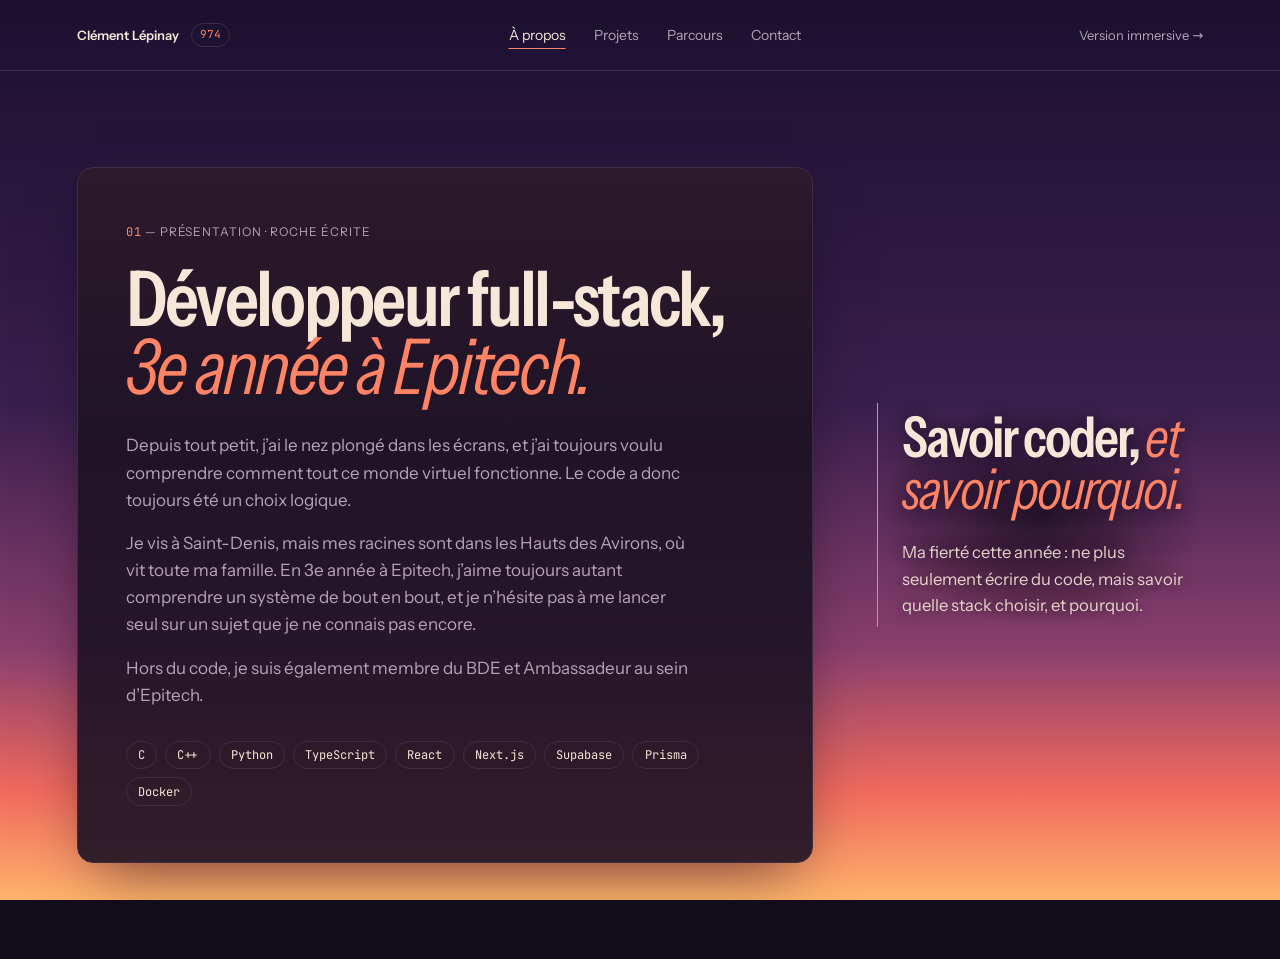
==== commit 657bdeee: "Retour à la version Crépuscule tropical" ====
--- a/a-propos/index.html
+++ b/a-propos/index.html
@@ -4,15 +4,15 @@
     <meta charset="UTF-8" />
     <link rel="icon" type="image/svg+xml" href="/favicon.svg?v=2" />
     <meta name="viewport" content="width=device-width, initial-scale=1.0" />
-    <meta name="theme-color" content="#DCEBF2" />
+    <meta name="theme-color" content="#140D1C" />
     <meta name="description" content="Clément Lépinay, développeur full-stack en 3e année à Epitech, à La Réunion : présentation et compétences." />
     <title>À propos — Clément Lépinay</title>
     <script type="module" crossorigin src="/assets/jsx-runtime-Cx0BB4qO.js"></script>
-    <script type="module" crossorigin src="/assets/pages-CunhHPvW.js"></script>
-    <script type="module" crossorigin src="/assets/page-main-COyDdwaR.js"></script>
-    <link rel="stylesheet" crossorigin href="/assets/pages-DNhLbOxg.css">
+    <script type="module" crossorigin src="/assets/pages-DWdVHaPR.js"></script>
+    <script type="module" crossorigin src="/assets/page-main-Cq2NFHq3.js"></script>
+    <link rel="stylesheet" crossorigin href="/assets/pages-DkJfYsFV.css">
   </head>
   <body>
-    <div id="root"><div aria-hidden="true" class="ground fixed inset-0 -z-20"></div><header class="border-b border-filet px-[max(1.25rem,6vw)] py-4"><div class="flex flex-wrap items-center justify-between gap-x-6 gap-y-3"><a href="/" class="flex items-center gap-3 text-[0.8125rem] font-semibold no-underline">Clément Lépinay<span class="mono accent rounded-full border border-filet px-2 py-0.5 text-[0.6875rem] font-normal">974</span></a><a href="/" class="text-[0.8125rem] text-ardoise no-underline transition-colors duration-300 hover:text-encre sm:order-last">Version immersive <span aria-hidden="true">→</span></a><nav aria-label="Pages" class="-mx-1 w-full overflow-x-auto sm:mx-0 sm:w-auto"><ul class="flex gap-1"><li><a href="/a-propos/" aria-current="page" class="block whitespace-nowrap px-3 py-2 text-[0.875rem] text-ardoise no-underline transition-colors duration-300 hover:text-encre aria-[current=page]:text-encre aria-[current=page]:underline aria-[current=page]:decoration-lagon aria-[current=page]:underline-offset-8">À propos</a></li><li><a href="/projets/" class="block whitespace-nowrap px-3 py-2 text-[0.875rem] text-ardoise no-underline transition-colors duration-300 hover:text-encre aria-[current=page]:text-encre aria-[current=page]:underline aria-[current=page]:decoration-lagon aria-[current=page]:underline-offset-8">Projets</a></li><li><a href="/parcours/" class="block whitespace-nowrap px-3 py-2 text-[0.875rem] text-ardoise no-underline transition-colors duration-300 hover:text-encre aria-[current=page]:text-encre aria-[current=page]:underline aria-[current=page]:decoration-lagon aria-[current=page]:underline-offset-8">Parcours</a></li><li><a href="/contact/" class="block whitespace-nowrap px-3 py-2 text-[0.875rem] text-ardoise no-underline transition-colors duration-300 hover:text-encre aria-[current=page]:text-encre aria-[current=page]:underline aria-[current=page]:decoration-lagon aria-[current=page]:underline-offset-8">Contact</a></li></ul></nav></div></header><h1 class="sr-only">À propos — Clément Lépinay</h1><section id="presentation" aria-labelledby="presentation-title" class="flex flex-col justify-center gap-12 px-[max(1.25rem,6vw)] xl:flex-row py-16 sm:py-24 xl:items-center xl:gap-[max(3rem,5vw)]"><div class="panel w-full px-6 py-10 sm:px-12 sm:py-14 max-w-4xl xl:max-w-[46rem] xl:shrink-0"><p class="label"><span class="mono accent">01</span> — <!-- -->Présentation<!-- --> · <!-- -->Roche Écrite</p><h2 id="presentation-title" class="mt-6 text-[clamp(2.75rem,6vw,5rem)]">Développeur <span class="whitespace-nowrap">full-stack,</span> <em>3e année à Epitech.</em></h2><div class="mt-8 max-w-[52ch] space-y-4 text-ardoise"><p>Depuis tout petit, j’ai le nez plongé dans les écrans, et j’ai toujours voulu comprendre comment tout ce monde virtuel fonctionne. Le code a donc toujours été un choix logique.</p><p>Je vis à Saint-Denis, mais mes racines sont dans les Hauts des Avirons, où vit toute ma famille. En 3e année à Epitech, j’aime toujours autant comprendre un système de bout en bout, et je n’hésite pas à me lancer seul sur un sujet que je ne connais pas encore.</p><p>Hors du code, je suis également membre du BDE et Ambassadeur au sein d’Epitech.</p></div><ul class="mt-8 flex flex-wrap gap-2" aria-label="Compétences"><li class="tag">C</li><li class="tag">C++</li><li class="tag">Python</li><li class="tag">TypeScript</li><li class="tag">React</li><li class="tag">Next.js</li><li class="tag">Supabase</li><li class="tag">Prisma</li><li class="tag">Docker</li></ul></div><figure class="scrim border-l border-lagon [text-shadow:0_0_14px_rgb(255_255_255/0.55)] py-2 pl-6 xl:flex-1"><blockquote><p class="text-[clamp(2.25rem,4.4vw,4.25rem)] font-semibold leading-[0.92] tracking-[-0.035em] [font-stretch:78%] [text-wrap:balance]">Savoir coder, <em class="font-normal text-lagon">et savoir pourquoi.</em></p></blockquote><figcaption class="mt-6 max-w-[36ch] text-[clamp(1rem,1.3vw,1.15rem)] text-encre/90">Ma fierté cette année : ne plus seulement écrire du code, mais savoir quelle stack choisir, et pourquoi.</figcaption></figure></section></div>
+    <div id="root"><div aria-hidden="true" class="ground fixed inset-0 -z-20"></div><header class="border-b border-filet px-[max(1.25rem,6vw)] py-4"><div class="flex flex-wrap items-center justify-between gap-x-6 gap-y-3"><a href="/" class="flex items-center gap-3 text-[0.8125rem] font-semibold no-underline">Clément Lépinay<span class="mono accent rounded-full border border-filet px-2 py-0.5 text-[0.6875rem] font-normal">974</span></a><a href="/" class="text-[0.8125rem] text-lilas no-underline transition-colors duration-300 hover:text-creme sm:order-last">Version immersive <span aria-hidden="true">→</span></a><nav aria-label="Pages" class="-mx-1 w-full overflow-x-auto sm:mx-0 sm:w-auto"><ul class="flex gap-1"><li><a href="/a-propos/" aria-current="page" class="block whitespace-nowrap px-3 py-2 text-[0.875rem] text-lilas no-underline transition-colors duration-300 hover:text-creme aria-[current=page]:text-creme aria-[current=page]:underline aria-[current=page]:decoration-corail aria-[current=page]:underline-offset-8">À propos</a></li><li><a href="/projets/" class="block whitespace-nowrap px-3 py-2 text-[0.875rem] text-lilas no-underline transition-colors duration-300 hover:text-creme aria-[current=page]:text-creme aria-[current=page]:underline aria-[current=page]:decoration-corail aria-[current=page]:underline-offset-8">Projets</a></li><li><a href="/parcours/" class="block whitespace-nowrap px-3 py-2 text-[0.875rem] text-lilas no-underline transition-colors duration-300 hover:text-creme aria-[current=page]:text-creme aria-[current=page]:underline aria-[current=page]:decoration-corail aria-[current=page]:underline-offset-8">Parcours</a></li><li><a href="/contact/" class="block whitespace-nowrap px-3 py-2 text-[0.875rem] text-lilas no-underline transition-colors duration-300 hover:text-creme aria-[current=page]:text-creme aria-[current=page]:underline aria-[current=page]:decoration-corail aria-[current=page]:underline-offset-8">Contact</a></li></ul></nav></div></header><h1 class="sr-only">À propos — Clément Lépinay</h1><section id="presentation" aria-labelledby="presentation-title" class="flex flex-col justify-center gap-12 px-[max(1.25rem,6vw)] xl:flex-row py-16 sm:py-24 xl:items-center xl:gap-[max(3rem,5vw)]"><div class="panel w-full px-6 py-10 sm:px-12 sm:py-14 max-w-4xl xl:max-w-[46rem] xl:shrink-0"><p class="label"><span class="mono accent">01</span> — <!-- -->Présentation<!-- --> · <!-- -->Roche Écrite</p><h2 id="presentation-title" class="mt-6 text-[clamp(2.75rem,6vw,5rem)]">Développeur <span class="whitespace-nowrap">full-stack,</span> <em>3e année à Epitech.</em></h2><div class="mt-8 max-w-[52ch] space-y-4 text-lilas"><p>Depuis tout petit, j’ai le nez plongé dans les écrans, et j’ai toujours voulu comprendre comment tout ce monde virtuel fonctionne. Le code a donc toujours été un choix logique.</p><p>Je vis à Saint-Denis, mais mes racines sont dans les Hauts des Avirons, où vit toute ma famille. En 3e année à Epitech, j’aime toujours autant comprendre un système de bout en bout, et je n’hésite pas à me lancer seul sur un sujet que je ne connais pas encore.</p><p>Hors du code, je suis également membre du BDE et Ambassadeur au sein d’Epitech.</p></div><ul class="mt-8 flex flex-wrap gap-2" aria-label="Compétences"><li class="tag">C</li><li class="tag">C++</li><li class="tag">Python</li><li class="tag">TypeScript</li><li class="tag">React</li><li class="tag">Next.js</li><li class="tag">Supabase</li><li class="tag">Prisma</li><li class="tag">Docker</li></ul></div><figure class="scrim border-l border-corail [text-shadow:0_1px_16px_rgb(20_13_28/0.8)] py-2 pl-6 xl:flex-1"><blockquote><p class="text-[clamp(2.25rem,4.4vw,4.25rem)] font-semibold leading-[0.92] tracking-[-0.035em] [font-stretch:78%] [text-wrap:balance]">Savoir coder, <em class="font-normal text-corail">et savoir pourquoi.</em></p></blockquote><figcaption class="mt-6 max-w-[36ch] text-[clamp(1rem,1.3vw,1.15rem)] text-creme/90">Ma fierté cette année : ne plus seulement écrire du code, mais savoir quelle stack choisir, et pourquoi.</figcaption></figure></section></div>
   </body>
 </html>
--- a/assets/pages-DkJfYsFV.css
+++ b/assets/pages-DkJfYsFV.css
@@ -0,0 +1 @@
+@font-face{font-family:Instrument Sans Variable;font-style:normal;font-display:swap;font-weight:400 700;font-stretch:75% 100%;src:url(/assets/instrument-sans-latin-ext-wdth-normal-C5E2Gvlv.woff2)format("woff2-variations");unicode-range:U+100-2BA,U+2BD-2C5,U+2C7-2CC,U+2CE-2D7,U+2DD-2FF,U+304,U+308,U+329,U+1D00-1DBF,U+1E00-1E9F,U+1EF2-1EFF,U+2020,U+20A0-20AB,U+20AD-20C0,U+2113,U+2C60-2C7F,U+A720-A7FF}@font-face{font-family:Instrument Sans Variable;font-style:normal;font-display:swap;font-weight:400 700;font-stretch:75% 100%;src:url(/assets/instrument-sans-latin-wdth-normal-BVScPF0l.woff2)format("woff2-variations");unicode-range:U+??,U+131,U+152-153,U+2BB-2BC,U+2C6,U+2DA,U+2DC,U+304,U+308,U+329,U+2000-206F,U+20AC,U+2122,U+2191,U+2193,U+2212,U+2215,U+FEFF,U+FFFD}@font-face{font-family:Instrument Sans Variable;font-style:italic;font-display:swap;font-weight:400 700;font-stretch:75% 100%;src:url(/assets/instrument-sans-latin-ext-wdth-italic-Bgl-Q8lL.woff2)format("woff2-variations");unicode-range:U+100-2BA,U+2BD-2C5,U+2C7-2CC,U+2CE-2D7,U+2DD-2FF,U+304,U+308,U+329,U+1D00-1DBF,U+1E00-1E9F,U+1EF2-1EFF,U+2020,U+20A0-20AB,U+20AD-20C0,U+2113,U+2C60-2C7F,U+A720-A7FF}@font-face{font-family:Instrument Sans Variable;font-style:italic;font-display:swap;font-weight:400 700;font-stretch:75% 100%;src:url(/assets/instrument-sans-latin-wdth-italic-Dc9nmmPR.woff2)format("woff2-variations");unicode-range:U+??,U+131,U+152-153,U+2BB-2BC,U+2C6,U+2DA,U+2DC,U+304,U+308,U+329,U+2000-206F,U+20AC,U+2122,U+2191,U+2193,U+2212,U+2215,U+FEFF,U+FFFD}@font-face{font-family:JetBrains Mono Variable;font-style:normal;font-display:swap;font-weight:100 800;src:url([data-uri])format("woff2-variations");unicode-range:U+460-52F,U+1C80-1C8A,U+20B4,U+2DE0-2DFF,U+A640-A69F,U+FE2E-FE2F}@font-face{font-family:JetBrains Mono Variable;font-style:normal;font-display:swap;font-weight:100 800;src:url(/assets/jetbrains-mono-cyrillic-wght-normal-D73BlboJ.woff2)format("woff2-variations");unicode-range:U+301,U+400-45F,U+490-491,U+4B0-4B1,U+2116}@font-face{font-family:JetBrains Mono Variable;font-style:normal;font-display:swap;font-weight:100 800;src:url(/assets/jetbrains-mono-greek-wght-normal-Bw9x6K1M.woff2)format("woff2-variations");unicode-range:U+370-377,U+37A-37F,U+384-38A,U+38C,U+38E-3A1,U+3A3-3FF}@font-face{font-family:JetBrains Mono Variable;font-style:normal;font-display:swap;font-weight:100 800;src:url(/assets/jetbrains-mono-vietnamese-wght-normal-Bt-aOZkq.woff2)format("woff2-variations");unicode-range:U+102-103,U+110-111,U+128-129,U+168-169,U+1A0-1A1,U+1AF-1B0,U+300-301,U+303-304,U+308-309,U+323,U+329,U+1EA0-1EF9,U+20AB}@font-face{font-family:JetBrains Mono Variable;font-style:normal;font-display:swap;font-weight:100 800;src:url(/assets/jetbrains-mono-latin-ext-wght-normal-DBQx-q_a.woff2)format("woff2-variations");unicode-range:U+100-2BA,U+2BD-2C5,U+2C7-2CC,U+2CE-2D7,U+2DD-2FF,U+304,U+308,U+329,U+1D00-1DBF,U+1E00-1E9F,U+1EF2-1EFF,U+2020,U+20A0-20AB,U+20AD-20C0,U+2113,U+2C60-2C7F,U+A720-A7FF}@font-face{font-family:JetBrains Mono Variable;font-style:normal;font-display:swap;font-weight:100 800;src:url(/assets/jetbrains-mono-latin-wght-normal-B9CIFXIH.woff2)format("woff2-variations");unicode-range:U+??,U+131,U+152-153,U+2BB-2BC,U+2C6,U+2DA,U+2DC,U+304,U+308,U+329,U+2000-206F,U+20AC,U+2122,U+2191,U+2193,U+2212,U+2215,U+FEFF,U+FFFD}@layer properties{@supports (((-webkit-hyphens:none)) and (not (margin-trim:inline))) or ((-moz-orient:inline) and (not (color:rgb(from red r g b)))){*,:before,:after,::backdrop{--tw-translate-x:0;--tw-translate-y:0;--tw-translate-z:0;--tw-rotate-x:initial;--tw-rotate-y:initial;--tw-rotate-z:initial;--tw-skew-x:initial;--tw-skew-y:initial;--tw-space-y-reverse:0;--tw-border-style:solid;--tw-leading:initial;--tw-font-weight:initial;--tw-tracking:initial;--tw-shadow:0 0 #0000;--tw-shadow-color:initial;--tw-shadow-alpha:100%;--tw-inset-shadow:0 0 #0000;--tw-inset-shadow-color:initial;--tw-inset-shadow-alpha:100%;--tw-ring-color:initial;--tw-ring-shadow:0 0 #0000;--tw-inset-ring-color:initial;--tw-inset-ring-shadow:0 0 #0000;--tw-ring-inset:initial;--tw-ring-offset-width:0px;--tw-ring-offset-color:#fff;--tw-ring-offset-shadow:0 0 #0000;--tw-blur:initial;--tw-brightness:initial;--tw-contrast:initial;--tw-grayscale:initial;--tw-hue-rotate:initial;--tw-invert:initial;--tw-opacity:initial;--tw-saturate:initial;--tw-sepia:initial;--tw-drop-shadow:initial;--tw-drop-shadow-color:initial;--tw-drop-shadow-alpha:100%;--tw-drop-shadow-size:initial;--tw-backdrop-blur:initial;--tw-backdrop-brightness:initial;--tw-backdrop-contrast:initial;--tw-backdrop-grayscale:initial;--tw-backdrop-hue-rotate:initial;--tw-backdrop-invert:initial;--tw-backdrop-opacity:initial;--tw-backdrop-saturate:initial;--tw-backdrop-sepia:initial;--tw-duration:initial;--tw-ease:initial;--tw-content:"";--tw-outline-style:solid}}}@layer theme{:root,:host{--font-sans:"Instrument Sans Variable", ui-sans-serif, system-ui, sans-serif;--font-mono:"JetBrains Mono Variable", ui-monospace, monospace;--spacing:.25rem;--container-4xl:56rem;--container-5xl:64rem;--text-xs:.75rem;--text-xs--line-height:calc(1 / .75);--font-weight-normal:400;--font-weight-semibold:600;--tracking-normal:0em;--leading-snug:1.375;--radius-lg:.5rem;--aspect-video:16 / 9;--default-transition-duration:.15s;--default-transition-timing-function:cubic-bezier(.4, 0, .2, 1);--default-font-family:var(--font-sans);--default-mono-font-family:var(--font-mono);--color-nuit:#140d1c;--color-voile:#1c1224;--color-filet:#3e2c45;--color-creme:#f6e7d8;--color-lilas:#b7a3b5;--color-corail:#ff8466;--color-or:#ffc46b;--ease-out-expo:cubic-bezier(.16, 1, .3, 1)}}@layer base{*,:after,:before,::backdrop{box-sizing:border-box;border:0 solid;margin:0;padding:0}::file-selector-button{box-sizing:border-box;border:0 solid;margin:0;padding:0}html,:host{-webkit-text-size-adjust:100%;tab-size:4;line-height:1.5;font-family:var(--default-font-family,-apple-system, BlinkMacSystemFont, "Segoe UI", Roboto, "Helvetica Neue", "Noto Sans", Arial, sans-serif, "Apple Color Emoji", "Segoe UI Emoji", "Segoe UI Symbol", "Noto Color Emoji");font-feature-settings:var(--default-font-feature-settings,normal);font-variation-settings:var(--default-font-variation-settings,normal);-webkit-tap-highlight-color:transparent}hr{height:0;color:inherit;border-top-width:1px}abbr:where([title]){-webkit-text-decoration:underline dotted;text-decoration:underline dotted}h1,h2,h3,h4,h5,h6{font-size:inherit;font-weight:inherit}a{color:inherit;-webkit-text-decoration:inherit;-webkit-text-decoration:inherit;-webkit-text-decoration:inherit;-webkit-text-decoration:inherit;text-decoration:inherit}b,strong{font-weight:bolder}code,kbd,samp,pre{font-family:var(--default-mono-font-family,ui-monospace, SFMono-Regular, Menlo, Monaco, Consolas, "Liberation Mono", "Courier New", monospace);font-feature-settings:var(--default-mono-font-feature-settings,normal);font-variation-settings:var(--default-mono-font-variation-settings,normal);font-size:1em}small{font-size:80%}sub,sup{vertical-align:baseline;font-size:75%;line-height:0;position:relative}sub{bottom:-.25em}sup{top:-.5em}table{text-indent:0;border-color:inherit;border-collapse:collapse}:-moz-focusring:where(:not(iframe)){outline:auto}progress{vertical-align:baseline}summary{display:list-item}ol,ul,menu{list-style:none}img,svg,video,canvas,audio,iframe,embed,object{vertical-align:middle;display:block}img,video{max-width:100%;height:auto}button,input,select,optgroup,textarea{font:inherit;font-feature-settings:inherit;font-variation-settings:inherit;letter-spacing:inherit;color:inherit;opacity:1;background-color:#0000;border-radius:0}::file-selector-button{font:inherit;font-feature-settings:inherit;font-variation-settings:inherit;letter-spacing:inherit;color:inherit;opacity:1;background-color:#0000;border-radius:0}:where(select:is([multiple],[size])) optgroup{font-weight:bolder}:where(select:is([multiple],[size])) optgroup option{padding-inline-start:20px}::file-selector-button{margin-inline-end:4px}::placeholder{opacity:1}@supports (not ((-webkit-appearance:-apple-pay-button))) or (contain-intrinsic-size:1px){::placeholder{color:currentColor}@supports (color:color-mix(in lab, red, red)){::placeholder{color:color-mix(in oklab, currentcolor 50%, transparent)}}}textarea{resize:vertical}::-webkit-search-decoration{-webkit-appearance:none}::-webkit-date-and-time-value{min-height:1lh;text-align:inherit}::-webkit-datetime-edit{display:inline-flex}::-webkit-datetime-edit-fields-wrapper{padding:0}::-webkit-datetime-edit{padding-block:0}::-webkit-datetime-edit-year-field{padding-block:0}::-webkit-datetime-edit-month-field{padding-block:0}::-webkit-datetime-edit-day-field{padding-block:0}::-webkit-datetime-edit-hour-field{padding-block:0}::-webkit-datetime-edit-minute-field{padding-block:0}::-webkit-datetime-edit-second-field{padding-block:0}::-webkit-datetime-edit-millisecond-field{padding-block:0}::-webkit-datetime-edit-meridiem-field{padding-block:0}::-webkit-calendar-picker-indicator{line-height:1}:-moz-ui-invalid{box-shadow:none}button,input:where([type=button],[type=reset],[type=submit]){appearance:button}::file-selector-button{appearance:button}::-webkit-inner-spin-button{height:auto}::-webkit-outer-spin-button{height:auto}[hidden]:where(:not([hidden=until-found])){display:none!important}html{background:var(--color-nuit);color:var(--color-creme);--lightningcss-light: ;--lightningcss-dark:initial;color-scheme:dark;scrollbar-color:var(--color-filet) var(--color-nuit);-webkit-text-size-adjust:100%}body{font-family:var(--font-sans);-webkit-font-smoothing:antialiased;font-size:1.0625rem;line-height:1.6}::selection{background:var(--color-corail);color:var(--color-nuit)}:focus-visible{outline:2px solid var(--color-or);outline-offset:4px}a{text-underline-offset:.25em;text-decoration-thickness:1px}h1,h2,h3{letter-spacing:-.035em;text-wrap:balance;font-weight:600;font-stretch:78%;line-height:.88}h3{letter-spacing:-.02em;line-height:1.05}:is(h1,h2,h3) em{color:var(--color-corail);font-style:italic;font-weight:400}}@layer components{.ground{background:linear-gradient(#1b1030 0%,#3a1f4d 45%,#8a3f6e 72%,#f06a5e 88%,#ffb36b 100%)}.accent{color:var(--color-corail)}.mono{font-family:var(--font-mono);font-variant-numeric:tabular-nums}.label{letter-spacing:.08em;text-transform:uppercase;color:var(--color-lilas);font-size:.75rem;line-height:1.4}.panel{border:1px solid var(--color-filet);background:linear-gradient(#ff846612,#0000 40%),#1c1224e6;border-radius:1rem;box-shadow:0 24px 60px -20px #0a041099}.tag{font-family:var(--font-mono);border:1px solid var(--color-filet);color:var(--color-creme);border-radius:9999px;padding:.45rem .7rem;font-size:.75rem;line-height:1}.btn,.btn-ghost{border-radius:9999px;align-items:center;gap:.6rem;padding:.85rem 1.3rem;font-size:.875rem;font-weight:600;text-decoration:none;transition:background-color .3s,border-color .3s,color .3s,box-shadow .3s;display:inline-flex}.btn{background:var(--color-corail);color:var(--color-nuit)}.btn:hover{background:var(--color-or);box-shadow:0 0 24px -4px #ffc46b99}.btn-ghost{border:1px solid var(--color-filet);color:var(--color-creme)}.btn-ghost:hover{border-color:var(--color-lilas)}.project-card{background:var(--color-voile);transition:border-color .4s}.project-card.is-active{border-color:var(--color-corail)}.step-dot{background:var(--color-filet);transition:background-color .4s,box-shadow .4s}.is-reached .step-dot,section:not(.is-horizontal) .step-dot{background:var(--color-or);box-shadow:0 0 0 4px #ffc46b24,0 0 18px 2px #ffc46b73}.progress-dot{background:var(--color-nuit);border-color:var(--color-lilas);transition:background-color .3s,border-color .3s,box-shadow .3s}.progress-dot.is-reached{background:var(--color-or);border-color:var(--color-or);box-shadow:0 0 0 3px #ffc46b24,0 0 10px 1px #ffc46b66}.scrim{background:radial-gradient(closest-side,#140d1cbf,#140d1c00 100%)}@media (width>=1100px){section:not(.is-horizontal) .h-track{grid-template-columns:repeat(var(--cols), minmax(0, 1fr))}}.h-track{grid-template-columns:repeat(auto-fill,minmax(min(100%,20rem),1fr));gap:1.5rem;display:grid}.is-horizontal{height:100svh;overflow:hidden;-webkit-mask-image:linear-gradient(90deg,#000 calc(100% - 8rem),#0000 calc(100% - 3rem));mask-image:linear-gradient(90deg,#000 calc(100% - 8rem),#0000 calc(100% - 3rem))}.is-horizontal .h-track{flex-wrap:nowrap;gap:clamp(1.25rem,3vw,2.5rem);width:max-content;padding-inline:max(1.25rem,6vw);display:flex}.is-horizontal .h-track.enter-right{padding-left:max(40vw,6rem)}.is-horizontal .timeline{align-items:flex-start}.is-horizontal .timeline>li{margin-top:calc(3rem + var(--drop) * clamp(2.5rem, 100svh - 44rem, 7rem))}@media (height<=820px){.is-horizontal .parcours-intro{display:none}}}@layer utilities{.pointer-events-none{pointer-events:none}.collapse{visibility:collapse}.invisible{visibility:hidden}.visible{visibility:visible}.sr-only{clip-path:inset(50%);white-space:nowrap;border-width:0;width:1px;height:1px;margin:-1px;padding:0;position:absolute;overflow:hidden}.absolute{position:absolute}.fixed{position:fixed}.relative{position:relative}.static{position:static}.sticky{position:sticky}.inset-0{inset:0}.inset-x-\[max\(1\.25rem\,4vw\)\]{inset-inline:max(1.25rem,4vw)}.inset-y-0{inset-block:0}.-top-10{top:calc(var(--spacing) * -10)}.-top-\[4px\]{top:-4px}.-top-\[22px\]{top:-22px}.top-0{top:0}.top-1\/2{top:50%}.top-6{top:calc(var(--spacing) * 6)}.top-\[16\%\]{top:16%}.top-full{top:100%}.right-0{right:0}.right-2{right:calc(var(--spacing) * 2)}.right-\[-4px\]{right:-4px}.right-\[max\(0\.5rem\,1\.25vw\)\]{right:max(.5rem,1.25vw)}.right-\[max\(1\.25rem\,2vw\)\]{right:max(1.25rem,2vw)}.right-\[max\(1\.25rem\,4vw\)\]{right:max(1.25rem,4vw)}.bottom-0{bottom:0}.bottom-2{bottom:calc(var(--spacing) * 2)}.bottom-6{bottom:calc(var(--spacing) * 6)}.bottom-\[max\(1\.5rem\,5vh\)\]{bottom:max(1.5rem,5vh)}.-left-\[4px\]{left:-4px}.left-0{left:0}.left-1\/2{left:50%}.left-2{left:calc(var(--spacing) * 2)}.left-6{left:calc(var(--spacing) * 6)}.left-\[max\(1\.25rem\,4vw\)\]{left:max(1.25rem,4vw)}.-z-10{z-index:calc(10 * -1)}.-z-20{z-index:calc(20 * -1)}.z-40{z-index:40}.z-50{z-index:50}.z-\[-5\]{z-index:-5}.container{width:100%}@media (width>=40rem){.container{max-width:40rem}}@media (width>=48rem){.container{max-width:48rem}}@media (width>=64rem){.container{max-width:64rem}}@media (width>=80rem){.container{max-width:80rem}}@media (width>=96rem){.container{max-width:96rem}}.m-auto{margin:auto}.-mx-1{margin-inline:calc(var(--spacing) * -1)}.mx-auto{margin-inline:auto}.mt-1{margin-top:var(--spacing)}.mt-2{margin-top:calc(var(--spacing) * 2)}.mt-3{margin-top:calc(var(--spacing) * 3)}.mt-4{margin-top:calc(var(--spacing) * 4)}.mt-5{margin-top:calc(var(--spacing) * 5)}.mt-6{margin-top:calc(var(--spacing) * 6)}.mt-8{margin-top:calc(var(--spacing) * 8)}.mt-10{margin-top:calc(var(--spacing) * 10)}.mt-20{margin-top:calc(var(--spacing) * 20)}.mt-auto{margin-top:auto}.block{display:block}.flex{display:flex}.grid{display:grid}.hidden{display:none}.inline-block{display:inline-block}.table{display:table}.aspect-\[16\/10\]{aspect-ratio:16/10}.aspect-video{aspect-ratio:var(--aspect-video)}.size-2{width:calc(var(--spacing) * 2);height:calc(var(--spacing) * 2)}.size-2\.5{width:calc(var(--spacing) * 2.5);height:calc(var(--spacing) * 2.5)}.size-\[7px\]{width:7px;height:7px}.size-\[9px\]{width:9px;height:9px}.h-10{height:calc(var(--spacing) * 10)}.h-\[36vh\]{height:36vh}.h-\[120svh\]{height:120svh}.h-auto{height:auto}.h-full{height:100%}.h-px{height:1px}.h-svh{height:100svh}.max-h-\[88svh\]{max-height:88svh}.min-h-svh{min-height:100svh}.w-0{width:0}.w-8{width:calc(var(--spacing) * 8)}.w-\[11\.5rem\]{width:11.5rem}.w-\[min\(78vw\,24rem\)\]{width:min(78vw,24rem)}.w-\[min\(80vw\,30rem\)\]{width:min(80vw,30rem)}.w-\[min\(92vw\,46rem\)\]{width:min(92vw,46rem)}.w-full{width:100%}.w-px{width:1px}.max-w-4xl{max-width:var(--container-4xl)}.max-w-5xl{max-width:var(--container-5xl)}.max-w-\[36ch\]{max-width:36ch}.max-w-\[40ch\]{max-width:40ch}.max-w-\[44ch\]{max-width:44ch}.max-w-\[48ch\]{max-width:48ch}.max-w-\[52ch\]{max-width:52ch}.max-w-\[65ch\]{max-width:65ch}.flex-1{flex:1}.shrink-0{flex-shrink:0}.origin-top{transform-origin:top}.-translate-x-1\/2{--tw-translate-x:calc(calc(1 / 2 * 100%) * -1);translate:var(--tw-translate-x) var(--tw-translate-y)}.-translate-x-\[4px\]{--tw-translate-x:calc(4px * -1);translate:var(--tw-translate-x) var(--tw-translate-y)}.-translate-y-1\/2{--tw-translate-y:calc(calc(1 / 2 * 100%) * -1);translate:var(--tw-translate-x) var(--tw-translate-y)}.-translate-y-\[4px\]{--tw-translate-y:calc(4px * -1);translate:var(--tw-translate-x) var(--tw-translate-y)}.transform{transform:var(--tw-rotate-x,) var(--tw-rotate-y,) var(--tw-rotate-z,) var(--tw-skew-x,) var(--tw-skew-y,)}.cursor-pointer{cursor:pointer}.resize{resize:both}.flex-col{flex-direction:column}.flex-wrap{flex-wrap:wrap}.items-baseline{align-items:baseline}.items-center{align-items:center}.items-start{align-items:flex-start}.justify-between{justify-content:space-between}.justify-center{justify-content:center}.gap-1{gap:var(--spacing)}.gap-1\.5{gap:calc(var(--spacing) * 1.5)}.gap-2{gap:calc(var(--spacing) * 2)}.gap-3{gap:calc(var(--spacing) * 3)}.gap-4{gap:calc(var(--spacing) * 4)}.gap-5{gap:calc(var(--spacing) * 5)}.gap-6{gap:calc(var(--spacing) * 6)}.gap-12{gap:calc(var(--spacing) * 12)}:where(.space-y-4>:not(:last-child)){--tw-space-y-reverse:0;margin-block-start:calc(calc(var(--spacing) * 4) * var(--tw-space-y-reverse));margin-block-end:calc(calc(var(--spacing) * 4) * calc(1 - var(--tw-space-y-reverse)))}.gap-x-6{column-gap:calc(var(--spacing) * 6)}.gap-y-3{row-gap:calc(var(--spacing) * 3)}.overflow-hidden{overflow:hidden}.overflow-visible{overflow:visible}.overflow-x-auto{overflow-x:auto}.overflow-y-auto{overflow-y:auto}.overscroll-contain{overscroll-behavior:contain}.rounded{border-radius:.25rem}.rounded-full{border-radius:2147483647px}.rounded-lg{border-radius:var(--radius-lg)}.border{border-style:var(--tw-border-style);border-width:1px}.border-y{border-block-style:var(--tw-border-style);border-block-width:1px}.border-t{border-top-style:var(--tw-border-style);border-top-width:1px}.border-b{border-bottom-style:var(--tw-border-style);border-bottom-width:1px}.border-l{border-left-style:var(--tw-border-style);border-left-width:1px}.border-corail{border-color:var(--color-corail)}.border-filet{border-color:var(--color-filet)}.border-or{border-color:var(--color-or)}.bg-filet{background-color:var(--color-filet)}.bg-nuit{background-color:var(--color-nuit)}.bg-nuit\/80{background-color:#140d1ccc}@supports (color:color-mix(in lab, red, red)){.bg-nuit\/80{background-color:color-mix(in oklab, var(--color-nuit) 80%, transparent)}}.bg-or{background-color:var(--color-or)}.bg-\[linear-gradient\(\#1b1030\,\#6b3a7a_55\%\,\#f06a5e_80\%\,\#ffb36b\)\]{background-image:linear-gradient(#1b1030,#6b3a7a 55%,#f06a5e 80%,#ffb36b)}.object-cover{object-fit:cover}.p-0{padding:0}.p-3{padding:calc(var(--spacing) * 3)}.p-5{padding:calc(var(--spacing) * 5)}.px-2{padding-inline:calc(var(--spacing) * 2)}.px-3{padding-inline:calc(var(--spacing) * 3)}.px-6{padding-inline:calc(var(--spacing) * 6)}.px-\[max\(1\.25rem\,6vw\)\]{padding-inline:max(1.25rem,6vw)}.py-0\.5{padding-block:calc(var(--spacing) * .5)}.py-1{padding-block:var(--spacing)}.py-2{padding-block:calc(var(--spacing) * 2)}.py-3{padding-block:calc(var(--spacing) * 3)}.py-3\.5{padding-block:calc(var(--spacing) * 3.5)}.py-4{padding-block:calc(var(--spacing) * 4)}.py-6{padding-block:calc(var(--spacing) * 6)}.py-10{padding-block:calc(var(--spacing) * 10)}.py-16{padding-block:calc(var(--spacing) * 16)}.py-24{padding-block:calc(var(--spacing) * 24)}.py-28{padding-block:calc(var(--spacing) * 28)}.pt-5{padding-top:calc(var(--spacing) * 5)}.pt-6{padding-top:calc(var(--spacing) * 6)}.pt-10{padding-top:calc(var(--spacing) * 10)}.pt-16{padding-top:calc(var(--spacing) * 16)}.pt-32{padding-top:calc(var(--spacing) * 32)}.pb-4{padding-bottom:calc(var(--spacing) * 4)}.pb-6{padding-bottom:calc(var(--spacing) * 6)}.pb-8{padding-bottom:calc(var(--spacing) * 8)}.pb-\[0\.1em\]{padding-bottom:.1em}.pb-\[0\.06em\]{padding-bottom:.06em}.pl-3{padding-left:calc(var(--spacing) * 3)}.pl-6{padding-left:calc(var(--spacing) * 6)}.text-center{text-align:center}.text-left{text-align:left}.text-right{text-align:right}.text-xs{font-size:var(--text-xs);line-height:var(--tw-leading,var(--text-xs--line-height))}.text-\[0\.75rem\]{font-size:.75rem}.text-\[0\.95rem\]{font-size:.95rem}.text-\[0\.625rem\]{font-size:.625rem}.text-\[0\.875rem\]{font-size:.875rem}.text-\[0\.6875rem\]{font-size:.6875rem}.text-\[0\.8125rem\]{font-size:.8125rem}.text-\[1\.5rem\]{font-size:1.5rem}.text-\[1\.6rem\]{font-size:1.6rem}.text-\[1\.75rem\]{font-size:1.75rem}.text-\[2\.25rem\]{font-size:2.25rem}.text-\[clamp\(1\.05rem\,1\.8vw\,1\.35rem\)\]{font-size:clamp(1.05rem,1.8vw,1.35rem)}.text-\[clamp\(1\.5rem\,4vw\,2\.75rem\)\]{font-size:clamp(1.5rem,4vw,2.75rem)}.text-\[clamp\(1\.75rem\,4vw\,2\.5rem\)\]{font-size:clamp(1.75rem,4vw,2.5rem)}.text-\[clamp\(1rem\,1\.3vw\,1\.15rem\)\]{font-size:clamp(1rem,1.3vw,1.15rem)}.text-\[clamp\(1rem\,1\.6vw\,1\.25rem\)\]{font-size:clamp(1rem,1.6vw,1.25rem)}.text-\[clamp\(2\.5rem\,6vw\,4\.5rem\)\]{font-size:clamp(2.5rem,6vw,4.5rem)}.text-\[clamp\(2\.25rem\,4\.4vw\,4\.25rem\)\]{font-size:clamp(2.25rem,4.4vw,4.25rem)}.text-\[clamp\(2\.25rem\,5vw\,3\.5rem\)\]{font-size:clamp(2.25rem,5vw,3.5rem)}.text-\[clamp\(2\.75rem\,6vw\,5rem\)\]{font-size:clamp(2.75rem,6vw,5rem)}.text-\[clamp\(2\.75rem\,7vw\,5\.5rem\)\]{font-size:clamp(2.75rem,7vw,5.5rem)}.text-\[clamp\(3rem\,8vw\,6\.5rem\)\]{font-size:clamp(3rem,8vw,6.5rem)}.text-\[clamp\(5\.75rem\,12\.2vw\,11rem\)\]{font-size:clamp(5.75rem,12.2vw,11rem)}.leading-\[0\.92\]{--tw-leading:.92;line-height:.92}.leading-none{--tw-leading:1;line-height:1}.leading-snug{--tw-leading:var(--leading-snug);line-height:var(--leading-snug)}.font-normal{--tw-font-weight:var(--font-weight-normal);font-weight:var(--font-weight-normal)}.font-semibold{--tw-font-weight:var(--font-weight-semibold);font-weight:var(--font-weight-semibold)}.tracking-\[-0\.02em\]{--tw-tracking:-.02em;letter-spacing:-.02em}.tracking-\[-0\.03em\]{--tw-tracking:-.03em;letter-spacing:-.03em}.tracking-\[-0\.035em\]{--tw-tracking:-.035em;letter-spacing:-.035em}.tracking-\[0\.06em\]{--tw-tracking:.06em;letter-spacing:.06em}.tracking-\[0\.08em\]{--tw-tracking:.08em;letter-spacing:.08em}.tracking-\[0\.12em\]{--tw-tracking:.12em;letter-spacing:.12em}.tracking-normal{--tw-tracking:var(--tracking-normal);letter-spacing:var(--tracking-normal)}.\[text-wrap\:balance\]{text-wrap:balance}.break-all{word-break:break-all}.whitespace-nowrap{white-space:nowrap}.text-corail{color:var(--color-corail)}.text-creme{color:var(--color-creme)}.text-creme\/75{color:#f6e7d8bf}@supports (color:color-mix(in lab, red, red)){.text-creme\/75{color:color-mix(in oklab, var(--color-creme) 75%, transparent)}}.text-creme\/80{color:#f6e7d8cc}@supports (color:color-mix(in lab, red, red)){.text-creme\/80{color:color-mix(in oklab, var(--color-creme) 80%, transparent)}}.text-creme\/90{color:#f6e7d8e6}@supports (color:color-mix(in lab, red, red)){.text-creme\/90{color:color-mix(in oklab, var(--color-creme) 90%, transparent)}}.text-lilas{color:var(--color-lilas)}.text-or{color:var(--color-or)}.uppercase{text-transform:uppercase}.italic{font-style:italic}.\[font-stretch\:78\%\]{font-stretch:78%}.no-underline{text-decoration-line:none}.underline{text-decoration-line:underline}.decoration-corail{-webkit-text-decoration-color:var(--color-corail);-webkit-text-decoration-color:var(--color-corail);-webkit-text-decoration-color:var(--color-corail);text-decoration-color:var(--color-corail)}.decoration-filet{-webkit-text-decoration-color:var(--color-filet);-webkit-text-decoration-color:var(--color-filet);-webkit-text-decoration-color:var(--color-filet);text-decoration-color:var(--color-filet)}.decoration-transparent{text-decoration-color:#0000}.decoration-1{text-decoration-thickness:1px}.decoration-2{text-decoration-thickness:2px}.underline-offset-\[0\.2em\]{text-underline-offset:.2em}.underline-offset-\[6px\]{text-underline-offset:6px}.opacity-0{opacity:0}.shadow{--tw-shadow:0 1px 3px 0 var(--tw-shadow-color,#0000001a), 0 1px 2px -1px var(--tw-shadow-color,#0000001a);box-shadow:var(--tw-inset-shadow), var(--tw-inset-ring-shadow), var(--tw-ring-offset-shadow), var(--tw-ring-shadow), var(--tw-shadow)}.shadow-\[0_0_10px_2px_rgb\(226_192_125\/0\.45\)\]{--tw-shadow:0 0 10px 2px var(--tw-shadow-color,#e2c07d73);box-shadow:var(--tw-inset-shadow), var(--tw-inset-ring-shadow), var(--tw-ring-offset-shadow), var(--tw-ring-shadow), var(--tw-shadow)}.outline-offset-4{outline-offset:4px}.outline-corail{outline-color:var(--color-corail)}.blur{--tw-blur:blur(8px);filter:var(--tw-blur,) var(--tw-brightness,) var(--tw-contrast,) var(--tw-grayscale,) var(--tw-hue-rotate,) var(--tw-invert,) var(--tw-saturate,) var(--tw-sepia,) var(--tw-drop-shadow,)}.backdrop-filter{-webkit-backdrop-filter:var(--tw-backdrop-blur,) var(--tw-backdrop-brightness,) var(--tw-backdrop-contrast,) var(--tw-backdrop-grayscale,) var(--tw-backdrop-hue-rotate,) var(--tw-backdrop-invert,) var(--tw-backdrop-opacity,) var(--tw-backdrop-saturate,) var(--tw-backdrop-sepia,);backdrop-filter:var(--tw-backdrop-blur,) var(--tw-backdrop-brightness,) var(--tw-backdrop-contrast,) var(--tw-backdrop-grayscale,) var(--tw-backdrop-hue-rotate,) var(--tw-backdrop-invert,) var(--tw-backdrop-opacity,) var(--tw-backdrop-saturate,) var(--tw-backdrop-sepia,)}.transition{transition-property:color,background-color,border-color,outline-color,text-decoration-color,fill,stroke,--tw-gradient-from,--tw-gradient-via,--tw-gradient-to,opacity,box-shadow,transform,translate,scale,rotate,filter,-webkit-backdrop-filter,backdrop-filter,display,content-visibility,overlay,pointer-events;transition-timing-function:var(--tw-ease,var(--default-transition-timing-function));transition-duration:var(--tw-duration,var(--default-transition-duration))}.transition-colors{transition-property:color,background-color,border-color,outline-color,text-decoration-color,fill,stroke,--tw-gradient-from,--tw-gradient-via,--tw-gradient-to;transition-timing-function:var(--tw-ease,var(--default-transition-timing-function));transition-duration:var(--tw-duration,var(--default-transition-duration))}.transition-opacity{transition-property:opacity;transition-timing-function:var(--tw-ease,var(--default-transition-timing-function));transition-duration:var(--tw-duration,var(--default-transition-duration))}.duration-300{--tw-duration:.3s;transition-duration:.3s}.duration-500{--tw-duration:.5s;transition-duration:.5s}.duration-700{--tw-duration:.7s;transition-duration:.7s}.ease-out-expo{--tw-ease:var(--ease-out-expo);transition-timing-function:var(--ease-out-expo)}.will-change-transform{will-change:transform}.\[perspective\:1400px\]{perspective:1400px}.\[text-shadow\:0_0_8px_\#140d1c\,0_0_2px_\#140d1c\]{text-shadow:0 0 8px #140d1c,0 0 2px #140d1c}.\[text-shadow\:0_0_8px_\#070707\,0_0_2px_\#070707\]{text-shadow:0 0 8px #070707,0 0 2px #070707}.\[text-shadow\:0_0_8px_\#070707\]{text-shadow:0 0 8px #070707}.\[text-shadow\:0_0_12px_\#140d1c\]{text-shadow:0 0 12px #140d1c}.\[text-shadow\:0_1px_16px_rgb\(20_13_28\/0\.8\)\]{text-shadow:0 1px 16px #140d1ccc}.\[text-shadow\:0_1px_16px_rgb\(20_13_28\/0\.75\)\]{text-shadow:0 1px 16px #140d1cbf}@media (hover:hover){.group-hover\:text-creme:is(:where(.group):hover *){color:var(--color-creme)}.group-hover\:decoration-corail:is(:where(.group):hover *){-webkit-text-decoration-color:var(--color-corail);-webkit-text-decoration-color:var(--color-corail);-webkit-text-decoration-color:var(--color-corail);text-decoration-color:var(--color-corail)}}.after\:absolute:after{content:var(--tw-content);position:absolute}.after\:inset-0:after{content:var(--tw-content);inset:0}@media (hover:hover){.hover\:text-corail:hover{color:var(--color-corail)}.hover\:text-creme:hover{color:var(--color-creme)}}.focus-visible\:outline-none:focus-visible{--tw-outline-style:none;outline-style:none}.has-\[\:focus-visible\]\:outline:has(:focus-visible){outline-style:var(--tw-outline-style);outline-width:1px}.aria-\[current\=page\]\:text-creme[aria-current=page]{color:var(--color-creme)}.aria-\[current\=page\]\:underline[aria-current=page]{text-decoration-line:underline}.aria-\[current\=page\]\:decoration-corail[aria-current=page]{-webkit-text-decoration-color:var(--color-corail);-webkit-text-decoration-color:var(--color-corail);-webkit-text-decoration-color:var(--color-corail);text-decoration-color:var(--color-corail)}.aria-\[current\=page\]\:underline-offset-8[aria-current=page]{text-underline-offset:8px}@media (width>=40rem){.sm\:order-last{order:9999}.sm\:mx-0{margin-inline:0}.sm\:block{display:block}.sm\:flex{display:flex}.sm\:w-auto{width:auto}.sm\:grid-cols-\[14rem_1fr\]{grid-template-columns:14rem 1fr}.sm\:gap-8{gap:calc(var(--spacing) * 8)}.sm\:p-8{padding:calc(var(--spacing) * 8)}.sm\:px-8{padding-inline:calc(var(--spacing) * 8)}.sm\:px-12{padding-inline:calc(var(--spacing) * 12)}.sm\:px-20{padding-inline:calc(var(--spacing) * 20)}.sm\:py-14{padding-block:calc(var(--spacing) * 14)}.sm\:py-24{padding-block:calc(var(--spacing) * 24)}.sm\:pt-24{padding-top:calc(var(--spacing) * 24)}.sm\:pb-52{padding-bottom:calc(var(--spacing) * 52)}}@media (width>=48rem){.md\:block{display:block}.md\:flex{display:flex}.md\:hidden{display:none}.md\:inline{display:inline}}@media (width>=64rem){.lg\:block{display:block}.lg\:hidden{display:none}}@media (width>=80rem){.xl\:max-w-\[46rem\]{max-width:46rem}.xl\:flex-1{flex:1}.xl\:shrink-0{flex-shrink:0}.xl\:flex-row{flex-direction:row}.xl\:items-center{align-items:center}.xl\:gap-\[max\(3rem\,5vw\)\]{gap:max(3rem,5vw)}}.\[\&\.is-horizontal\]\:py-14.is-horizontal{padding-block:calc(var(--spacing) * 14)}.is-horizontal .\[\.is-horizontal_\&\]\:block{display:block}.is-horizontal .\[\.is-horizontal_\&\]\:w-\[min\(78vw\,24rem\)\]{width:min(78vw,24rem)}.is-horizontal .\[\.is-horizontal_\&\]\:w-\[min\(80vw\,30rem\)\]{width:min(80vw,30rem)}.webgl .\[\.webgl_\&\]\:block{display:block}.webgl .\[\.webgl_\&\]\:h-\[220svh\]{height:220svh}@media (prefers-reduced-motion:reduce){.webgl .motion-reduce\:\[\.webgl_\&\]\:hidden{display:none}.webgl .motion-reduce\:\[\.webgl_\&\]\:h-svh{height:100svh}}}dialog::backdrop{-webkit-backdrop-filter:blur(4px);backdrop-filter:blur(4px);background:#140d1cb8}@media (prefers-reduced-motion:reduce){*,:before,:after{transition-duration:.01ms!important;animation-duration:.01ms!important}}@property --tw-translate-x{syntax:"*";inherits:false;initial-value:0}@property --tw-translate-y{syntax:"*";inherits:false;initial-value:0}@property --tw-translate-z{syntax:"*";inherits:false;initial-value:0}@property --tw-rotate-x{syntax:"*";inherits:false}@property --tw-rotate-y{syntax:"*";inherits:false}@property --tw-rotate-z{syntax:"*";inherits:false}@property --tw-skew-x{syntax:"*";inherits:false}@property --tw-skew-y{syntax:"*";inherits:false}@property --tw-space-y-reverse{syntax:"*";inherits:false;initial-value:0}@property --tw-border-style{syntax:"*";inherits:false;initial-value:solid}@property --tw-leading{syntax:"*";inherits:false}@property --tw-font-weight{syntax:"*";inherits:false}@property --tw-tracking{syntax:"*";inherits:false}@property --tw-shadow{syntax:"*";inherits:false;initial-value:0 0 #0000}@property --tw-shadow-color{syntax:"*";inherits:false}@property --tw-shadow-alpha{syntax:"<percentage>";inherits:false;initial-value:100%}@property --tw-inset-shadow{syntax:"*";inherits:false;initial-value:0 0 #0000}@property --tw-inset-shadow-color{syntax:"*";inherits:false}@property --tw-inset-shadow-alpha{syntax:"<percentage>";inherits:false;initial-value:100%}@property --tw-ring-color{syntax:"*";inherits:false}@property --tw-ring-shadow{syntax:"*";inherits:false;initial-value:0 0 #0000}@property --tw-inset-ring-color{syntax:"*";inherits:false}@property --tw-inset-ring-shadow{syntax:"*";inherits:false;initial-value:0 0 #0000}@property --tw-ring-inset{syntax:"*";inherits:false}@property --tw-ring-offset-width{syntax:"<length>";inherits:false;initial-value:0}@property --tw-ring-offset-color{syntax:"*";inherits:false;initial-value:#fff}@property --tw-ring-offset-shadow{syntax:"*";inherits:false;initial-value:0 0 #0000}@property --tw-blur{syntax:"*";inherits:false}@property --tw-brightness{syntax:"*";inherits:false}@property --tw-contrast{syntax:"*";inherits:false}@property --tw-grayscale{syntax:"*";inherits:false}@property --tw-hue-rotate{syntax:"*";inherits:false}@property --tw-invert{syntax:"*";inherits:false}@property --tw-opacity{syntax:"*";inherits:false}@property --tw-saturate{syntax:"*";inherits:false}@property --tw-sepia{syntax:"*";inherits:false}@property --tw-drop-shadow{syntax:"*";inherits:false}@property --tw-drop-shadow-color{syntax:"*";inherits:false}@property --tw-drop-shadow-alpha{syntax:"<percentage>";inherits:false;initial-value:100%}@property --tw-drop-shadow-size{syntax:"*";inherits:false}@property --tw-backdrop-blur{syntax:"*";inherits:false}@property --tw-backdrop-brightness{syntax:"*";inherits:false}@property --tw-backdrop-contrast{syntax:"*";inherits:false}@property --tw-backdrop-grayscale{syntax:"*";inherits:false}@property --tw-backdrop-hue-rotate{syntax:"*";inherits:false}@property --tw-backdrop-invert{syntax:"*";inherits:false}@property --tw-backdrop-opacity{syntax:"*";inherits:false}@property --tw-backdrop-saturate{syntax:"*";inherits:false}@property --tw-backdrop-sepia{syntax:"*";inherits:false}@property --tw-duration{syntax:"*";inherits:false}@property --tw-ease{syntax:"*";inherits:false}@property --tw-content{syntax:"*";inherits:false;initial-value:""}@property --tw-outline-style{syntax:"*";inherits:false;initial-value:solid}
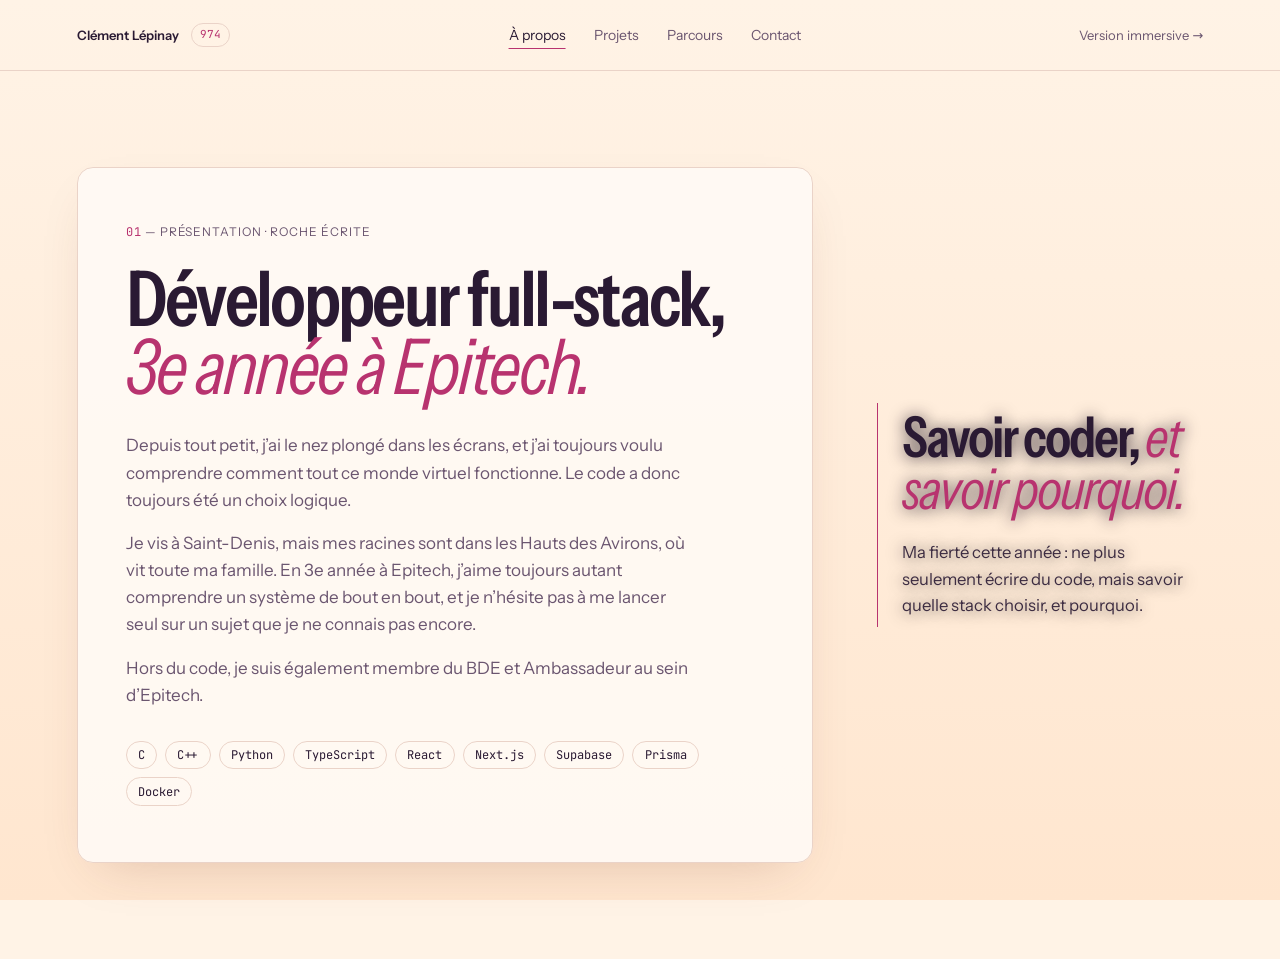
==== commit 63afd95b: "Déploiement 2026-11-19" ====
--- a/a-propos/index.html
+++ b/a-propos/index.html
@@ -1,18 +1,18 @@
 <!doctype html>
-<html lang="fr">
+<html lang="fr" class="light">
   <head>
     <meta charset="UTF-8" />
     <link rel="icon" type="image/svg+xml" href="/favicon.svg?v=2" />
     <meta name="viewport" content="width=device-width, initial-scale=1.0" />
-    <meta name="theme-color" content="#140D1C" />
+    <meta name="theme-color" content="#FFF3E6" />
     <meta name="description" content="Clément Lépinay, développeur full-stack en 3e année à Epitech, à La Réunion : présentation et compétences." />
     <title>À propos — Clément Lépinay</title>
     <script type="module" crossorigin src="/assets/jsx-runtime-Cx0BB4qO.js"></script>
-    <script type="module" crossorigin src="/assets/pages-DWdVHaPR.js"></script>
-    <script type="module" crossorigin src="/assets/page-main-Cq2NFHq3.js"></script>
-    <link rel="stylesheet" crossorigin href="/assets/pages-DkJfYsFV.css">
+    <script type="module" crossorigin src="/assets/pages-rNxuffwX.js"></script>
+    <script type="module" crossorigin src="/assets/page-main-BlD9jmcZ.js"></script>
+    <link rel="stylesheet" crossorigin href="/assets/pages-BCkWwvRs.css">
   </head>
   <body>
-    <div id="root"><div aria-hidden="true" class="ground fixed inset-0 -z-20"></div><header class="border-b border-filet px-[max(1.25rem,6vw)] py-4"><div class="flex flex-wrap items-center justify-between gap-x-6 gap-y-3"><a href="/" class="flex items-center gap-3 text-[0.8125rem] font-semibold no-underline">Clément Lépinay<span class="mono accent rounded-full border border-filet px-2 py-0.5 text-[0.6875rem] font-normal">974</span></a><a href="/" class="text-[0.8125rem] text-lilas no-underline transition-colors duration-300 hover:text-creme sm:order-last">Version immersive <span aria-hidden="true">→</span></a><nav aria-label="Pages" class="-mx-1 w-full overflow-x-auto sm:mx-0 sm:w-auto"><ul class="flex gap-1"><li><a href="/a-propos/" aria-current="page" class="block whitespace-nowrap px-3 py-2 text-[0.875rem] text-lilas no-underline transition-colors duration-300 hover:text-creme aria-[current=page]:text-creme aria-[current=page]:underline aria-[current=page]:decoration-corail aria-[current=page]:underline-offset-8">À propos</a></li><li><a href="/projets/" class="block whitespace-nowrap px-3 py-2 text-[0.875rem] text-lilas no-underline transition-colors duration-300 hover:text-creme aria-[current=page]:text-creme aria-[current=page]:underline aria-[current=page]:decoration-corail aria-[current=page]:underline-offset-8">Projets</a></li><li><a href="/parcours/" class="block whitespace-nowrap px-3 py-2 text-[0.875rem] text-lilas no-underline transition-colors duration-300 hover:text-creme aria-[current=page]:text-creme aria-[current=page]:underline aria-[current=page]:decoration-corail aria-[current=page]:underline-offset-8">Parcours</a></li><li><a href="/contact/" class="block whitespace-nowrap px-3 py-2 text-[0.875rem] text-lilas no-underline transition-colors duration-300 hover:text-creme aria-[current=page]:text-creme aria-[current=page]:underline aria-[current=page]:decoration-corail aria-[current=page]:underline-offset-8">Contact</a></li></ul></nav></div></header><h1 class="sr-only">À propos — Clément Lépinay</h1><section id="presentation" aria-labelledby="presentation-title" class="flex flex-col justify-center gap-12 px-[max(1.25rem,6vw)] xl:flex-row py-16 sm:py-24 xl:items-center xl:gap-[max(3rem,5vw)]"><div class="panel w-full px-6 py-10 sm:px-12 sm:py-14 max-w-4xl xl:max-w-[46rem] xl:shrink-0"><p class="label"><span class="mono accent">01</span> — <!-- -->Présentation<!-- --> · <!-- -->Roche Écrite</p><h2 id="presentation-title" class="mt-6 text-[clamp(2.75rem,6vw,5rem)]">Développeur <span class="whitespace-nowrap">full-stack,</span> <em>3e année à Epitech.</em></h2><div class="mt-8 max-w-[52ch] space-y-4 text-lilas"><p>Depuis tout petit, j’ai le nez plongé dans les écrans, et j’ai toujours voulu comprendre comment tout ce monde virtuel fonctionne. Le code a donc toujours été un choix logique.</p><p>Je vis à Saint-Denis, mais mes racines sont dans les Hauts des Avirons, où vit toute ma famille. En 3e année à Epitech, j’aime toujours autant comprendre un système de bout en bout, et je n’hésite pas à me lancer seul sur un sujet que je ne connais pas encore.</p><p>Hors du code, je suis également membre du BDE et Ambassadeur au sein d’Epitech.</p></div><ul class="mt-8 flex flex-wrap gap-2" aria-label="Compétences"><li class="tag">C</li><li class="tag">C++</li><li class="tag">Python</li><li class="tag">TypeScript</li><li class="tag">React</li><li class="tag">Next.js</li><li class="tag">Supabase</li><li class="tag">Prisma</li><li class="tag">Docker</li></ul></div><figure class="scrim border-l border-corail [text-shadow:0_1px_16px_rgb(20_13_28/0.8)] py-2 pl-6 xl:flex-1"><blockquote><p class="text-[clamp(2.25rem,4.4vw,4.25rem)] font-semibold leading-[0.92] tracking-[-0.035em] [font-stretch:78%] [text-wrap:balance]">Savoir coder, <em class="font-normal text-corail">et savoir pourquoi.</em></p></blockquote><figcaption class="mt-6 max-w-[36ch] text-[clamp(1rem,1.3vw,1.15rem)] text-creme/90">Ma fierté cette année : ne plus seulement écrire du code, mais savoir quelle stack choisir, et pourquoi.</figcaption></figure></section></div>
+    <div id="root"><div aria-hidden="true" class="ground fixed inset-0 -z-20"></div><header class="border-b border-filet px-[max(1.25rem,6vw)] py-4"><div class="flex flex-wrap items-center justify-between gap-x-6 gap-y-3"><a href="/" class="flex items-center gap-3 text-[0.8125rem] font-semibold no-underline">Clément Lépinay<span class="mono accent rounded-full border border-filet px-2 py-0.5 text-[0.6875rem] font-normal">974</span></a><a href="/" class="text-[0.8125rem] text-lilas no-underline transition-colors duration-300 hover:text-creme sm:order-last">Version immersive <span aria-hidden="true">→</span></a><nav aria-label="Pages" class="-mx-1 w-full overflow-x-auto sm:mx-0 sm:w-auto"><ul class="flex gap-1"><li><a href="/a-propos/" aria-current="page" class="block whitespace-nowrap px-3 py-2 text-[0.875rem] text-lilas no-underline transition-colors duration-300 hover:text-creme aria-[current=page]:text-creme aria-[current=page]:underline aria-[current=page]:decoration-rose aria-[current=page]:underline-offset-8">À propos</a></li><li><a href="/projets/" class="block whitespace-nowrap px-3 py-2 text-[0.875rem] text-lilas no-underline transition-colors duration-300 hover:text-creme aria-[current=page]:text-creme aria-[current=page]:underline aria-[current=page]:decoration-rose aria-[current=page]:underline-offset-8">Projets</a></li><li><a href="/parcours/" class="block whitespace-nowrap px-3 py-2 text-[0.875rem] text-lilas no-underline transition-colors duration-300 hover:text-creme aria-[current=page]:text-creme aria-[current=page]:underline aria-[current=page]:decoration-rose aria-[current=page]:underline-offset-8">Parcours</a></li><li><a href="/contact/" class="block whitespace-nowrap px-3 py-2 text-[0.875rem] text-lilas no-underline transition-colors duration-300 hover:text-creme aria-[current=page]:text-creme aria-[current=page]:underline aria-[current=page]:decoration-rose aria-[current=page]:underline-offset-8">Contact</a></li></ul></nav></div></header><h1 class="sr-only">À propos — Clément Lépinay</h1><section id="presentation" aria-labelledby="presentation-title" class="flex flex-col justify-center gap-12 px-[max(1.25rem,6vw)] xl:flex-row py-16 sm:py-24 xl:items-center xl:gap-[max(3rem,5vw)]"><div class="panel w-full px-6 py-10 sm:px-12 sm:py-14 max-w-4xl xl:max-w-[46rem] xl:shrink-0"><p class="label"><span class="mono accent">01</span> — <!-- -->Présentation<!-- --> · <!-- -->Roche Écrite</p><h2 id="presentation-title" class="mt-6 text-[clamp(2.75rem,6vw,5rem)]">Développeur <span class="whitespace-nowrap">full-stack,</span> <em>3e année à Epitech.</em></h2><div class="mt-8 max-w-[52ch] space-y-4 text-lilas"><p>Depuis tout petit, j’ai le nez plongé dans les écrans, et j’ai toujours voulu comprendre comment tout ce monde virtuel fonctionne. Le code a donc toujours été un choix logique.</p><p>Je vis à Saint-Denis, mais mes racines sont dans les Hauts des Avirons, où vit toute ma famille. En 3e année à Epitech, j’aime toujours autant comprendre un système de bout en bout, et je n’hésite pas à me lancer seul sur un sujet que je ne connais pas encore.</p><p>Hors du code, je suis également membre du BDE et Ambassadeur au sein d’Epitech.</p></div><ul class="mt-8 flex flex-wrap gap-2" aria-label="Compétences"><li class="tag">C</li><li class="tag">C++</li><li class="tag">Python</li><li class="tag">TypeScript</li><li class="tag">React</li><li class="tag">Next.js</li><li class="tag">Supabase</li><li class="tag">Prisma</li><li class="tag">Docker</li></ul></div><figure class="scrim border-l border-rose [text-shadow:0_1px_16px_rgb(20_13_28/0.8)] py-2 pl-6 xl:flex-1"><blockquote><p class="text-[clamp(2.25rem,4.4vw,4.25rem)] font-semibold leading-[0.92] tracking-[-0.035em] [font-stretch:78%] [text-wrap:balance]">Savoir coder, <em class="font-normal text-rose">et savoir pourquoi.</em></p></blockquote><figcaption class="mt-6 max-w-[36ch] text-[clamp(1rem,1.3vw,1.15rem)] text-creme/90">Ma fierté cette année : ne plus seulement écrire du code, mais savoir quelle stack choisir, et pourquoi.</figcaption></figure></section></div>
   </body>
 </html>
--- a/assets/pages-BCkWwvRs.css
+++ b/assets/pages-BCkWwvRs.css
@@ -0,0 +1 @@
+@font-face{font-family:Instrument Sans Variable;font-style:normal;font-display:swap;font-weight:400 700;font-stretch:75% 100%;src:url(/assets/instrument-sans-latin-ext-wdth-normal-C5E2Gvlv.woff2)format("woff2-variations");unicode-range:U+100-2BA,U+2BD-2C5,U+2C7-2CC,U+2CE-2D7,U+2DD-2FF,U+304,U+308,U+329,U+1D00-1DBF,U+1E00-1E9F,U+1EF2-1EFF,U+2020,U+20A0-20AB,U+20AD-20C0,U+2113,U+2C60-2C7F,U+A720-A7FF}@font-face{font-family:Instrument Sans Variable;font-style:normal;font-display:swap;font-weight:400 700;font-stretch:75% 100%;src:url(/assets/instrument-sans-latin-wdth-normal-BVScPF0l.woff2)format("woff2-variations");unicode-range:U+??,U+131,U+152-153,U+2BB-2BC,U+2C6,U+2DA,U+2DC,U+304,U+308,U+329,U+2000-206F,U+20AC,U+2122,U+2191,U+2193,U+2212,U+2215,U+FEFF,U+FFFD}@font-face{font-family:Instrument Sans Variable;font-style:italic;font-display:swap;font-weight:400 700;font-stretch:75% 100%;src:url(/assets/instrument-sans-latin-ext-wdth-italic-Bgl-Q8lL.woff2)format("woff2-variations");unicode-range:U+100-2BA,U+2BD-2C5,U+2C7-2CC,U+2CE-2D7,U+2DD-2FF,U+304,U+308,U+329,U+1D00-1DBF,U+1E00-1E9F,U+1EF2-1EFF,U+2020,U+20A0-20AB,U+20AD-20C0,U+2113,U+2C60-2C7F,U+A720-A7FF}@font-face{font-family:Instrument Sans Variable;font-style:italic;font-display:swap;font-weight:400 700;font-stretch:75% 100%;src:url(/assets/instrument-sans-latin-wdth-italic-Dc9nmmPR.woff2)format("woff2-variations");unicode-range:U+??,U+131,U+152-153,U+2BB-2BC,U+2C6,U+2DA,U+2DC,U+304,U+308,U+329,U+2000-206F,U+20AC,U+2122,U+2191,U+2193,U+2212,U+2215,U+FEFF,U+FFFD}@font-face{font-family:JetBrains Mono Variable;font-style:normal;font-display:swap;font-weight:100 800;src:url([data-uri])format("woff2-variations");unicode-range:U+460-52F,U+1C80-1C8A,U+20B4,U+2DE0-2DFF,U+A640-A69F,U+FE2E-FE2F}@font-face{font-family:JetBrains Mono Variable;font-style:normal;font-display:swap;font-weight:100 800;src:url(/assets/jetbrains-mono-cyrillic-wght-normal-D73BlboJ.woff2)format("woff2-variations");unicode-range:U+301,U+400-45F,U+490-491,U+4B0-4B1,U+2116}@font-face{font-family:JetBrains Mono Variable;font-style:normal;font-display:swap;font-weight:100 800;src:url(/assets/jetbrains-mono-greek-wght-normal-Bw9x6K1M.woff2)format("woff2-variations");unicode-range:U+370-377,U+37A-37F,U+384-38A,U+38C,U+38E-3A1,U+3A3-3FF}@font-face{font-family:JetBrains Mono Variable;font-style:normal;font-display:swap;font-weight:100 800;src:url(/assets/jetbrains-mono-vietnamese-wght-normal-Bt-aOZkq.woff2)format("woff2-variations");unicode-range:U+102-103,U+110-111,U+128-129,U+168-169,U+1A0-1A1,U+1AF-1B0,U+300-301,U+303-304,U+308-309,U+323,U+329,U+1EA0-1EF9,U+20AB}@font-face{font-family:JetBrains Mono Variable;font-style:normal;font-display:swap;font-weight:100 800;src:url(/assets/jetbrains-mono-latin-ext-wght-normal-DBQx-q_a.woff2)format("woff2-variations");unicode-range:U+100-2BA,U+2BD-2C5,U+2C7-2CC,U+2CE-2D7,U+2DD-2FF,U+304,U+308,U+329,U+1D00-1DBF,U+1E00-1E9F,U+1EF2-1EFF,U+2020,U+20A0-20AB,U+20AD-20C0,U+2113,U+2C60-2C7F,U+A720-A7FF}@font-face{font-family:JetBrains Mono Variable;font-style:normal;font-display:swap;font-weight:100 800;src:url(/assets/jetbrains-mono-latin-wght-normal-B9CIFXIH.woff2)format("woff2-variations");unicode-range:U+??,U+131,U+152-153,U+2BB-2BC,U+2C6,U+2DA,U+2DC,U+304,U+308,U+329,U+2000-206F,U+20AC,U+2122,U+2191,U+2193,U+2212,U+2215,U+FEFF,U+FFFD}@layer properties{@supports (((-webkit-hyphens:none)) and (not (margin-trim:inline))) or ((-moz-orient:inline) and (not (color:rgb(from red r g b)))){*,:before,:after,::backdrop{--tw-translate-x:0;--tw-translate-y:0;--tw-translate-z:0;--tw-rotate-x:initial;--tw-rotate-y:initial;--tw-rotate-z:initial;--tw-skew-x:initial;--tw-skew-y:initial;--tw-space-y-reverse:0;--tw-border-style:solid;--tw-leading:initial;--tw-font-weight:initial;--tw-tracking:initial;--tw-shadow:0 0 #0000;--tw-shadow-color:initial;--tw-shadow-alpha:100%;--tw-inset-shadow:0 0 #0000;--tw-inset-shadow-color:initial;--tw-inset-shadow-alpha:100%;--tw-ring-color:initial;--tw-ring-shadow:0 0 #0000;--tw-inset-ring-color:initial;--tw-inset-ring-shadow:0 0 #0000;--tw-ring-inset:initial;--tw-ring-offset-width:0px;--tw-ring-offset-color:#fff;--tw-ring-offset-shadow:0 0 #0000;--tw-outline-style:solid;--tw-blur:initial;--tw-brightness:initial;--tw-contrast:initial;--tw-grayscale:initial;--tw-hue-rotate:initial;--tw-invert:initial;--tw-opacity:initial;--tw-saturate:initial;--tw-sepia:initial;--tw-drop-shadow:initial;--tw-drop-shadow-color:initial;--tw-drop-shadow-alpha:100%;--tw-drop-shadow-size:initial;--tw-backdrop-blur:initial;--tw-backdrop-brightness:initial;--tw-backdrop-contrast:initial;--tw-backdrop-grayscale:initial;--tw-backdrop-hue-rotate:initial;--tw-backdrop-invert:initial;--tw-backdrop-opacity:initial;--tw-backdrop-saturate:initial;--tw-backdrop-sepia:initial;--tw-duration:initial;--tw-ease:initial;--tw-content:""}}}@layer theme{:root,:host{--font-sans:"Instrument Sans Variable", ui-sans-serif, system-ui, sans-serif;--font-mono:"JetBrains Mono Variable", ui-monospace, monospace;--spacing:.25rem;--container-4xl:56rem;--container-5xl:64rem;--text-xs:.75rem;--text-xs--line-height:calc(1 / .75);--font-weight-normal:400;--font-weight-semibold:600;--tracking-normal:0em;--leading-snug:1.375;--radius-lg:.5rem;--aspect-video:16 / 9;--default-transition-duration:.15s;--default-transition-timing-function:cubic-bezier(.4, 0, .2, 1);--default-font-family:var(--font-sans);--default-mono-font-family:var(--font-mono);--color-nuit:#140d1c;--color-voile:#1c1224;--color-filet:#3e2c45;--color-creme:#f6e7d8;--color-lilas:#b7a3b5;--color-rose:#ff8fc4;--color-or:#ffc46b;--ease-out-expo:cubic-bezier(.16, 1, .3, 1)}}@layer base{*,:after,:before,::backdrop{box-sizing:border-box;border:0 solid;margin:0;padding:0}::file-selector-button{box-sizing:border-box;border:0 solid;margin:0;padding:0}html,:host{-webkit-text-size-adjust:100%;tab-size:4;line-height:1.5;font-family:var(--default-font-family,-apple-system, BlinkMacSystemFont, "Segoe UI", Roboto, "Helvetica Neue", "Noto Sans", Arial, sans-serif, "Apple Color Emoji", "Segoe UI Emoji", "Segoe UI Symbol", "Noto Color Emoji");font-feature-settings:var(--default-font-feature-settings,normal);font-variation-settings:var(--default-font-variation-settings,normal);-webkit-tap-highlight-color:transparent}hr{height:0;color:inherit;border-top-width:1px}abbr:where([title]){-webkit-text-decoration:underline dotted;text-decoration:underline dotted}h1,h2,h3,h4,h5,h6{font-size:inherit;font-weight:inherit}a{color:inherit;-webkit-text-decoration:inherit;-webkit-text-decoration:inherit;-webkit-text-decoration:inherit;-webkit-text-decoration:inherit;text-decoration:inherit}b,strong{font-weight:bolder}code,kbd,samp,pre{font-family:var(--default-mono-font-family,ui-monospace, SFMono-Regular, Menlo, Monaco, Consolas, "Liberation Mono", "Courier New", monospace);font-feature-settings:var(--default-mono-font-feature-settings,normal);font-variation-settings:var(--default-mono-font-variation-settings,normal);font-size:1em}small{font-size:80%}sub,sup{vertical-align:baseline;font-size:75%;line-height:0;position:relative}sub{bottom:-.25em}sup{top:-.5em}table{text-indent:0;border-color:inherit;border-collapse:collapse}:-moz-focusring:where(:not(iframe)){outline:auto}progress{vertical-align:baseline}summary{display:list-item}ol,ul,menu{list-style:none}img,svg,video,canvas,audio,iframe,embed,object{vertical-align:middle;display:block}img,video{max-width:100%;height:auto}button,input,select,optgroup,textarea{font:inherit;font-feature-settings:inherit;font-variation-settings:inherit;letter-spacing:inherit;color:inherit;opacity:1;background-color:#0000;border-radius:0}::file-selector-button{font:inherit;font-feature-settings:inherit;font-variation-settings:inherit;letter-spacing:inherit;color:inherit;opacity:1;background-color:#0000;border-radius:0}:where(select:is([multiple],[size])) optgroup{font-weight:bolder}:where(select:is([multiple],[size])) optgroup option{padding-inline-start:20px}::file-selector-button{margin-inline-end:4px}::placeholder{opacity:1}@supports (not ((-webkit-appearance:-apple-pay-button))) or (contain-intrinsic-size:1px){::placeholder{color:currentColor}@supports (color:color-mix(in lab, red, red)){::placeholder{color:color-mix(in oklab, currentcolor 50%, transparent)}}}textarea{resize:vertical}::-webkit-search-decoration{-webkit-appearance:none}::-webkit-date-and-time-value{min-height:1lh;text-align:inherit}::-webkit-datetime-edit{display:inline-flex}::-webkit-datetime-edit-fields-wrapper{padding:0}::-webkit-datetime-edit{padding-block:0}::-webkit-datetime-edit-year-field{padding-block:0}::-webkit-datetime-edit-month-field{padding-block:0}::-webkit-datetime-edit-day-field{padding-block:0}::-webkit-datetime-edit-hour-field{padding-block:0}::-webkit-datetime-edit-minute-field{padding-block:0}::-webkit-datetime-edit-second-field{padding-block:0}::-webkit-datetime-edit-millisecond-field{padding-block:0}::-webkit-datetime-edit-meridiem-field{padding-block:0}::-webkit-calendar-picker-indicator{line-height:1}:-moz-ui-invalid{box-shadow:none}button,input:where([type=button],[type=reset],[type=submit]){appearance:button}::file-selector-button{appearance:button}::-webkit-inner-spin-button{height:auto}::-webkit-outer-spin-button{height:auto}[hidden]:where(:not([hidden=until-found])){display:none!important}html{background:var(--color-nuit);color:var(--color-creme);--lightningcss-light: ;--lightningcss-dark:initial;color-scheme:dark;scrollbar-color:var(--color-filet) var(--color-nuit);-webkit-text-size-adjust:100%}body{font-family:var(--font-sans);-webkit-font-smoothing:antialiased;font-size:1.0625rem;line-height:1.6}::selection{background:var(--color-rose);color:var(--color-nuit)}:focus-visible{outline:2px solid var(--color-or);outline-offset:4px}a{text-underline-offset:.25em;text-decoration-thickness:1px}h1,h2,h3{letter-spacing:-.035em;text-wrap:balance;font-weight:600;font-stretch:78%;line-height:.88}h3{letter-spacing:-.02em;line-height:1.05}:is(h1,h2,h3) em{color:var(--color-rose);font-style:italic;font-weight:400}}@layer components{.ground{background:linear-gradient(#c58fb2 0%,#eea493 40%,#ffbf8f 75%,#ffd9a8 100%)}.accent{color:var(--color-rose)}.mono{font-family:var(--font-mono);font-variant-numeric:tabular-nums}.label{letter-spacing:.08em;text-transform:uppercase;color:var(--color-lilas);font-size:.75rem;line-height:1.4}.panel{border:1px solid var(--color-filet);background:linear-gradient(#ff8fc412,#0000 40%),#1c1224e6;border-radius:1rem;box-shadow:0 24px 60px -20px #0a041099}.tag{font-family:var(--font-mono);border:1px solid var(--color-filet);color:var(--color-creme);border-radius:9999px;padding:.45rem .7rem;font-size:.75rem;line-height:1}.btn,.btn-ghost{border-radius:9999px;align-items:center;gap:.6rem;padding:.85rem 1.3rem;font-size:.875rem;font-weight:600;text-decoration:none;transition:background-color .3s,border-color .3s,color .3s,box-shadow .3s;display:inline-flex}.btn{background:var(--color-rose);color:var(--color-nuit)}.btn:hover{background:var(--color-or);box-shadow:0 0 24px -4px #ffc46b99}.btn-ghost{border:1px solid var(--color-filet);color:var(--color-creme)}.btn-ghost:hover{border-color:var(--color-lilas)}.step-dot{background:var(--color-filet);transition:background-color .4s,box-shadow .4s}.is-reached .step-dot,section:not(.is-horizontal) .step-dot{background:var(--color-or);box-shadow:0 0 0 4px #ffc46b24,0 0 18px 2px #ffc46b73}.progress-dot{background:var(--color-nuit);border-color:var(--color-lilas);transition:background-color .3s,border-color .3s,box-shadow .3s}.progress-dot.is-reached{background:var(--color-or);border-color:var(--color-or);box-shadow:0 0 0 3px #ffc46b24,0 0 10px 1px #ffc46b66}.scrim{background:radial-gradient(closest-side,#140d1cbf,#140d1c00 100%)}@media (width>=1100px){section:not(.is-horizontal) .h-track{grid-template-columns:repeat(var(--cols), minmax(0, 1fr))}}.h-track{grid-template-columns:repeat(auto-fill,minmax(min(100%,20rem),1fr));gap:1.5rem;display:grid}.is-horizontal{height:100svh;overflow:hidden;-webkit-mask-image:linear-gradient(90deg,#000 calc(100% - 8rem),#0000 calc(100% - 3rem));mask-image:linear-gradient(90deg,#000 calc(100% - 8rem),#0000 calc(100% - 3rem))}.is-horizontal .h-track{flex-wrap:nowrap;gap:clamp(1.25rem,3vw,2.5rem);width:max-content;padding-inline:max(1.25rem,6vw);display:flex}.is-horizontal .h-track.enter-right{padding-left:max(40vw,6rem)}.is-horizontal .timeline{align-items:flex-start}.is-horizontal .timeline>li{margin-top:calc(3rem + var(--drop) * clamp(2.5rem, 100svh - 44rem, 7rem))}@media (height<=820px){.is-horizontal .parcours-intro{display:none}}}@layer utilities{.pointer-events-none{pointer-events:none}.collapse{visibility:collapse}.invisible{visibility:hidden}.visible{visibility:visible}.sr-only{clip-path:inset(50%);white-space:nowrap;border-width:0;width:1px;height:1px;margin:-1px;padding:0;position:absolute;overflow:hidden}.absolute{position:absolute}.fixed{position:fixed}.relative{position:relative}.static{position:static}.sticky{position:sticky}.inset-0{inset:0}.inset-x-\[max\(1\.25rem\,4vw\)\]{inset-inline:max(1.25rem,4vw)}.inset-y-0{inset-block:0}.-top-10{top:calc(var(--spacing) * -10)}.-top-\[4px\]{top:-4px}.-top-\[22px\]{top:-22px}.top-0{top:0}.top-1\/2{top:50%}.top-6{top:calc(var(--spacing) * 6)}.top-\[16\%\]{top:16%}.top-full{top:100%}.right-0{right:0}.right-2{right:calc(var(--spacing) * 2)}.right-\[-4px\]{right:-4px}.right-\[max\(0\.5rem\,1\.25vw\)\]{right:max(.5rem,1.25vw)}.right-\[max\(1\.25rem\,2vw\)\]{right:max(1.25rem,2vw)}.right-\[max\(1\.25rem\,4vw\)\]{right:max(1.25rem,4vw)}.bottom-0{bottom:0}.bottom-2{bottom:calc(var(--spacing) * 2)}.bottom-6{bottom:calc(var(--spacing) * 6)}.bottom-\[max\(1\.5rem\,5vh\)\]{bottom:max(1.5rem,5vh)}.-left-\[4px\]{left:-4px}.left-0{left:0}.left-1\/2{left:50%}.left-2{left:calc(var(--spacing) * 2)}.left-6{left:calc(var(--spacing) * 6)}.left-\[max\(1\.25rem\,4vw\)\]{left:max(1.25rem,4vw)}.-z-10{z-index:calc(10 * -1)}.-z-20{z-index:calc(20 * -1)}.z-40{z-index:40}.z-50{z-index:50}.z-\[-5\]{z-index:-5}.container{width:100%}@media (width>=40rem){.container{max-width:40rem}}@media (width>=48rem){.container{max-width:48rem}}@media (width>=64rem){.container{max-width:64rem}}@media (width>=80rem){.container{max-width:80rem}}@media (width>=96rem){.container{max-width:96rem}}.m-auto{margin:auto}.-mx-1{margin-inline:calc(var(--spacing) * -1)}.mx-auto{margin-inline:auto}.mt-1{margin-top:var(--spacing)}.mt-2{margin-top:calc(var(--spacing) * 2)}.mt-3{margin-top:calc(var(--spacing) * 3)}.mt-4{margin-top:calc(var(--spacing) * 4)}.mt-5{margin-top:calc(var(--spacing) * 5)}.mt-6{margin-top:calc(var(--spacing) * 6)}.mt-8{margin-top:calc(var(--spacing) * 8)}.mt-10{margin-top:calc(var(--spacing) * 10)}.mt-20{margin-top:calc(var(--spacing) * 20)}.mt-auto{margin-top:auto}.block{display:block}.flex{display:flex}.grid{display:grid}.hidden{display:none}.inline-block{display:inline-block}.table{display:table}.aspect-\[16\/10\]{aspect-ratio:16/10}.aspect-video{aspect-ratio:var(--aspect-video)}.size-2{width:calc(var(--spacing) * 2);height:calc(var(--spacing) * 2)}.size-2\.5{width:calc(var(--spacing) * 2.5);height:calc(var(--spacing) * 2.5)}.size-\[7px\]{width:7px;height:7px}.size-\[9px\]{width:9px;height:9px}.h-10{height:calc(var(--spacing) * 10)}.h-\[36vh\]{height:36vh}.h-\[120svh\]{height:120svh}.h-auto{height:auto}.h-full{height:100%}.h-px{height:1px}.h-svh{height:100svh}.max-h-\[88svh\]{max-height:88svh}.min-h-svh{min-height:100svh}.w-0{width:0}.w-8{width:calc(var(--spacing) * 8)}.w-\[11\.5rem\]{width:11.5rem}.w-\[min\(78vw\,24rem\)\]{width:min(78vw,24rem)}.w-\[min\(80vw\,30rem\)\]{width:min(80vw,30rem)}.w-\[min\(92vw\,46rem\)\]{width:min(92vw,46rem)}.w-full{width:100%}.w-px{width:1px}.max-w-4xl{max-width:var(--container-4xl)}.max-w-5xl{max-width:var(--container-5xl)}.max-w-\[36ch\]{max-width:36ch}.max-w-\[40ch\]{max-width:40ch}.max-w-\[44ch\]{max-width:44ch}.max-w-\[48ch\]{max-width:48ch}.max-w-\[52ch\]{max-width:52ch}.max-w-\[65ch\]{max-width:65ch}.flex-1{flex:1}.shrink-0{flex-shrink:0}.origin-top{transform-origin:top}.-translate-x-1\/2{--tw-translate-x:calc(calc(1 / 2 * 100%) * -1);translate:var(--tw-translate-x) var(--tw-translate-y)}.-translate-x-\[4px\]{--tw-translate-x:calc(4px * -1);translate:var(--tw-translate-x) var(--tw-translate-y)}.-translate-y-1\/2{--tw-translate-y:calc(calc(1 / 2 * 100%) * -1);translate:var(--tw-translate-x) var(--tw-translate-y)}.-translate-y-\[4px\]{--tw-translate-y:calc(4px * -1);translate:var(--tw-translate-x) var(--tw-translate-y)}.transform{transform:var(--tw-rotate-x,) var(--tw-rotate-y,) var(--tw-rotate-z,) var(--tw-skew-x,) var(--tw-skew-y,)}.cursor-pointer{cursor:pointer}.resize{resize:both}.flex-col{flex-direction:column}.flex-wrap{flex-wrap:wrap}.items-baseline{align-items:baseline}.items-center{align-items:center}.items-start{align-items:flex-start}.justify-between{justify-content:space-between}.justify-center{justify-content:center}.gap-1{gap:var(--spacing)}.gap-1\.5{gap:calc(var(--spacing) * 1.5)}.gap-2{gap:calc(var(--spacing) * 2)}.gap-3{gap:calc(var(--spacing) * 3)}.gap-4{gap:calc(var(--spacing) * 4)}.gap-5{gap:calc(var(--spacing) * 5)}.gap-6{gap:calc(var(--spacing) * 6)}.gap-12{gap:calc(var(--spacing) * 12)}:where(.space-y-4>:not(:last-child)){--tw-space-y-reverse:0;margin-block-start:calc(calc(var(--spacing) * 4) * var(--tw-space-y-reverse));margin-block-end:calc(calc(var(--spacing) * 4) * calc(1 - var(--tw-space-y-reverse)))}.gap-x-6{column-gap:calc(var(--spacing) * 6)}.gap-y-3{row-gap:calc(var(--spacing) * 3)}.overflow-hidden{overflow:hidden}.overflow-visible{overflow:visible}.overflow-x-auto{overflow-x:auto}.overflow-y-auto{overflow-y:auto}.overscroll-contain{overscroll-behavior:contain}.rounded{border-radius:.25rem}.rounded-full{border-radius:2147483647px}.rounded-lg{border-radius:var(--radius-lg)}.border{border-style:var(--tw-border-style);border-width:1px}.border-y{border-block-style:var(--tw-border-style);border-block-width:1px}.border-t{border-top-style:var(--tw-border-style);border-top-width:1px}.border-b{border-bottom-style:var(--tw-border-style);border-bottom-width:1px}.border-l{border-left-style:var(--tw-border-style);border-left-width:1px}.border-filet{border-color:var(--color-filet)}.border-or{border-color:var(--color-or)}.border-rose{border-color:var(--color-rose)}.bg-\[\#48d1c9\]{background-color:#48d1c9}.bg-filet{background-color:var(--color-filet)}.bg-nuit{background-color:var(--color-nuit)}.bg-nuit\/80{background-color:#140d1ccc}@supports (color:color-mix(in lab, red, red)){.bg-nuit\/80{background-color:color-mix(in oklab, var(--color-nuit) 80%, transparent)}}.bg-or{background-color:var(--color-or)}.object-cover{object-fit:cover}.p-0{padding:0}.p-3{padding:calc(var(--spacing) * 3)}.p-5{padding:calc(var(--spacing) * 5)}.px-2{padding-inline:calc(var(--spacing) * 2)}.px-3{padding-inline:calc(var(--spacing) * 3)}.px-6{padding-inline:calc(var(--spacing) * 6)}.px-\[max\(1\.25rem\,6vw\)\]{padding-inline:max(1.25rem,6vw)}.py-0\.5{padding-block:calc(var(--spacing) * .5)}.py-1{padding-block:var(--spacing)}.py-2{padding-block:calc(var(--spacing) * 2)}.py-3{padding-block:calc(var(--spacing) * 3)}.py-3\.5{padding-block:calc(var(--spacing) * 3.5)}.py-4{padding-block:calc(var(--spacing) * 4)}.py-6{padding-block:calc(var(--spacing) * 6)}.py-10{padding-block:calc(var(--spacing) * 10)}.py-16{padding-block:calc(var(--spacing) * 16)}.py-24{padding-block:calc(var(--spacing) * 24)}.py-28{padding-block:calc(var(--spacing) * 28)}.pt-5{padding-top:calc(var(--spacing) * 5)}.pt-6{padding-top:calc(var(--spacing) * 6)}.pt-10{padding-top:calc(var(--spacing) * 10)}.pt-16{padding-top:calc(var(--spacing) * 16)}.pt-32{padding-top:calc(var(--spacing) * 32)}.pb-4{padding-bottom:calc(var(--spacing) * 4)}.pb-6{padding-bottom:calc(var(--spacing) * 6)}.pb-8{padding-bottom:calc(var(--spacing) * 8)}.pb-\[0\.1em\]{padding-bottom:.1em}.pb-\[0\.06em\]{padding-bottom:.06em}.pl-3{padding-left:calc(var(--spacing) * 3)}.pl-6{padding-left:calc(var(--spacing) * 6)}.text-center{text-align:center}.text-left{text-align:left}.text-right{text-align:right}.text-xs{font-size:var(--text-xs);line-height:var(--tw-leading,var(--text-xs--line-height))}.text-\[0\.75rem\]{font-size:.75rem}.text-\[0\.95rem\]{font-size:.95rem}.text-\[0\.625rem\]{font-size:.625rem}.text-\[0\.875rem\]{font-size:.875rem}.text-\[0\.6875rem\]{font-size:.6875rem}.text-\[0\.8125rem\]{font-size:.8125rem}.text-\[1\.5rem\]{font-size:1.5rem}.text-\[1\.6rem\]{font-size:1.6rem}.text-\[1\.75rem\]{font-size:1.75rem}.text-\[2\.25rem\]{font-size:2.25rem}.text-\[clamp\(1\.05rem\,1\.8vw\,1\.35rem\)\]{font-size:clamp(1.05rem,1.8vw,1.35rem)}.text-\[clamp\(1\.5rem\,4vw\,2\.75rem\)\]{font-size:clamp(1.5rem,4vw,2.75rem)}.text-\[clamp\(1\.75rem\,4vw\,2\.5rem\)\]{font-size:clamp(1.75rem,4vw,2.5rem)}.text-\[clamp\(1rem\,1\.3vw\,1\.15rem\)\]{font-size:clamp(1rem,1.3vw,1.15rem)}.text-\[clamp\(1rem\,1\.6vw\,1\.25rem\)\]{font-size:clamp(1rem,1.6vw,1.25rem)}.text-\[clamp\(2\.5rem\,6vw\,4\.5rem\)\]{font-size:clamp(2.5rem,6vw,4.5rem)}.text-\[clamp\(2\.25rem\,4\.4vw\,4\.25rem\)\]{font-size:clamp(2.25rem,4.4vw,4.25rem)}.text-\[clamp\(2\.25rem\,5vw\,3\.5rem\)\]{font-size:clamp(2.25rem,5vw,3.5rem)}.text-\[clamp\(2\.75rem\,6vw\,5rem\)\]{font-size:clamp(2.75rem,6vw,5rem)}.text-\[clamp\(2\.75rem\,7vw\,5\.5rem\)\]{font-size:clamp(2.75rem,7vw,5.5rem)}.text-\[clamp\(3rem\,8vw\,6\.5rem\)\]{font-size:clamp(3rem,8vw,6.5rem)}.text-\[clamp\(5\.75rem\,12\.2vw\,11rem\)\]{font-size:clamp(5.75rem,12.2vw,11rem)}.leading-\[0\.92\]{--tw-leading:.92;line-height:.92}.leading-none{--tw-leading:1;line-height:1}.leading-snug{--tw-leading:var(--leading-snug);line-height:var(--leading-snug)}.font-normal{--tw-font-weight:var(--font-weight-normal);font-weight:var(--font-weight-normal)}.font-semibold{--tw-font-weight:var(--font-weight-semibold);font-weight:var(--font-weight-semibold)}.tracking-\[-0\.02em\]{--tw-tracking:-.02em;letter-spacing:-.02em}.tracking-\[-0\.03em\]{--tw-tracking:-.03em;letter-spacing:-.03em}.tracking-\[-0\.035em\]{--tw-tracking:-.035em;letter-spacing:-.035em}.tracking-\[0\.06em\]{--tw-tracking:.06em;letter-spacing:.06em}.tracking-\[0\.08em\]{--tw-tracking:.08em;letter-spacing:.08em}.tracking-\[0\.12em\]{--tw-tracking:.12em;letter-spacing:.12em}.tracking-normal{--tw-tracking:var(--tracking-normal);letter-spacing:var(--tracking-normal)}.\[text-wrap\:balance\]{text-wrap:balance}.break-all{word-break:break-all}.whitespace-nowrap{white-space:nowrap}.text-creme{color:var(--color-creme)}.text-creme\/75{color:#f6e7d8bf}@supports (color:color-mix(in lab, red, red)){.text-creme\/75{color:color-mix(in oklab, var(--color-creme) 75%, transparent)}}.text-creme\/80{color:#f6e7d8cc}@supports (color:color-mix(in lab, red, red)){.text-creme\/80{color:color-mix(in oklab, var(--color-creme) 80%, transparent)}}.text-creme\/90{color:#f6e7d8e6}@supports (color:color-mix(in lab, red, red)){.text-creme\/90{color:color-mix(in oklab, var(--color-creme) 90%, transparent)}}.text-lilas{color:var(--color-lilas)}.text-or{color:var(--color-or)}.text-rose{color:var(--color-rose)}.uppercase{text-transform:uppercase}.italic{font-style:italic}.\[font-stretch\:78\%\]{font-stretch:78%}.no-underline{text-decoration-line:none}.underline{text-decoration-line:underline}.decoration-filet{-webkit-text-decoration-color:var(--color-filet);-webkit-text-decoration-color:var(--color-filet);-webkit-text-decoration-color:var(--color-filet);text-decoration-color:var(--color-filet)}.decoration-rose{-webkit-text-decoration-color:var(--color-rose);-webkit-text-decoration-color:var(--color-rose);-webkit-text-decoration-color:var(--color-rose);text-decoration-color:var(--color-rose)}.decoration-transparent{text-decoration-color:#0000}.decoration-1{text-decoration-thickness:1px}.decoration-2{text-decoration-thickness:2px}.underline-offset-\[0\.2em\]{text-underline-offset:.2em}.underline-offset-\[6px\]{text-underline-offset:6px}.opacity-0{opacity:0}.shadow{--tw-shadow:0 1px 3px 0 var(--tw-shadow-color,#0000001a), 0 1px 2px -1px var(--tw-shadow-color,#0000001a);box-shadow:var(--tw-inset-shadow), var(--tw-inset-ring-shadow), var(--tw-ring-offset-shadow), var(--tw-ring-shadow), var(--tw-shadow)}.shadow-\[0_0_10px_2px_rgb\(226_192_125\/0\.45\)\]{--tw-shadow:0 0 10px 2px var(--tw-shadow-color,#e2c07d73);box-shadow:var(--tw-inset-shadow), var(--tw-inset-ring-shadow), var(--tw-ring-offset-shadow), var(--tw-ring-shadow), var(--tw-shadow)}.outline{outline-style:var(--tw-outline-style);outline-width:1px}.outline-offset-4{outline-offset:4px}.outline-rose{outline-color:var(--color-rose)}.blur{--tw-blur:blur(8px);filter:var(--tw-blur,) var(--tw-brightness,) var(--tw-contrast,) var(--tw-grayscale,) var(--tw-hue-rotate,) var(--tw-invert,) var(--tw-saturate,) var(--tw-sepia,) var(--tw-drop-shadow,)}.backdrop-filter{-webkit-backdrop-filter:var(--tw-backdrop-blur,) var(--tw-backdrop-brightness,) var(--tw-backdrop-contrast,) var(--tw-backdrop-grayscale,) var(--tw-backdrop-hue-rotate,) var(--tw-backdrop-invert,) var(--tw-backdrop-opacity,) var(--tw-backdrop-saturate,) var(--tw-backdrop-sepia,);backdrop-filter:var(--tw-backdrop-blur,) var(--tw-backdrop-brightness,) var(--tw-backdrop-contrast,) var(--tw-backdrop-grayscale,) var(--tw-backdrop-hue-rotate,) var(--tw-backdrop-invert,) var(--tw-backdrop-opacity,) var(--tw-backdrop-saturate,) var(--tw-backdrop-sepia,)}.transition{transition-property:color,background-color,border-color,outline-color,text-decoration-color,fill,stroke,--tw-gradient-from,--tw-gradient-via,--tw-gradient-to,opacity,box-shadow,transform,translate,scale,rotate,filter,-webkit-backdrop-filter,backdrop-filter,display,content-visibility,overlay,pointer-events;transition-timing-function:var(--tw-ease,var(--default-transition-timing-function));transition-duration:var(--tw-duration,var(--default-transition-duration))}.transition-colors{transition-property:color,background-color,border-color,outline-color,text-decoration-color,fill,stroke,--tw-gradient-from,--tw-gradient-via,--tw-gradient-to;transition-timing-function:var(--tw-ease,var(--default-transition-timing-function));transition-duration:var(--tw-duration,var(--default-transition-duration))}.transition-opacity{transition-property:opacity;transition-timing-function:var(--tw-ease,var(--default-transition-timing-function));transition-duration:var(--tw-duration,var(--default-transition-duration))}.duration-300{--tw-duration:.3s;transition-duration:.3s}.duration-500{--tw-duration:.5s;transition-duration:.5s}.duration-700{--tw-duration:.7s;transition-duration:.7s}.ease-out-expo{--tw-ease:var(--ease-out-expo);transition-timing-function:var(--ease-out-expo)}.will-change-transform{will-change:transform}.\[perspective\:1400px\]{perspective:1400px}.\[text-shadow\:0_0_8px_\#140d1c\,0_0_2px_\#140d1c\]{text-shadow:0 0 8px #140d1c,0 0 2px #140d1c}.\[text-shadow\:0_0_8px_\#070707\,0_0_2px_\#070707\]{text-shadow:0 0 8px #070707,0 0 2px #070707}.\[text-shadow\:0_0_8px_\#070707\]{text-shadow:0 0 8px #070707}.\[text-shadow\:0_0_12px_\#140d1c\]{text-shadow:0 0 12px #140d1c}.\[text-shadow\:0_1px_16px_rgb\(20_13_28\/0\.8\)\]{text-shadow:0 1px 16px #140d1ccc}.\[text-shadow\:0_1px_16px_rgb\(20_13_28\/0\.75\)\]{text-shadow:0 1px 16px #140d1cbf}@media (hover:hover){.group-hover\:text-creme:is(:where(.group):hover *){color:var(--color-creme)}.group-hover\:decoration-rose:is(:where(.group):hover *){-webkit-text-decoration-color:var(--color-rose);-webkit-text-decoration-color:var(--color-rose);-webkit-text-decoration-color:var(--color-rose);text-decoration-color:var(--color-rose)}}.after\:absolute:after{content:var(--tw-content);position:absolute}.after\:inset-0:after{content:var(--tw-content);inset:0}@media (hover:hover){.hover\:text-creme:hover{color:var(--color-creme)}.hover\:text-rose:hover{color:var(--color-rose)}}.focus-visible\:outline-none:focus-visible{--tw-outline-style:none;outline-style:none}.has-\[\:focus-visible\]\:outline:has(:focus-visible){outline-style:var(--tw-outline-style);outline-width:1px}.aria-\[current\=page\]\:text-creme[aria-current=page]{color:var(--color-creme)}.aria-\[current\=page\]\:underline[aria-current=page]{text-decoration-line:underline}.aria-\[current\=page\]\:decoration-rose[aria-current=page]{-webkit-text-decoration-color:var(--color-rose);-webkit-text-decoration-color:var(--color-rose);-webkit-text-decoration-color:var(--color-rose);text-decoration-color:var(--color-rose)}.aria-\[current\=page\]\:underline-offset-8[aria-current=page]{text-underline-offset:8px}@media (width>=40rem){.sm\:order-last{order:9999}.sm\:mx-0{margin-inline:0}.sm\:block{display:block}.sm\:flex{display:flex}.sm\:w-auto{width:auto}.sm\:grid-cols-\[14rem_1fr\]{grid-template-columns:14rem 1fr}.sm\:gap-8{gap:calc(var(--spacing) * 8)}.sm\:p-8{padding:calc(var(--spacing) * 8)}.sm\:px-8{padding-inline:calc(var(--spacing) * 8)}.sm\:px-12{padding-inline:calc(var(--spacing) * 12)}.sm\:px-20{padding-inline:calc(var(--spacing) * 20)}.sm\:py-14{padding-block:calc(var(--spacing) * 14)}.sm\:py-24{padding-block:calc(var(--spacing) * 24)}.sm\:pt-24{padding-top:calc(var(--spacing) * 24)}.sm\:pb-52{padding-bottom:calc(var(--spacing) * 52)}}@media (width>=48rem){.md\:block{display:block}.md\:flex{display:flex}.md\:hidden{display:none}.md\:inline{display:inline}}@media (width>=64rem){.lg\:block{display:block}.lg\:hidden{display:none}}@media (width>=80rem){.xl\:max-w-\[46rem\]{max-width:46rem}.xl\:flex-1{flex:1}.xl\:shrink-0{flex-shrink:0}.xl\:flex-row{flex-direction:row}.xl\:items-center{align-items:center}.xl\:gap-\[max\(3rem\,5vw\)\]{gap:max(3rem,5vw)}}.\[\&\.is-horizontal\]\:py-14.is-horizontal{padding-block:calc(var(--spacing) * 14)}.is-horizontal .\[\.is-horizontal_\&\]\:block{display:block}.is-horizontal .\[\.is-horizontal_\&\]\:w-\[min\(78vw\,24rem\)\]{width:min(78vw,24rem)}.is-horizontal .\[\.is-horizontal_\&\]\:w-\[min\(80vw\,30rem\)\]{width:min(80vw,30rem)}.webgl .\[\.webgl_\&\]\:block{display:block}.webgl .\[\.webgl_\&\]\:h-\[220svh\]{height:220svh}@media (prefers-reduced-motion:reduce){.webgl .motion-reduce\:\[\.webgl_\&\]\:hidden{display:none}.webgl .motion-reduce\:\[\.webgl_\&\]\:h-svh{height:100svh}}}dialog::backdrop{-webkit-backdrop-filter:blur(4px);backdrop-filter:blur(4px);background:#140d1cb8}@media (prefers-reduced-motion:reduce){*,:before,:after{transition-duration:.01ms!important;animation-duration:.01ms!important}}main>section>*{translate:0 var(--fade-y,0)}.light{--color-nuit:#fff3e6;--color-voile:#fffaf5;--color-filet:#ead3c8;--color-creme:#2a1a33;--color-lilas:#6b5670;--color-rose:#b8336f;--color-or:#9a5a12}.light .ground{background:linear-gradient(#fff3e6,#ffe6cf)}.light .panel{background:#fffaf5eb;box-shadow:0 20px 50px -24px #783c2840}.light .btn{color:#fff8f0}.light .scrim{background:0 0}.light main *{text-shadow:none!important}@property --tw-translate-x{syntax:"*";inherits:false;initial-value:0}@property --tw-translate-y{syntax:"*";inherits:false;initial-value:0}@property --tw-translate-z{syntax:"*";inherits:false;initial-value:0}@property --tw-rotate-x{syntax:"*";inherits:false}@property --tw-rotate-y{syntax:"*";inherits:false}@property --tw-rotate-z{syntax:"*";inherits:false}@property --tw-skew-x{syntax:"*";inherits:false}@property --tw-skew-y{syntax:"*";inherits:false}@property --tw-space-y-reverse{syntax:"*";inherits:false;initial-value:0}@property --tw-border-style{syntax:"*";inherits:false;initial-value:solid}@property --tw-leading{syntax:"*";inherits:false}@property --tw-font-weight{syntax:"*";inherits:false}@property --tw-tracking{syntax:"*";inherits:false}@property --tw-shadow{syntax:"*";inherits:false;initial-value:0 0 #0000}@property --tw-shadow-color{syntax:"*";inherits:false}@property --tw-shadow-alpha{syntax:"<percentage>";inherits:false;initial-value:100%}@property --tw-inset-shadow{syntax:"*";inherits:false;initial-value:0 0 #0000}@property --tw-inset-shadow-color{syntax:"*";inherits:false}@property --tw-inset-shadow-alpha{syntax:"<percentage>";inherits:false;initial-value:100%}@property --tw-ring-color{syntax:"*";inherits:false}@property --tw-ring-shadow{syntax:"*";inherits:false;initial-value:0 0 #0000}@property --tw-inset-ring-color{syntax:"*";inherits:false}@property --tw-inset-ring-shadow{syntax:"*";inherits:false;initial-value:0 0 #0000}@property --tw-ring-inset{syntax:"*";inherits:false}@property --tw-ring-offset-width{syntax:"<length>";inherits:false;initial-value:0}@property --tw-ring-offset-color{syntax:"*";inherits:false;initial-value:#fff}@property --tw-ring-offset-shadow{syntax:"*";inherits:false;initial-value:0 0 #0000}@property --tw-outline-style{syntax:"*";inherits:false;initial-value:solid}@property --tw-blur{syntax:"*";inherits:false}@property --tw-brightness{syntax:"*";inherits:false}@property --tw-contrast{syntax:"*";inherits:false}@property --tw-grayscale{syntax:"*";inherits:false}@property --tw-hue-rotate{syntax:"*";inherits:false}@property --tw-invert{syntax:"*";inherits:false}@property --tw-opacity{syntax:"*";inherits:false}@property --tw-saturate{syntax:"*";inherits:false}@property --tw-sepia{syntax:"*";inherits:false}@property --tw-drop-shadow{syntax:"*";inherits:false}@property --tw-drop-shadow-color{syntax:"*";inherits:false}@property --tw-drop-shadow-alpha{syntax:"<percentage>";inherits:false;initial-value:100%}@property --tw-drop-shadow-size{syntax:"*";inherits:false}@property --tw-backdrop-blur{syntax:"*";inherits:false}@property --tw-backdrop-brightness{syntax:"*";inherits:false}@property --tw-backdrop-contrast{syntax:"*";inherits:false}@property --tw-backdrop-grayscale{syntax:"*";inherits:false}@property --tw-backdrop-hue-rotate{syntax:"*";inherits:false}@property --tw-backdrop-invert{syntax:"*";inherits:false}@property --tw-backdrop-opacity{syntax:"*";inherits:false}@property --tw-backdrop-saturate{syntax:"*";inherits:false}@property --tw-backdrop-sepia{syntax:"*";inherits:false}@property --tw-duration{syntax:"*";inherits:false}@property --tw-ease{syntax:"*";inherits:false}@property --tw-content{syntax:"*";inherits:false;initial-value:""}
